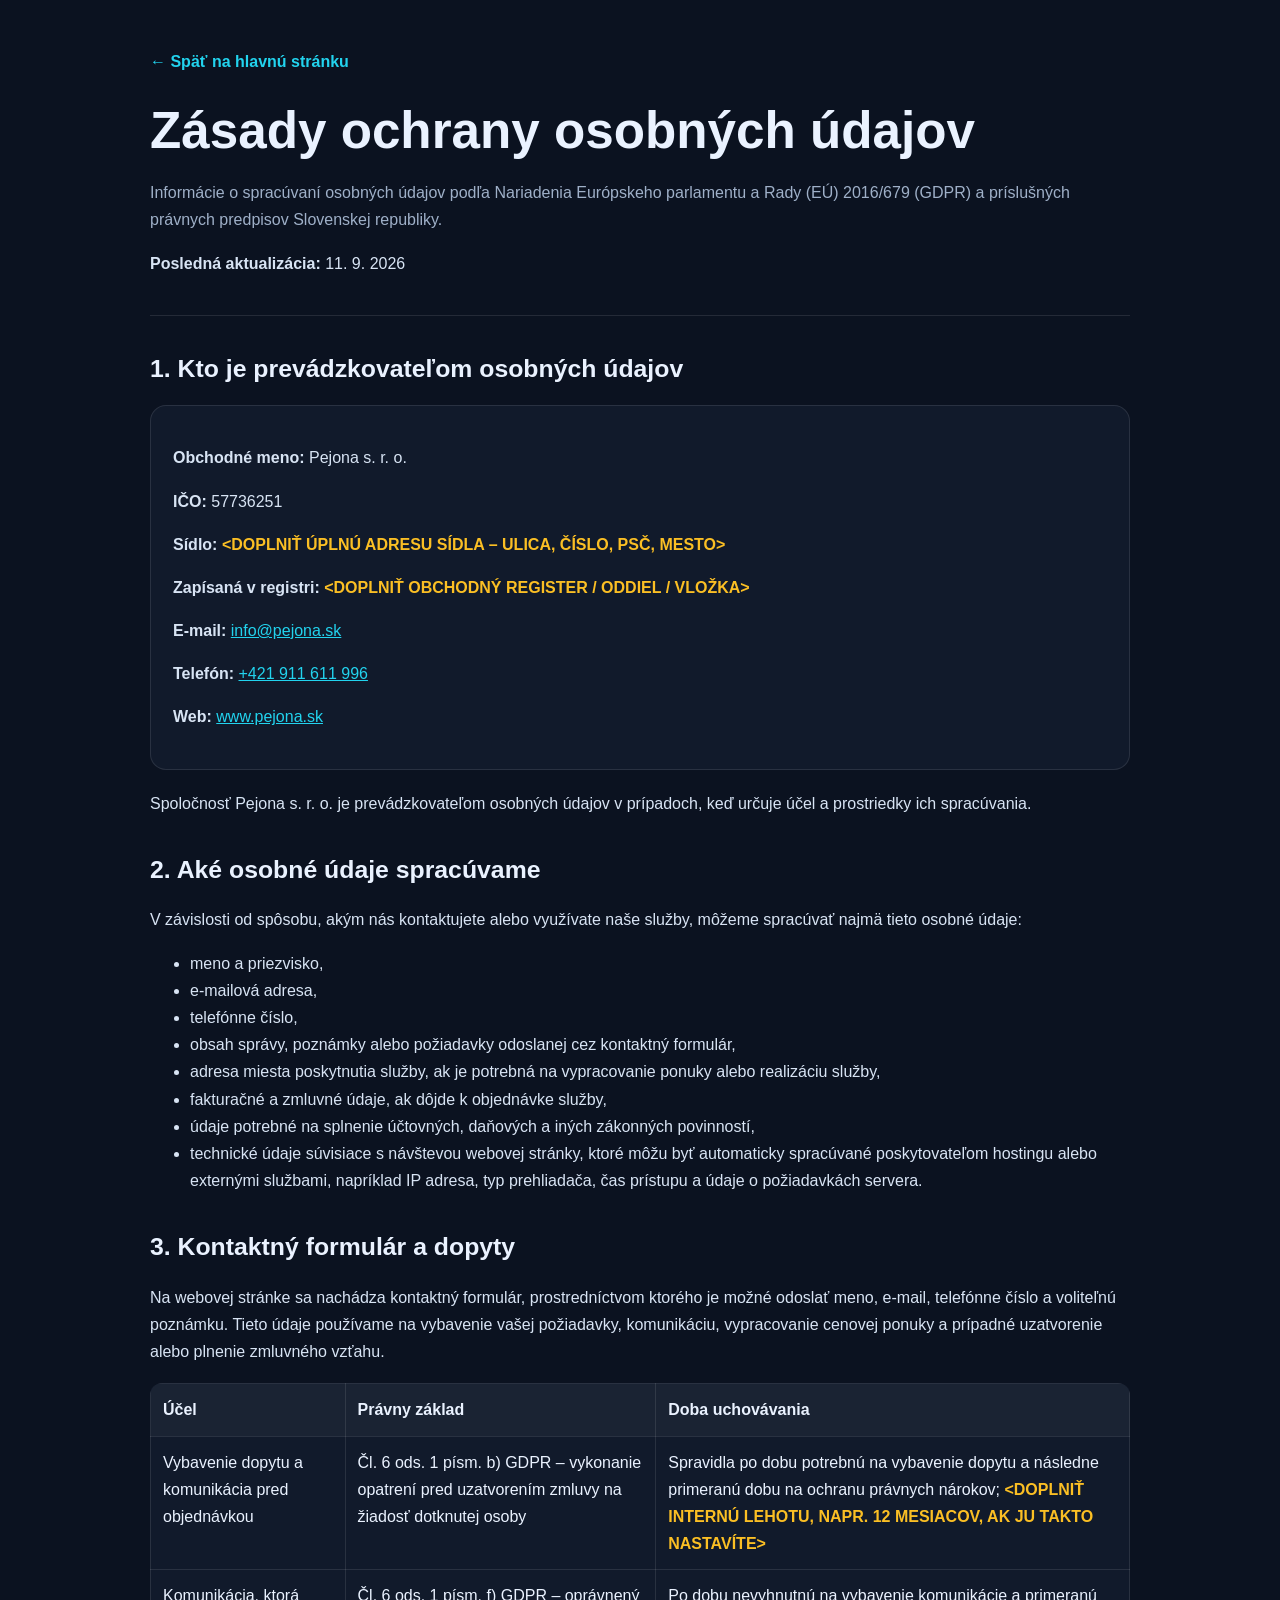
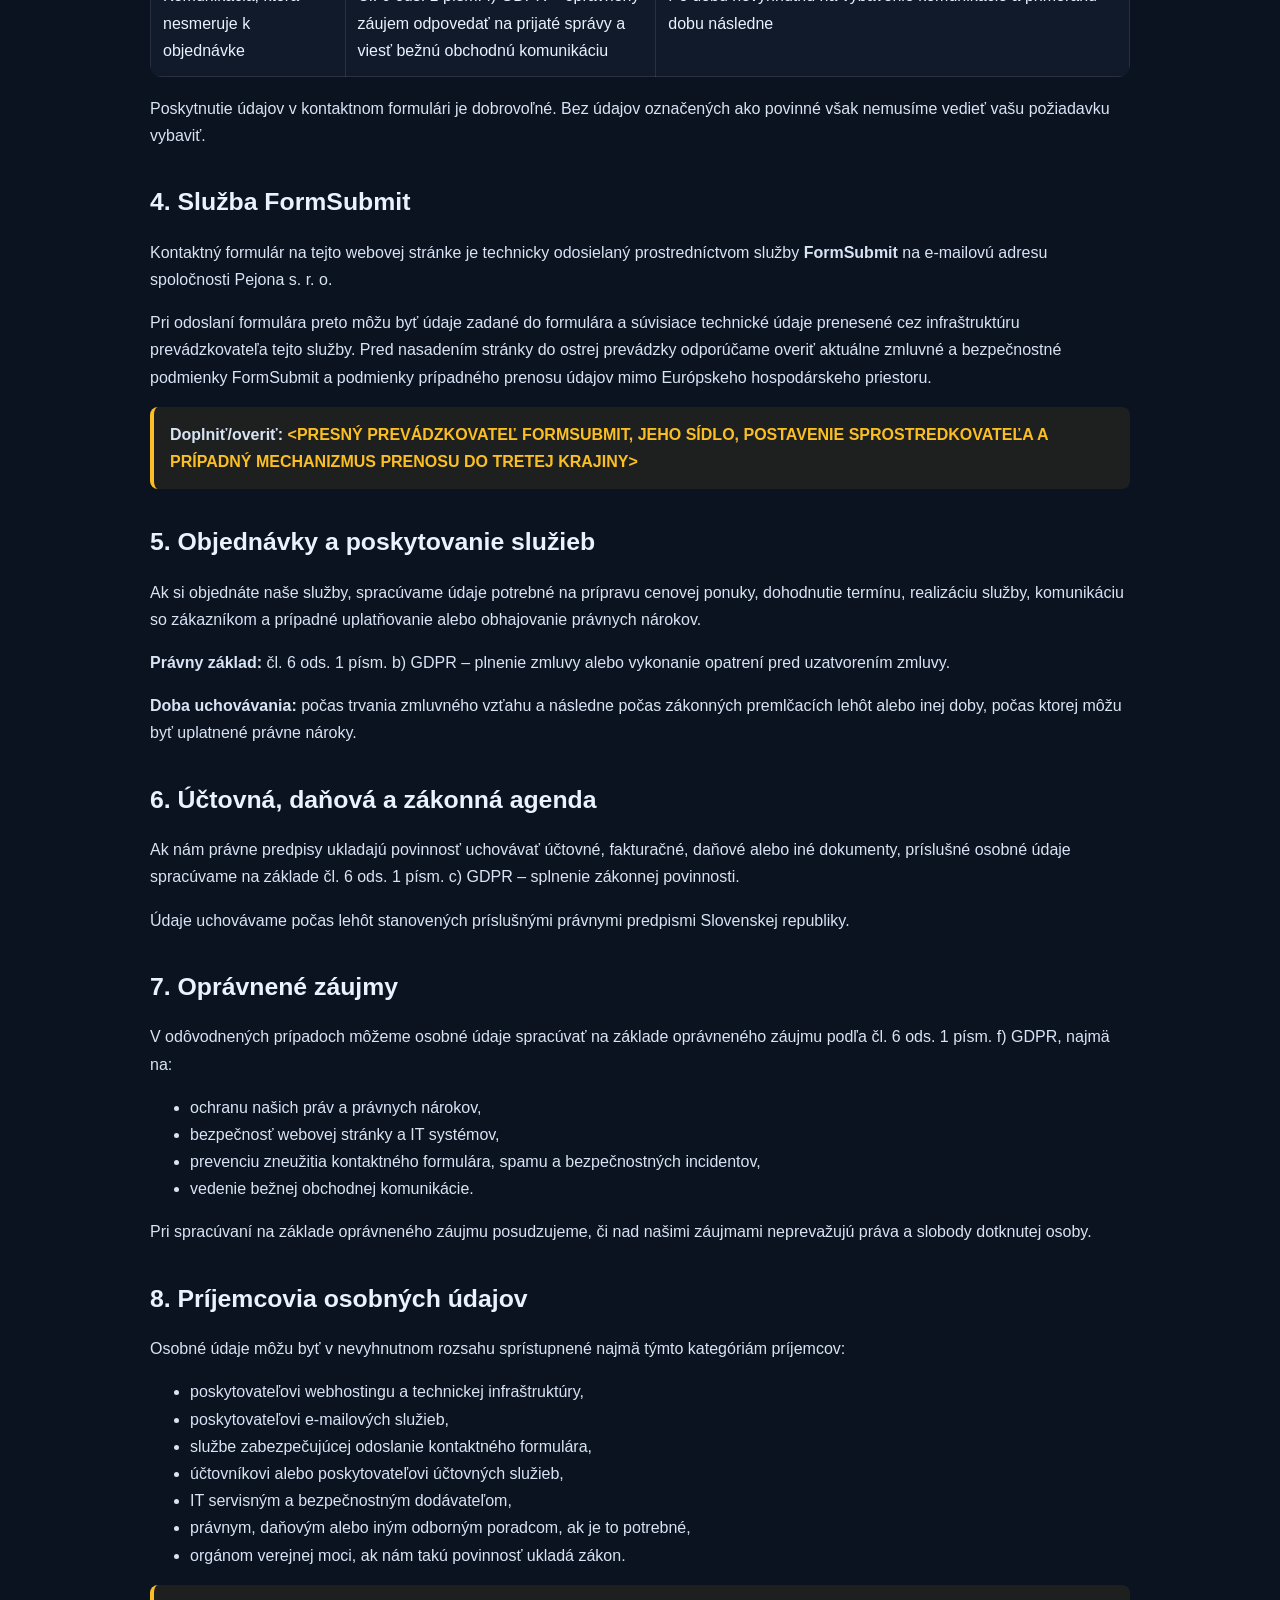
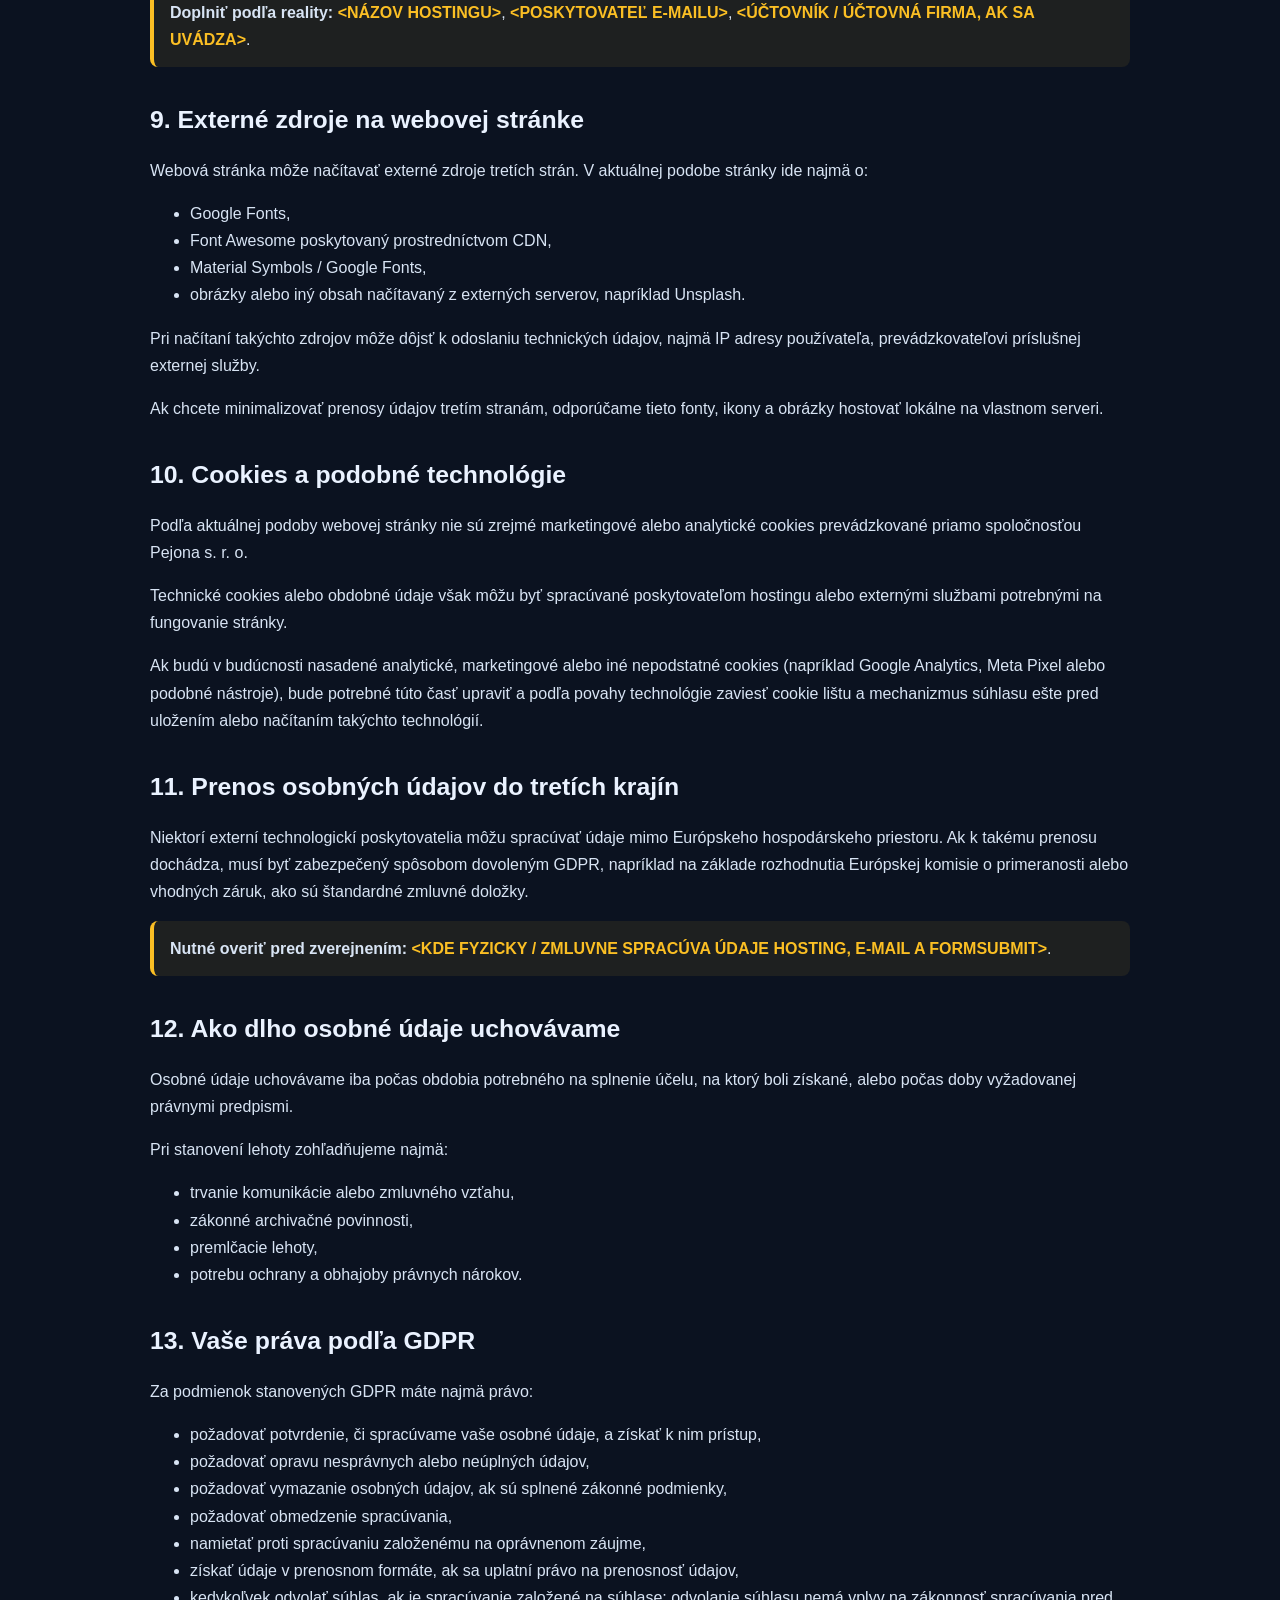
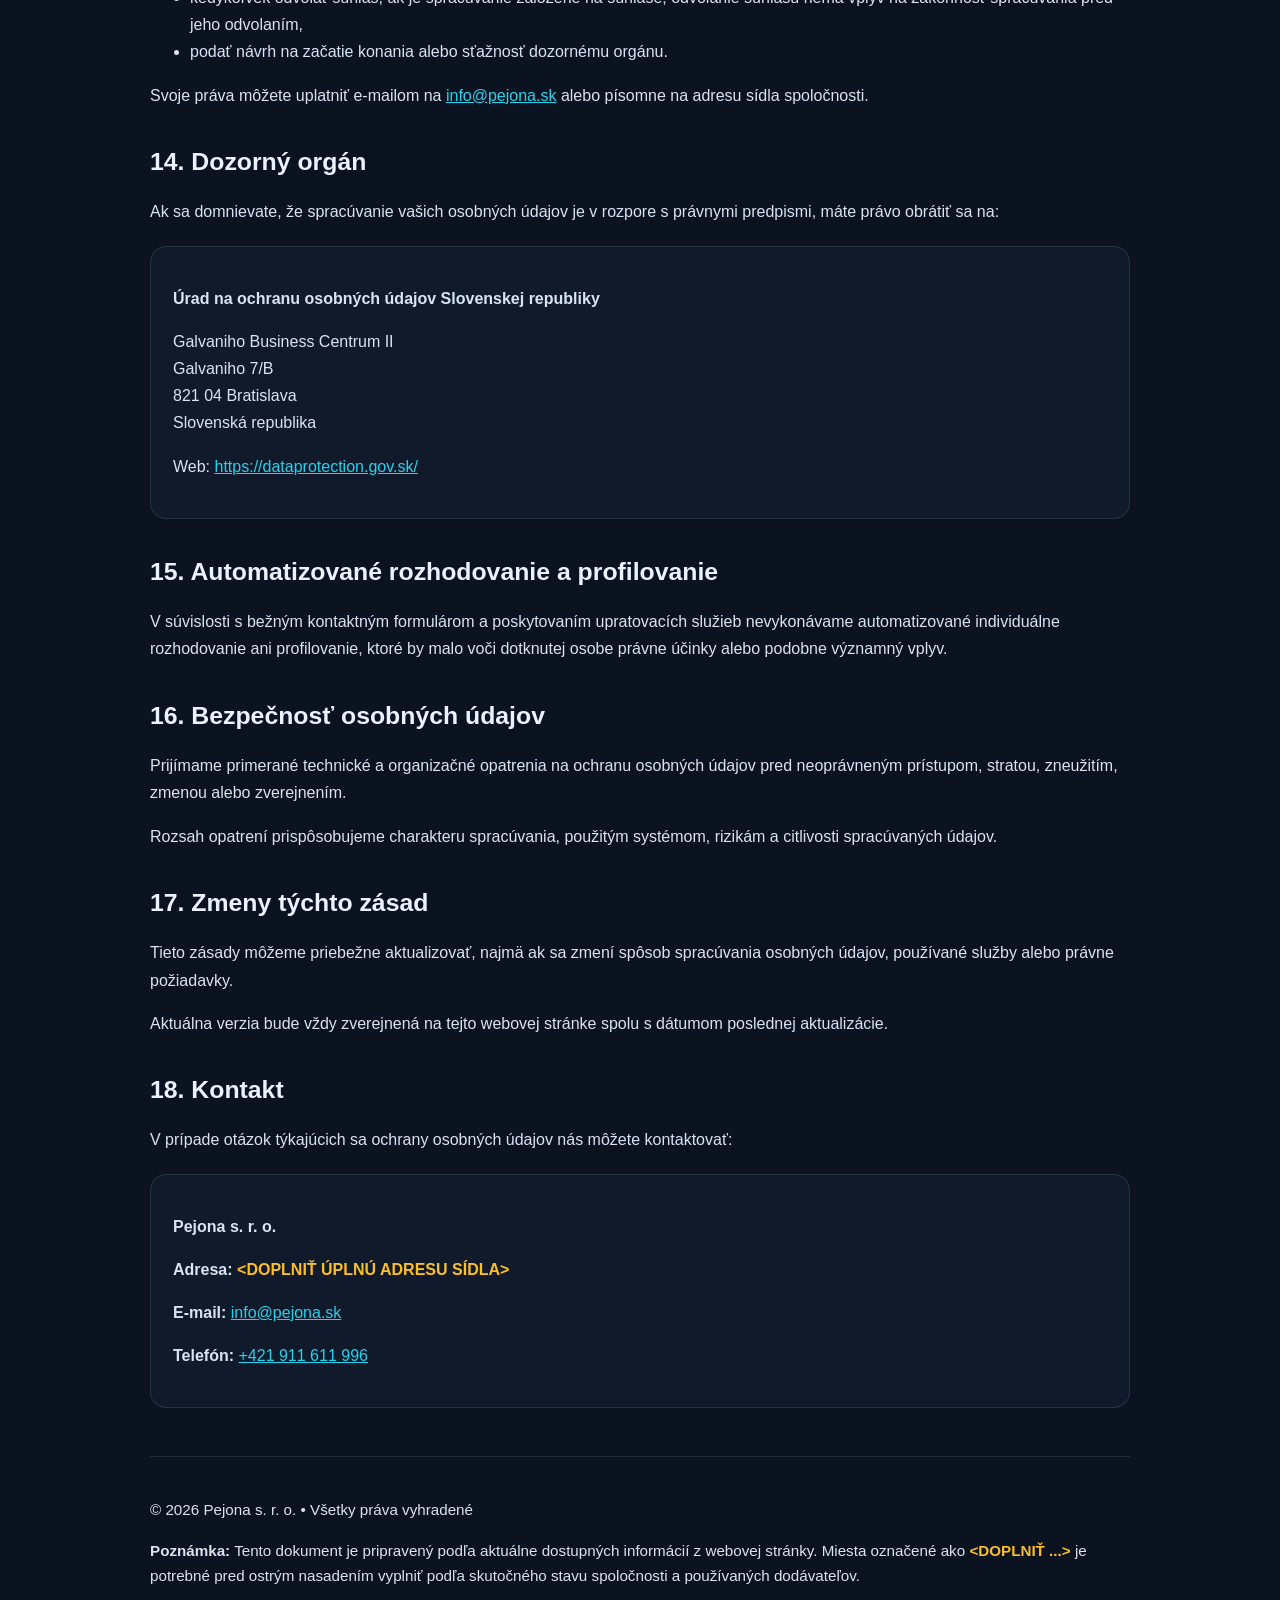
==== gdpr.html @ 70c8b014 "Fix some stuff add gdpr" ====
<!DOCTYPE html>
<html lang="sk">
<head>
  <meta charset="UTF-8" />
  <meta name="viewport" content="width=device-width, initial-scale=1.0" />
  <meta name="robots" content="index,follow" />
  <title>Ochrana osobných údajov | Pejona s. r. o.</title>
  <meta name="description" content="Zásady ochrany osobných údajov spoločnosti Pejona s. r. o. podľa GDPR." />
  <style>
    :root{
      --bg:#0b1220;
      --card:#111a2b;
      --text:#eaf2ff;
      --muted:#9fb0c8;
      --line:rgba(255,255,255,.10);
      --accent:#22d3ee;
      --accent2:#14b8a6;
      --warn:#fbbf24;
    }
    *{box-sizing:border-box}
    body{
      margin:0;
      font-family:Arial,Helvetica,sans-serif;
      line-height:1.7;
      background:var(--bg);
      color:var(--text);
    }
    .wrap{
      width:min(100% - 32px, 980px);
      margin:0 auto;
      padding:48px 0 70px;
    }
    .top{
      margin-bottom:28px;
      padding-bottom:22px;
      border-bottom:1px solid var(--line);
    }
    h1,h2,h3{line-height:1.25}
    h1{font-size:clamp(2rem,5vw,3.2rem);margin:0 0 12px}
    h2{margin-top:38px;font-size:1.55rem}
    h3{margin-top:26px;font-size:1.15rem}
    p,li{color:#d8e4f4}
    a{color:var(--accent)}
    .muted{color:var(--muted)}
    .card{
      background:var(--card);
      border:1px solid var(--line);
      border-radius:16px;
      padding:22px;
      margin:20px 0;
    }
    .placeholder{
      color:var(--warn);
      font-weight:700;
    }
    table{
      width:100%;
      border-collapse:collapse;
      margin:18px 0;
      background:var(--card);
      border-radius:12px;
      overflow:hidden;
    }
    th,td{
      border:1px solid var(--line);
      text-align:left;
      vertical-align:top;
      padding:12px;
    }
    th{background:rgba(255,255,255,.04)}
    .back{
      display:inline-block;
      margin-bottom:24px;
      text-decoration:none;
      font-weight:700;
    }
    .notice{
      border-left:4px solid var(--warn);
      padding:14px 16px;
      background:rgba(251,191,36,.08);
      border-radius:8px;
    }
    footer{
      margin-top:48px;
      padding-top:24px;
      border-top:1px solid var(--line);
      color:var(--muted);
      font-size:.95rem;
    }
  </style>
</head>
<body>
  <main class="wrap">
    <a class="back" href="index.html">← Späť na hlavnú stránku</a>

    <header class="top">
      <h1>Zásady ochrany osobných údajov</h1>
      <p class="muted">Informácie o spracúvaní osobných údajov podľa Nariadenia Európskeho parlamentu a Rady (EÚ) 2016/679 (GDPR) a príslušných právnych predpisov Slovenskej republiky.</p>
      <p><strong>Posledná aktualizácia:</strong> 11. 9. 2026</p>
    </header>

    <section>
      <h2>1. Kto je prevádzkovateľom osobných údajov</h2>

      <div class="card">
        <p><strong>Obchodné meno:</strong> Pejona s. r. o.</p>
        <p><strong>IČO:</strong> 57736251</p>
        <p><strong>Sídlo:</strong> <span class="placeholder">&lt;DOPLNIŤ ÚPLNÚ ADRESU SÍDLA – ULICA, ČÍSLO, PSČ, MESTO&gt;</span></p>
        <p><strong>Zapísaná v registri:</strong> <span class="placeholder">&lt;DOPLNIŤ OBCHODNÝ REGISTER / ODDIEL / VLOŽKA&gt;</span></p>
        <p><strong>E-mail:</strong> <a href="mailto:info@pejona.sk">info@pejona.sk</a></p>
        <p><strong>Telefón:</strong> <a href="tel:+421911611996">+421 911 611 996</a></p>
        <p><strong>Web:</strong> <a href="https://www.pejona.sk">www.pejona.sk</a></p>
      </div>

      <p>Spoločnosť Pejona s. r. o. je prevádzkovateľom osobných údajov v prípadoch, keď určuje účel a prostriedky ich spracúvania.</p>
    </section>

    <section>
      <h2>2. Aké osobné údaje spracúvame</h2>
      <p>V závislosti od spôsobu, akým nás kontaktujete alebo využívate naše služby, môžeme spracúvať najmä tieto osobné údaje:</p>
      <ul>
        <li>meno a priezvisko,</li>
        <li>e-mailová adresa,</li>
        <li>telefónne číslo,</li>
        <li>obsah správy, poznámky alebo požiadavky odoslanej cez kontaktný formulár,</li>
        <li>adresa miesta poskytnutia služby, ak je potrebná na vypracovanie ponuky alebo realizáciu služby,</li>
        <li>fakturačné a zmluvné údaje, ak dôjde k objednávke služby,</li>
        <li>údaje potrebné na splnenie účtovných, daňových a iných zákonných povinností,</li>
        <li>technické údaje súvisiace s návštevou webovej stránky, ktoré môžu byť automaticky spracúvané poskytovateľom hostingu alebo externými službami, napríklad IP adresa, typ prehliadača, čas prístupu a údaje o požiadavkách servera.</li>
      </ul>
    </section>

    <section>
      <h2>3. Kontaktný formulár a dopyty</h2>
      <p>Na webovej stránke sa nachádza kontaktný formulár, prostredníctvom ktorého je možné odoslať meno, e-mail, telefónne číslo a voliteľnú poznámku. Tieto údaje používame na vybavenie vašej požiadavky, komunikáciu, vypracovanie cenovej ponuky a prípadné uzatvorenie alebo plnenie zmluvného vzťahu.</p>

      <table>
        <thead>
          <tr>
            <th>Účel</th>
            <th>Právny základ</th>
            <th>Doba uchovávania</th>
          </tr>
        </thead>
        <tbody>
          <tr>
            <td>Vybavenie dopytu a komunikácia pred objednávkou</td>
            <td>Čl. 6 ods. 1 písm. b) GDPR – vykonanie opatrení pred uzatvorením zmluvy na žiadosť dotknutej osoby</td>
            <td>Spravidla po dobu potrebnú na vybavenie dopytu a následne primeranú dobu na ochranu právnych nárokov; <span class="placeholder">&lt;DOPLNIŤ INTERNÚ LEHOTU, NAPR. 12 MESIACOV, AK JU TAKTO NASTAVÍTE&gt;</span></td>
          </tr>
          <tr>
            <td>Komunikácia, ktorá nesmeruje k objednávke</td>
            <td>Čl. 6 ods. 1 písm. f) GDPR – oprávnený záujem odpovedať na prijaté správy a viesť bežnú obchodnú komunikáciu</td>
            <td>Po dobu nevyhnutnú na vybavenie komunikácie a primeranú dobu následne</td>
          </tr>
        </tbody>
      </table>

      <p>Poskytnutie údajov v kontaktnom formulári je dobrovoľné. Bez údajov označených ako povinné však nemusíme vedieť vašu požiadavku vybaviť.</p>
    </section>

    <section>
      <h2>4. Služba FormSubmit</h2>
      <p>Kontaktný formulár na tejto webovej stránke je technicky odosielaný prostredníctvom služby <strong>FormSubmit</strong> na e-mailovú adresu spoločnosti Pejona s. r. o.</p>

      <p>Pri odoslaní formulára preto môžu byť údaje zadané do formulára a súvisiace technické údaje prenesené cez infraštruktúru prevádzkovateľa tejto služby. Pred nasadením stránky do ostrej prevádzky odporúčame overiť aktuálne zmluvné a bezpečnostné podmienky FormSubmit a podmienky prípadného prenosu údajov mimo Európskeho hospodárskeho priestoru.</p>

      <p class="notice"><strong>Doplniť/overiť:</strong> <span class="placeholder">&lt;PRESNÝ PREVÁDZKOVATEĽ FORMSUBMIT, JEHO SÍDLO, POSTAVENIE SPROSTREDKOVATEĽA A PRÍPADNÝ MECHANIZMUS PRENOSU DO TRETEJ KRAJINY&gt;</span></p>
    </section>

    <section>
      <h2>5. Objednávky a poskytovanie služieb</h2>
      <p>Ak si objednáte naše služby, spracúvame údaje potrebné na prípravu cenovej ponuky, dohodnutie termínu, realizáciu služby, komunikáciu so zákazníkom a prípadné uplatňovanie alebo obhajovanie právnych nárokov.</p>

      <p><strong>Právny základ:</strong> čl. 6 ods. 1 písm. b) GDPR – plnenie zmluvy alebo vykonanie opatrení pred uzatvorením zmluvy.</p>

      <p><strong>Doba uchovávania:</strong> počas trvania zmluvného vzťahu a následne počas zákonných premlčacích lehôt alebo inej doby, počas ktorej môžu byť uplatnené právne nároky.</p>
    </section>

    <section>
      <h2>6. Účtovná, daňová a zákonná agenda</h2>
      <p>Ak nám právne predpisy ukladajú povinnosť uchovávať účtovné, fakturačné, daňové alebo iné dokumenty, príslušné osobné údaje spracúvame na základe čl. 6 ods. 1 písm. c) GDPR – splnenie zákonnej povinnosti.</p>

      <p>Údaje uchovávame počas lehôt stanovených príslušnými právnymi predpismi Slovenskej republiky.</p>
    </section>

    <section>
      <h2>7. Oprávnené záujmy</h2>
      <p>V odôvodnených prípadoch môžeme osobné údaje spracúvať na základe oprávneného záujmu podľa čl. 6 ods. 1 písm. f) GDPR, najmä na:</p>
      <ul>
        <li>ochranu našich práv a právnych nárokov,</li>
        <li>bezpečnosť webovej stránky a IT systémov,</li>
        <li>prevenciu zneužitia kontaktného formulára, spamu a bezpečnostných incidentov,</li>
        <li>vedenie bežnej obchodnej komunikácie.</li>
      </ul>
      <p>Pri spracúvaní na základe oprávneného záujmu posudzujeme, či nad našimi záujmami neprevažujú práva a slobody dotknutej osoby.</p>
    </section>

    <section>
      <h2>8. Príjemcovia osobných údajov</h2>
      <p>Osobné údaje môžu byť v nevyhnutnom rozsahu sprístupnené najmä týmto kategóriám príjemcov:</p>
      <ul>
        <li>poskytovateľovi webhostingu a technickej infraštruktúry,</li>
        <li>poskytovateľovi e-mailových služieb,</li>
        <li>službe zabezpečujúcej odoslanie kontaktného formulára,</li>
        <li>účtovníkovi alebo poskytovateľovi účtovných služieb,</li>
        <li>IT servisným a bezpečnostným dodávateľom,</li>
        <li>právnym, daňovým alebo iným odborným poradcom, ak je to potrebné,</li>
        <li>orgánom verejnej moci, ak nám takú povinnosť ukladá zákon.</li>
      </ul>

      <p class="notice"><strong>Doplniť podľa reality:</strong> <span class="placeholder">&lt;NÁZOV HOSTINGU&gt;</span>, <span class="placeholder">&lt;POSKYTOVATEĽ E-MAILU&gt;</span>, <span class="placeholder">&lt;ÚČTOVNÍK / ÚČTOVNÁ FIRMA, AK SA UVÁDZA&gt;</span>.</p>
    </section>

    <section>
      <h2>9. Externé zdroje na webovej stránke</h2>
      <p>Webová stránka môže načítavať externé zdroje tretích strán. V aktuálnej podobe stránky ide najmä o:</p>
      <ul>
        <li>Google Fonts,</li>
        <li>Font Awesome poskytovaný prostredníctvom CDN,</li>
        <li>Material Symbols / Google Fonts,</li>
        <li>obrázky alebo iný obsah načítavaný z externých serverov, napríklad Unsplash.</li>
      </ul>
      <p>Pri načítaní takýchto zdrojov môže dôjsť k odoslaniu technických údajov, najmä IP adresy používateľa, prevádzkovateľovi príslušnej externej služby.</p>
      <p>Ak chcete minimalizovať prenosy údajov tretím stranám, odporúčame tieto fonty, ikony a obrázky hostovať lokálne na vlastnom serveri.</p>
    </section>

    <section>
      <h2>10. Cookies a podobné technológie</h2>
      <p>Podľa aktuálnej podoby webovej stránky nie sú zrejmé marketingové alebo analytické cookies prevádzkované priamo spoločnosťou Pejona s. r. o.</p>
      <p>Technické cookies alebo obdobné údaje však môžu byť spracúvané poskytovateľom hostingu alebo externými službami potrebnými na fungovanie stránky.</p>
      <p>Ak budú v budúcnosti nasadené analytické, marketingové alebo iné nepodstatné cookies (napríklad Google Analytics, Meta Pixel alebo podobné nástroje), bude potrebné túto časť upraviť a podľa povahy technológie zaviesť cookie lištu a mechanizmus súhlasu ešte pred uložením alebo načítaním takýchto technológií.</p>
    </section>

    <section>
      <h2>11. Prenos osobných údajov do tretích krajín</h2>
      <p>Niektorí externí technologickí poskytovatelia môžu spracúvať údaje mimo Európskeho hospodárskeho priestoru. Ak k takému prenosu dochádza, musí byť zabezpečený spôsobom dovoleným GDPR, napríklad na základe rozhodnutia Európskej komisie o primeranosti alebo vhodných záruk, ako sú štandardné zmluvné doložky.</p>

      <p class="notice"><strong>Nutné overiť pred zverejnením:</strong> <span class="placeholder">&lt;KDE FYZICKY / ZMLUVNE SPRACÚVA ÚDAJE HOSTING, E-MAIL A FORMSUBMIT&gt;</span>.</p>
    </section>

    <section>
      <h2>12. Ako dlho osobné údaje uchovávame</h2>
      <p>Osobné údaje uchovávame iba počas obdobia potrebného na splnenie účelu, na ktorý boli získané, alebo počas doby vyžadovanej právnymi predpismi.</p>
      <p>Pri stanovení lehoty zohľadňujeme najmä:</p>
      <ul>
        <li>trvanie komunikácie alebo zmluvného vzťahu,</li>
        <li>zákonné archivačné povinnosti,</li>
        <li>premlčacie lehoty,</li>
        <li>potrebu ochrany a obhajoby právnych nárokov.</li>
      </ul>
    </section>

    <section>
      <h2>13. Vaše práva podľa GDPR</h2>
      <p>Za podmienok stanovených GDPR máte najmä právo:</p>
      <ul>
        <li>požadovať potvrdenie, či spracúvame vaše osobné údaje, a získať k nim prístup,</li>
        <li>požadovať opravu nesprávnych alebo neúplných údajov,</li>
        <li>požadovať vymazanie osobných údajov, ak sú splnené zákonné podmienky,</li>
        <li>požadovať obmedzenie spracúvania,</li>
        <li>namietať proti spracúvaniu založenému na oprávnenom záujme,</li>
        <li>získať údaje v prenosnom formáte, ak sa uplatní právo na prenosnosť údajov,</li>
        <li>kedykoľvek odvolať súhlas, ak je spracúvanie založené na súhlase; odvolanie súhlasu nemá vplyv na zákonnosť spracúvania pred jeho odvolaním,</li>
        <li>podať návrh na začatie konania alebo sťažnosť dozornému orgánu.</li>
      </ul>

      <p>Svoje práva môžete uplatniť e-mailom na <a href="mailto:info@pejona.sk">info@pejona.sk</a> alebo písomne na adresu sídla spoločnosti.</p>
    </section>

    <section>
      <h2>14. Dozorný orgán</h2>
      <p>Ak sa domnievate, že spracúvanie vašich osobných údajov je v rozpore s právnymi predpismi, máte právo obrátiť sa na:</p>

      <div class="card">
        <p><strong>Úrad na ochranu osobných údajov Slovenskej republiky</strong></p>
        <p>Galvaniho Business Centrum II<br>
        Galvaniho 7/B<br>
        821 04 Bratislava<br>
        Slovenská republika</p>
        <p>Web: <a href="https://dataprotection.gov.sk/" target="_blank" rel="noopener noreferrer">https://dataprotection.gov.sk/</a></p>
      </div>
    </section>

    <section>
      <h2>15. Automatizované rozhodovanie a profilovanie</h2>
      <p>V súvislosti s bežným kontaktným formulárom a poskytovaním upratovacích služieb nevykonávame automatizované individuálne rozhodovanie ani profilovanie, ktoré by malo voči dotknutej osobe právne účinky alebo podobne významný vplyv.</p>
    </section>

    <section>
      <h2>16. Bezpečnosť osobných údajov</h2>
      <p>Prijímame primerané technické a organizačné opatrenia na ochranu osobných údajov pred neoprávneným prístupom, stratou, zneužitím, zmenou alebo zverejnením.</p>
      <p>Rozsah opatrení prispôsobujeme charakteru spracúvania, použitým systémom, rizikám a citlivosti spracúvaných údajov.</p>
    </section>

    <section>
      <h2>17. Zmeny týchto zásad</h2>
      <p>Tieto zásady môžeme priebežne aktualizovať, najmä ak sa zmení spôsob spracúvania osobných údajov, používané služby alebo právne požiadavky.</p>
      <p>Aktuálna verzia bude vždy zverejnená na tejto webovej stránke spolu s dátumom poslednej aktualizácie.</p>
    </section>

    <section>
      <h2>18. Kontakt</h2>
      <p>V prípade otázok týkajúcich sa ochrany osobných údajov nás môžete kontaktovať:</p>
      <div class="card">
        <p><strong>Pejona s. r. o.</strong></p>
        <p><strong>Adresa:</strong> <span class="placeholder">&lt;DOPLNIŤ ÚPLNÚ ADRESU SÍDLA&gt;</span></p>
        <p><strong>E-mail:</strong> <a href="mailto:info@pejona.sk">info@pejona.sk</a></p>
        <p><strong>Telefón:</strong> <a href="tel:+421911611996">+421 911 611 996</a></p>
      </div>
    </section>

    <footer>
      <p>© 2026 Pejona s. r. o. • Všetky práva vyhradené</p>
      <p><strong>Poznámka:</strong> Tento dokument je pripravený podľa aktuálne dostupných informácií z webovej stránky. Miesta označené ako <span class="placeholder">&lt;DOPLNIŤ ...&gt;</span> je potrebné pred ostrým nasadením vyplniť podľa skutočného stavu spoločnosti a používaných dodávateľov.</p>
    </footer>
  </main>
</body>
</html>
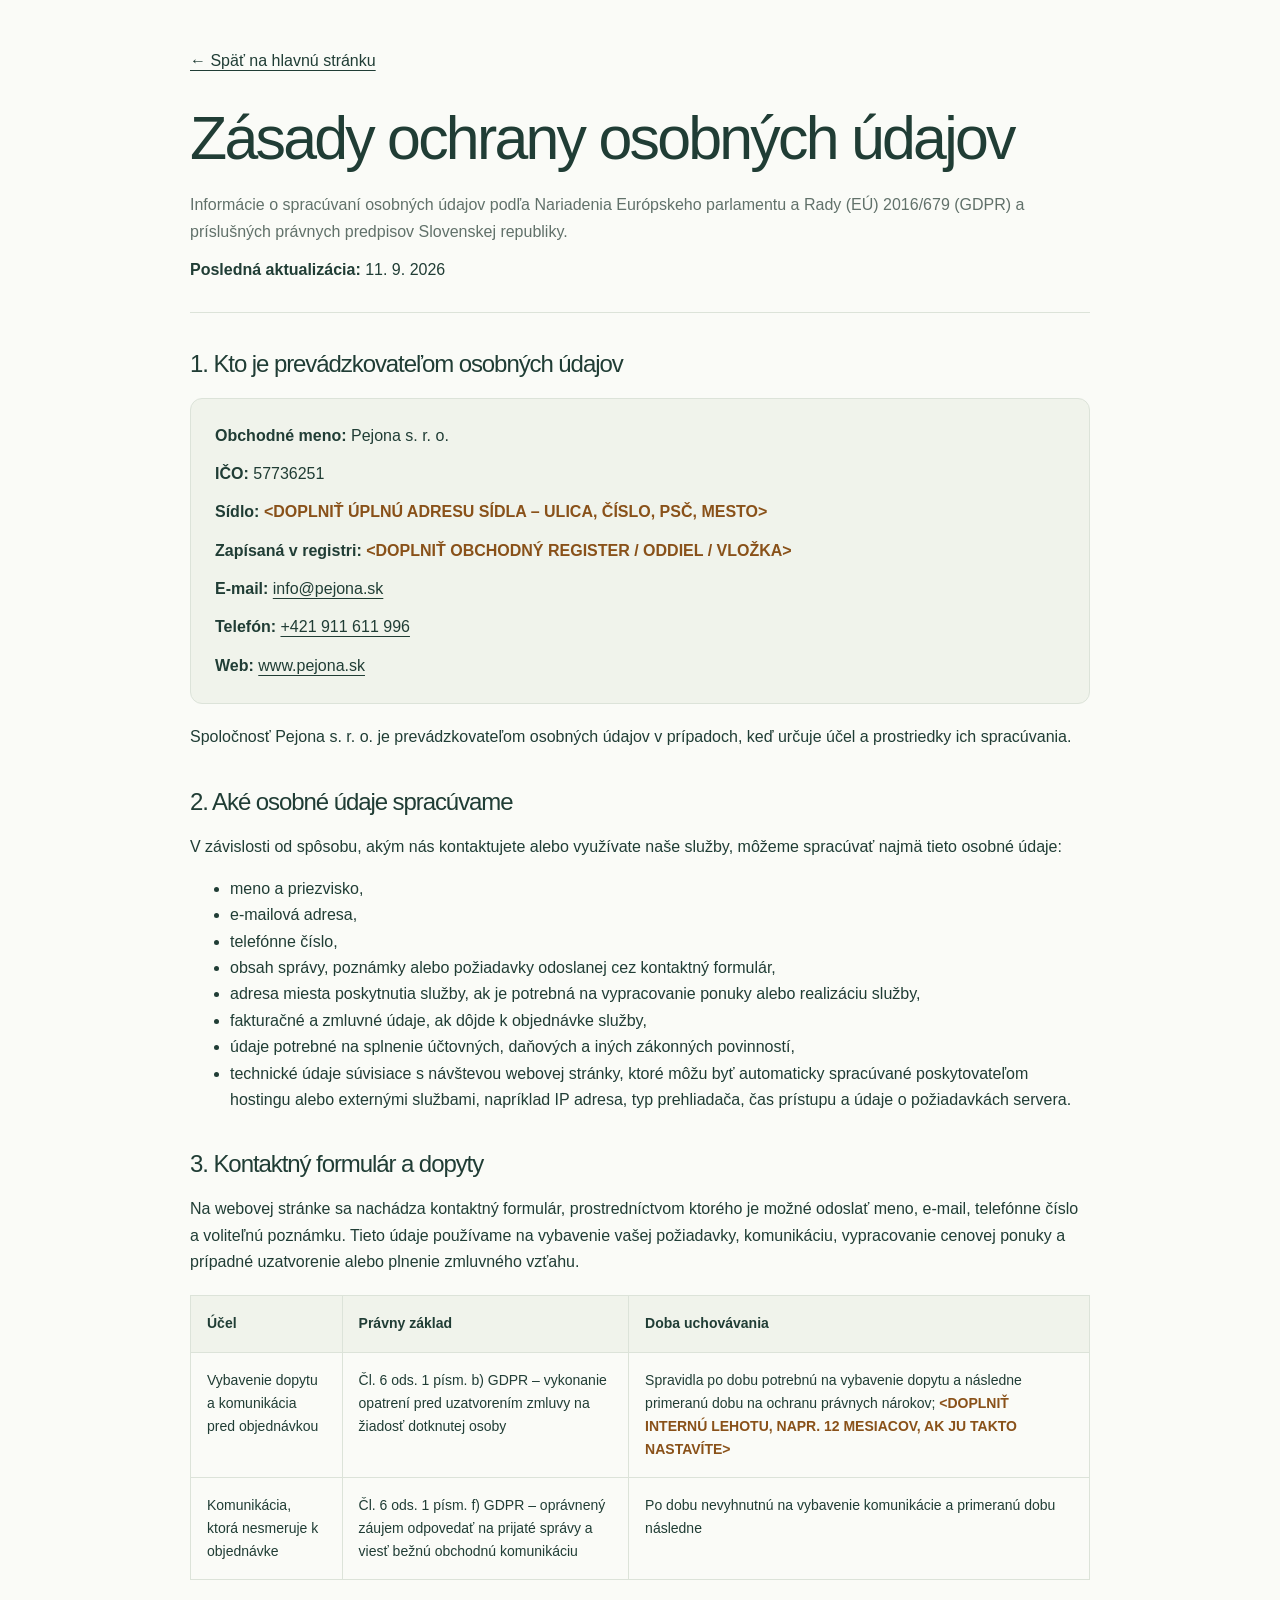
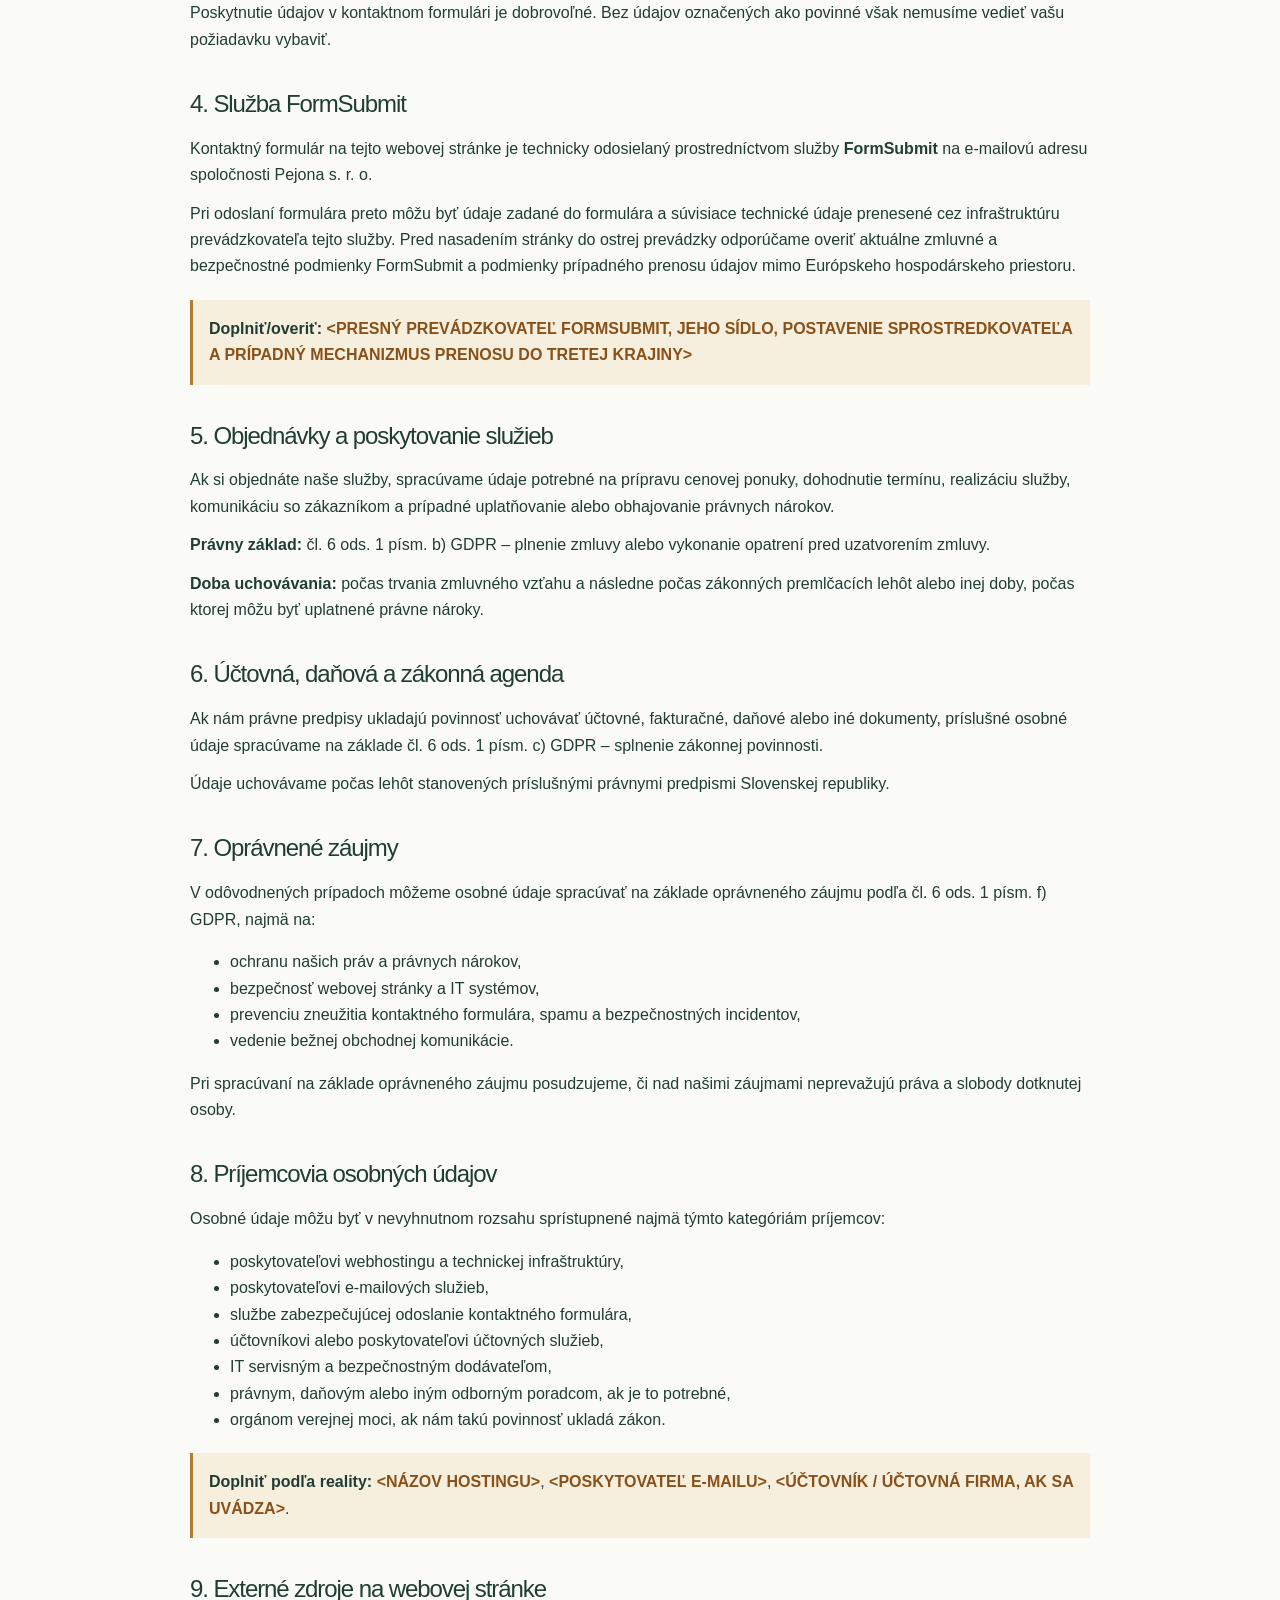
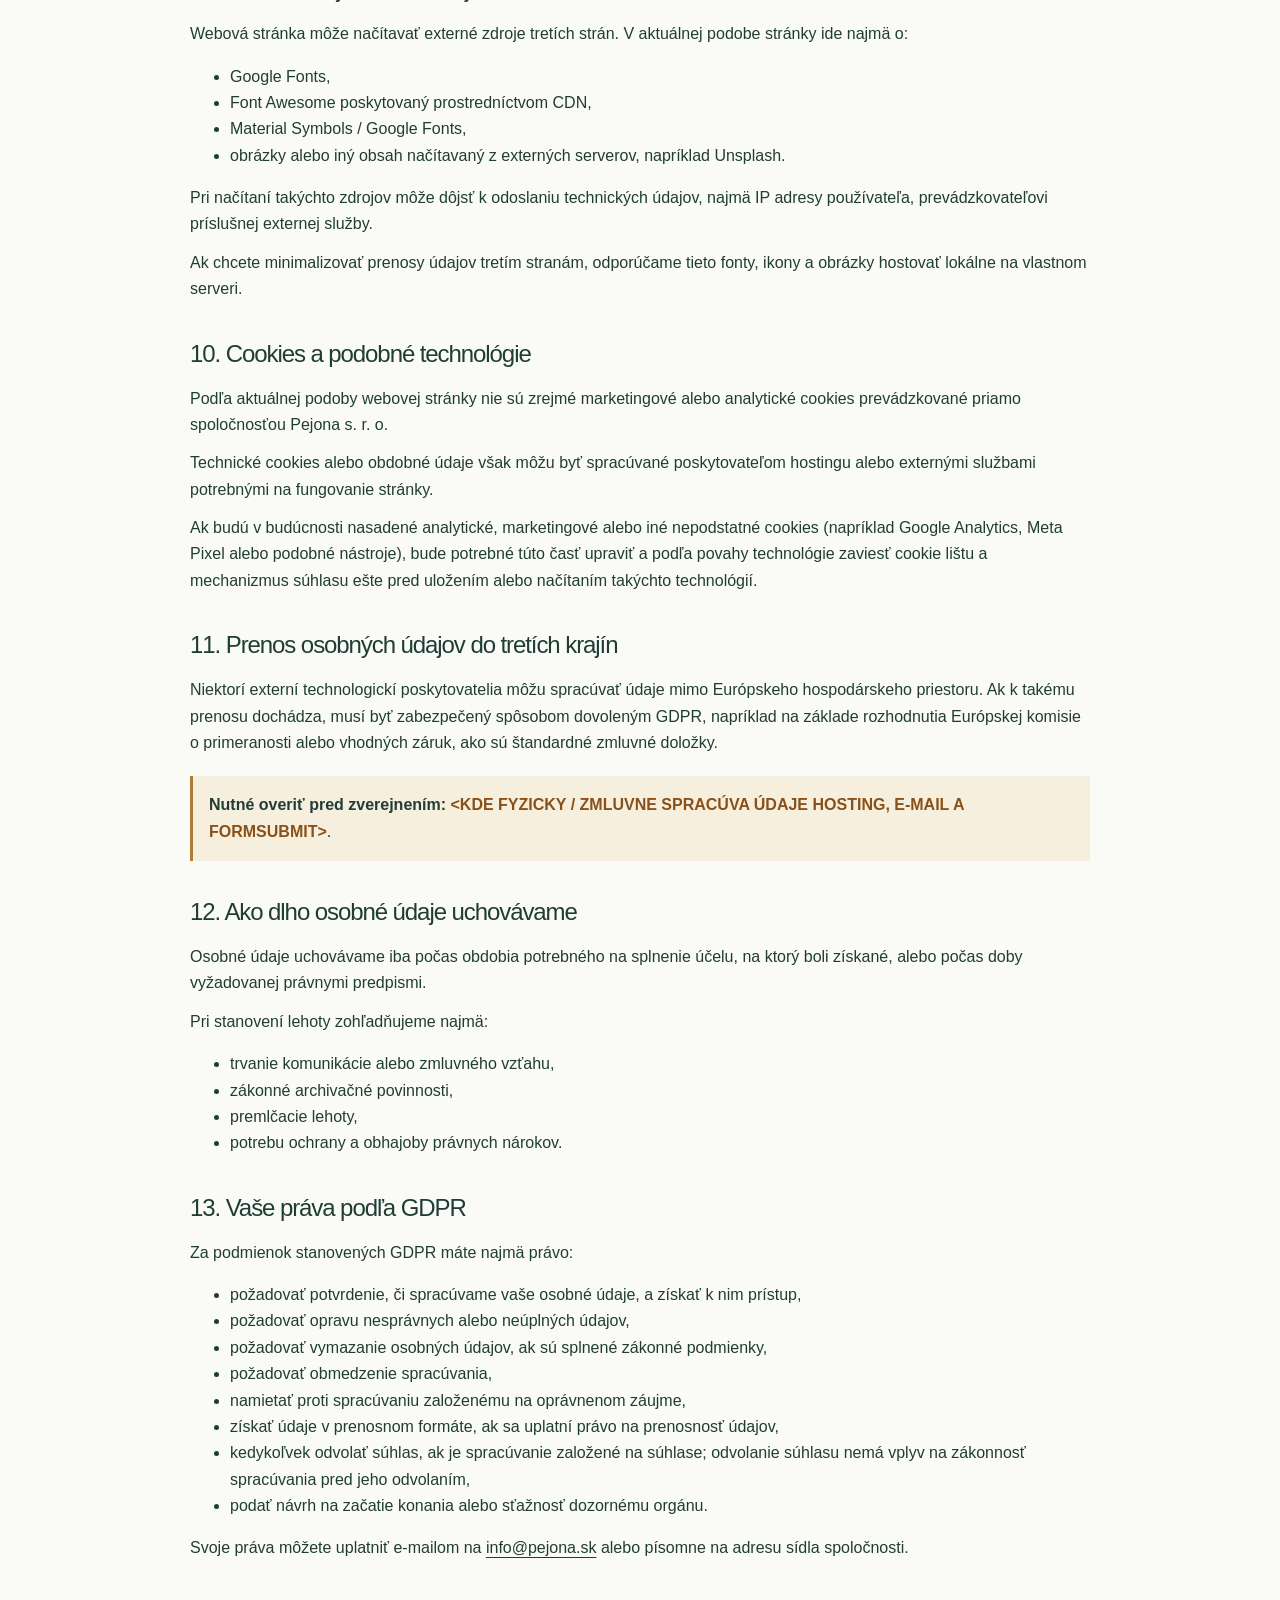
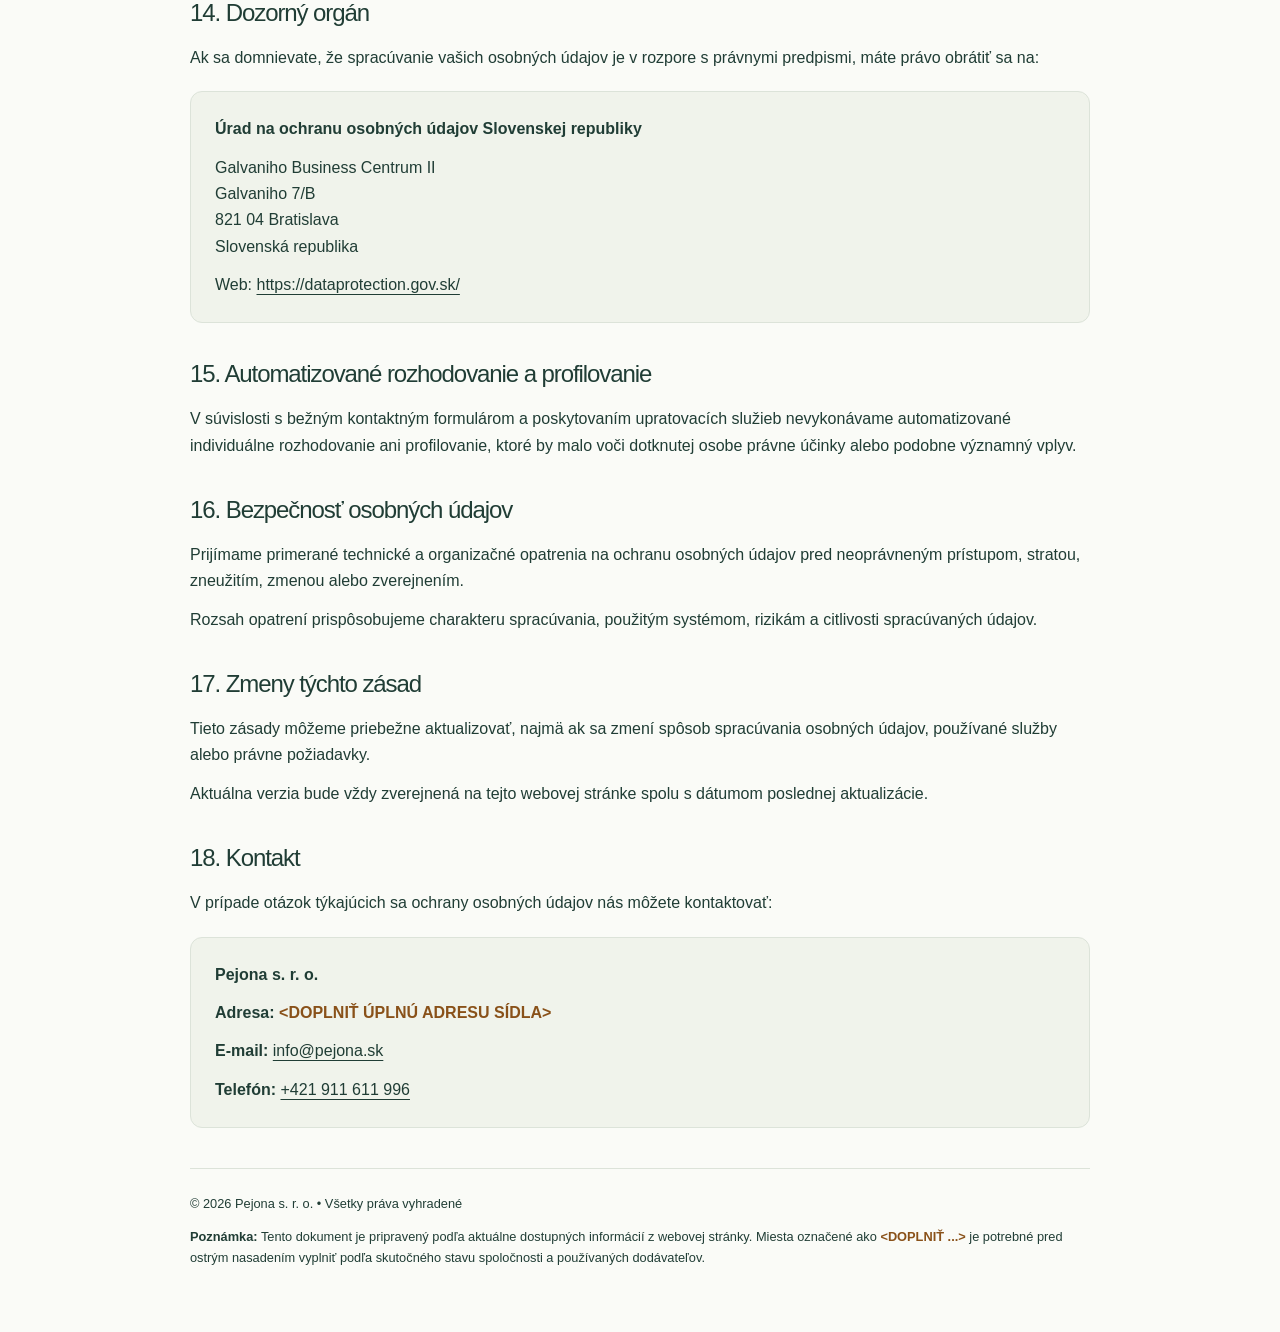
==== commit 1c1ad5bf: "fix stuff  clean shit" ====
--- a/gdpr.html
+++ b/gdpr.html
@@ -6,90 +6,9 @@
   <meta name="robots" content="index,follow" />
   <title>Ochrana osobných údajov | Pejona s. r. o.</title>
   <meta name="description" content="Zásady ochrany osobných údajov spoločnosti Pejona s. r. o. podľa GDPR." />
-  <style>
-    :root{
-      --bg:#0b1220;
-      --card:#111a2b;
-      --text:#eaf2ff;
-      --muted:#9fb0c8;
-      --line:rgba(255,255,255,.10);
-      --accent:#22d3ee;
-      --accent2:#14b8a6;
-      --warn:#fbbf24;
-    }
-    *{box-sizing:border-box}
-    body{
-      margin:0;
-      font-family:Arial,Helvetica,sans-serif;
-      line-height:1.7;
-      background:var(--bg);
-      color:var(--text);
-    }
-    .wrap{
-      width:min(100% - 32px, 980px);
-      margin:0 auto;
-      padding:48px 0 70px;
-    }
-    .top{
-      margin-bottom:28px;
-      padding-bottom:22px;
-      border-bottom:1px solid var(--line);
-    }
-    h1,h2,h3{line-height:1.25}
-    h1{font-size:clamp(2rem,5vw,3.2rem);margin:0 0 12px}
-    h2{margin-top:38px;font-size:1.55rem}
-    h3{margin-top:26px;font-size:1.15rem}
-    p,li{color:#d8e4f4}
-    a{color:var(--accent)}
-    .muted{color:var(--muted)}
-    .card{
-      background:var(--card);
-      border:1px solid var(--line);
-      border-radius:16px;
-      padding:22px;
-      margin:20px 0;
-    }
-    .placeholder{
-      color:var(--warn);
-      font-weight:700;
-    }
-    table{
-      width:100%;
-      border-collapse:collapse;
-      margin:18px 0;
-      background:var(--card);
-      border-radius:12px;
-      overflow:hidden;
-    }
-    th,td{
-      border:1px solid var(--line);
-      text-align:left;
-      vertical-align:top;
-      padding:12px;
-    }
-    th{background:rgba(255,255,255,.04)}
-    .back{
-      display:inline-block;
-      margin-bottom:24px;
-      text-decoration:none;
-      font-weight:700;
-    }
-    .notice{
-      border-left:4px solid var(--warn);
-      padding:14px 16px;
-      background:rgba(251,191,36,.08);
-      border-radius:8px;
-    }
-    footer{
-      margin-top:48px;
-      padding-top:24px;
-      border-top:1px solid var(--line);
-      color:var(--muted);
-      font-size:.95rem;
-    }
-  </style>
+  <link rel="stylesheet" href="styles.css">
 </head>
-<body>
+<body class="legal-page">
   <main class="wrap">
     <a class="back" href="index.html">← Späť na hlavnú stránku</a>
 
@@ -134,7 +53,7 @@
       <h2>3. Kontaktný formulár a dopyty</h2>
       <p>Na webovej stránke sa nachádza kontaktný formulár, prostredníctvom ktorého je možné odoslať meno, e-mail, telefónne číslo a voliteľnú poznámku. Tieto údaje používame na vybavenie vašej požiadavky, komunikáciu, vypracovanie cenovej ponuky a prípadné uzatvorenie alebo plnenie zmluvného vzťahu.</p>
 
-      <table>
+      <div class="table-scroll" role="region" aria-label="Účely spracúvania údajov" tabindex="0"><table>
         <thead>
           <tr>
             <th>Účel</th>
@@ -154,7 +73,7 @@
             <td>Po dobu nevyhnutnú na vybavenie komunikácie a primeranú dobu následne</td>
           </tr>
         </tbody>
-      </table>
+      </table></div>
 
       <p>Poskytnutie údajov v kontaktnom formulári je dobrovoľné. Bez údajov označených ako povinné však nemusíme vedieť vašu požiadavku vybaviť.</p>
     </section>
--- a/styles.css
+++ b/styles.css
@@ -0,0 +1,196 @@
+/* Shared design tokens */
+:root {
+  --ink: #203d35;
+  --muted: #61716a;
+  --green: #174c40;
+  --green-hover: #103c32;
+  --paper: #fafbf7;
+  --surface: #f0f3eb;
+  --line: #dce3d9;
+  --accent: #d9edaa;
+  --radius: 20px;
+  --container: 1180px;
+}
+/* Base and accessibility */
+*, *::before, *::after { box-sizing: border-box; }
+html { scroll-behavior: smooth; scroll-padding-top: 100px; }
+body { margin: 0; background: var(--paper); color: var(--ink); font-family: Arial, Helvetica, sans-serif; font-size: 16px; line-height: 1.65; -webkit-font-smoothing: antialiased; }
+h1, h2, h3, p { margin: 0; }
+h1, h2, h3 { line-height: 1.12; letter-spacing: -.045em; }
+a { color: inherit; text-underline-offset: 4px; }
+button, input, textarea { font: inherit; }
+button, a, input, textarea, summary { -webkit-tap-highlight-color: transparent; }
+button, summary { cursor: pointer; }
+img { display: block; max-width: 100%; }
+[hidden], .honeypot { display: none !important; }
+:focus-visible { outline: 3px solid #658b32; outline-offset: 5px; }
+::selection { background: var(--accent); color: var(--green); }
+.container { width: min(calc(100% - 80px), var(--container)); margin-inline: auto; }
+.skip-link { position: fixed; top: 12px; left: 12px; z-index: 100; padding: 12px 20px; background: white; transform: translateY(-160%); }
+.skip-link:focus { transform: translateY(0); }
+.section { padding-block: 100px; }
+.eyebrow { font-size: .7rem; font-weight: 700; letter-spacing: .15em; line-height: 1.6; margin-bottom: 24px; }
+h2 { font-size: clamp(2.2rem, 3.7vw, 3.25rem); font-weight: 500; }
+.btn { display: inline-flex; justify-content: center; align-items: center; gap: 26px; min-height: 54px; padding: 14px 24px; border: 1px solid transparent; border-radius: 8px; background: var(--green); color: white; font-size: .875rem; font-weight: 600; text-decoration: none; transition: background .2s, transform .2s; }
+.btn:hover { background: var(--green-hover); transform: translateY(-2px); }
+.btn span { font-size: 1.2rem; }
+.btn-small { min-height: 44px; padding: 9px 17px; font-size: .8rem; }
+.text-link { display: inline-flex; align-items: center; gap: 18px; min-height: 44px; font-size: .875rem; font-weight: 600; text-decoration: none; }
+.text-link:hover { text-decoration: underline; }
+/* Header */
+.site-header { position: sticky; top: 0; z-index: 20; background: rgba(250,251,247,.97); border-bottom: 1px solid var(--line); }
+.header-inner { display: flex; align-items: center; justify-content: space-between; min-height: 88px; gap: 24px; }
+.logo { display: inline-flex; align-items: center; gap: 4px; font-size: 2.2rem; font-weight: 800; letter-spacing: -.09em; line-height: 1; text-decoration: none; }
+.logo span { color: #71944d; font-size: 2rem; margin-left: 5px; }
+.nav { display: flex; align-items: center; gap: 32px; }
+.nav > a:not(.btn) { font-size: .82rem; font-weight: 600; text-decoration: none; padding-block: 12px; }
+.nav > a:hover { text-decoration: underline; }
+.menu-toggle { display: none; border: 1px solid var(--line); border-radius: 8px; background: transparent; color: var(--ink); padding: 10px 14px; }
+/* Hero */
+.hero { padding: 64px 0 70px; }
+.hero-grid { display: grid; grid-template-columns: 1.1fr 1fr; align-items: center; gap: 60px; }
+.status-dot { display: inline-block; width: 7px; height: 7px; background: #71944d; border-radius: 50%; margin-right: 6px; }
+h1 { font-size: clamp(2.9rem, 5vw, 4.5rem); font-weight: 500; }
+h1 em { font-family: Georgia, serif; font-weight: 400; color: #668150; letter-spacing: -.055em; }
+.hero-description { max-width: 450px; margin-top: 26px; color: var(--muted); font-size: 1rem; }
+.hero-cta { display: flex; flex-wrap: wrap; gap: 16px 24px; align-items: center; margin-top: 30px; }
+.hero-note { display: flex; align-items: center; flex-wrap: wrap; gap: 9px; margin-top: 34px; font-size: .7rem; color: var(--muted); }
+.hero-note > span:first-child { color: var(--green); }
+.note-divider { margin-inline: 5px; color: #bac5b5; }
+.hero-visual { position: relative; padding-bottom: 22px; }
+.hero-visual > img { width: 100%; height: 470px; object-fit: cover; object-position: 48% center; border-radius: 100px 20px 20px 20px; }
+.photo-caption { position: absolute; bottom: 0; left: 24px; right: 24px; display: flex; align-items: center; gap: 15px; padding: 20px 24px; background: var(--accent); border-radius: 12px; }
+.caption-symbol { font-size: 2.5rem; line-height: 1; }
+.photo-caption strong { display: block; font-size: .95rem; }
+.photo-caption div > span { display: block; font-size: .78rem; }
+.benefits { border-block: 1px solid var(--line); }
+.benefits-grid { display: grid; grid-template-columns: repeat(3, 1fr); gap: 28px; padding-block: 24px; }
+.benefits p { font-size: .85rem; font-weight: 600; }
+.benefits p span { color: #7d8e6f; margin-right: 12px; font-size: .72rem; }
+/* Services */
+.section-heading { display: flex; justify-content: space-between; align-items: end; gap: 48px; margin-bottom: 42px; }
+.section-heading > p { max-width: 325px; color: var(--muted); font-size: .9rem; }
+.service-grid { display: grid; grid-template-columns: repeat(3, minmax(0, 1fr)); gap: 18px; align-items: start; }
+.service-card { display: flex; flex-direction: column; min-height: 330px; border: 1px solid var(--line); border-radius: var(--radius); padding: 28px; background: #fff; }
+.service-number { color: #75905d; font-size: .8rem; font-weight: 600; margin-bottom: 30px; }
+.service-card h3 { font-size: 1.4rem; font-weight: 500; letter-spacing: -.025em; margin-bottom: 16px; }
+.service-card > p, .service-card details p { color: var(--muted); font-size: .85rem; }
+.service-card details { margin-top: auto; padding-top: 24px; }
+.service-card summary { display: flex; justify-content: space-between; align-items: center; list-style: none; font-size: .8rem; font-weight: 600; min-height: 32px; }
+.service-card summary::-webkit-details-marker { display: none; }
+.service-card summary span { font-size: 1.2rem; }
+.service-card details[open] summary span { transform: rotate(45deg); }
+.service-card details p { margin-top: 14px; }
+.service-cta { background: var(--surface); border-color: var(--surface); }
+.service-cta .text-link { margin-top: auto; padding-top: 20px; }
+/* Locations */
+.locations { background: var(--green); color: white; }
+.locations-grid { display: grid; grid-template-columns: 1fr 1fr; gap: 100px; align-items: center; }
+.locations .eyebrow { color: var(--accent); }
+.locations h2 { font-size: clamp(2.8rem, 4.5vw, 4rem); }
+.locations h2 + p { color: #c5d5cb; max-width: 390px; margin-top: 24px; font-size: .9rem; }
+.locations .text-link { margin-top: 22px; color: var(--accent); }
+.locations-panel { border: 1px solid #497064; border-radius: var(--radius); padding: 34px; }
+.location-list { display: flex; flex-wrap: wrap; gap: 12px; list-style: none; margin: 0; padding: 0; }
+.location-list li { border: 1px solid #638174; border-radius: 7px; padding: 9px 15px; font-size: .875rem; }
+.location-list li:first-child { color: var(--green); background: var(--accent); border-color: var(--accent); }
+.location-footnote { margin-top: 26px; padding-top: 22px; border-top: 1px solid #497064; font-size: .75rem; color: #c5d5cb; }
+/* Contact */
+.contact-grid { display: grid; grid-template-columns: 1fr 1.1fr; gap: 80px; }
+.contact-intro > p:not(.eyebrow) { margin-top: 24px; max-width: 370px; color: var(--muted); font-size: .9rem; }
+.contact-links { display: grid; gap: 22px; margin-top: 34px; }
+.contact-links a { font-size: 1.2rem; text-decoration: none; }
+.contact-links a:hover { text-decoration: underline; }
+.contact-links span { display: block; font-size: .75rem; color: var(--muted); margin-bottom: 2px; }
+.contact-form { padding: 32px; border: 1px solid var(--line); border-radius: var(--radius); background: white; }
+.form-grid { display: grid; grid-template-columns: repeat(2, minmax(0, 1fr)); gap: 20px; }
+.field-full { grid-column: 1 / -1; }
+.field label { display: block; font-size: .8rem; font-weight: 600; margin-bottom: 8px; }
+.field label span { font-size: .7rem; font-weight: 400; color: var(--muted); }
+.field input, .field textarea { width: 100%; min-width: 0; padding: 12px 14px; border: 1px solid var(--line); border-radius: 7px; background: var(--paper); color: var(--ink); font-size: 1rem; }
+.field textarea { resize: vertical; min-height: 125px; }
+.field input::placeholder, .field textarea::placeholder { color: #707b73; opacity: 1; font-size: .85rem; }
+.form-privacy { margin: 20px 0; font-size: .72rem; color: var(--muted); }
+.contact-form .btn { width: 100%; justify-content: space-between; }
+.form-success { padding: 16px; margin-top: 16px; background: var(--accent); border-radius: 8px; }
+/* Footer */
+.footer { background: var(--surface); padding: 40px 0 26px; }
+.footer-top, .footer-bottom { display: flex; align-items: center; justify-content: space-between; gap: 24px; }
+.footer-top > p { color: var(--muted); font-size: .85rem; }
+.footer-bottom { margin-top: 30px; padding-top: 22px; border-top: 1px solid var(--line); font-size: .72rem; color: var(--muted); }
+/* Legal document shares the same typography and palette */
+.legal-page .wrap { width: min(100% - 48px, 900px); margin: auto; padding: 48px 0 64px; overflow-wrap: anywhere; }
+.legal-page h1 { font-size: clamp(2.4rem, 5vw, 3.8rem); margin-bottom: 20px; }
+.legal-page h2 { margin: 38px 0 18px; font-size: 1.5rem; }
+.legal-page h3 { margin: 26px 0 14px; }
+.legal-page p + p { margin-top: 12px; }
+.legal-page .top { padding-bottom: 28px; border-bottom: 1px solid var(--line); }
+.legal-page .back { display: inline-block; margin-bottom: 30px; }
+.legal-page .muted { color: var(--muted); }
+.legal-page .card { background: var(--surface); border: 1px solid var(--line); border-radius: 12px; padding: 24px; margin-block: 20px; }
+.legal-page .placeholder { color: #895119; font-weight: 600; }
+.legal-page .notice { border-left: 3px solid #ac7d33; padding: 16px; background: #f7efdd; margin-block: 20px; }
+.table-scroll { overflow-x: auto; margin-block: 20px; }
+.legal-page table { border-collapse: collapse; width: 100%; min-width: 600px; font-size: .875rem; }
+.legal-page th, .legal-page td { border: 1px solid var(--line); padding: 16px; text-align: left; vertical-align: top; }
+.legal-page th { background: var(--surface); }
+.legal-page footer { margin-top: 40px; border-top: 1px solid var(--line); padding-top: 24px; font-size: .8rem; }
+/* Responsive layouts */
+@media (max-width: 1050px) {
+  .container { width: min(calc(100% - 48px), var(--container)); }
+  .hero-grid { gap: 32px; }
+  .hero-visual > img { height: 450px; }
+  .hero-note { max-width: 270px; }
+  .note-divider { display: none; }
+  .service-grid { grid-template-columns: repeat(2, minmax(0, 1fr)); }
+  .locations-grid, .contact-grid { gap: 40px; }
+  .nav { gap: 20px; }
+}
+@media (max-width: 760px) {
+  html { scroll-padding-top: 90px; }
+  .section { padding-block: 64px; }
+  .header-inner { min-height: 74px; flex-wrap: wrap; gap: 0; }
+  .logo { font-size: 2rem; }
+  .menu-toggle:not([hidden]) { display: inline-flex; gap: 14px; align-items: center; }
+  .nav { width: 100%; flex-direction: column; align-items: stretch; gap: 8px; padding-bottom: 20px; }
+  .nav[data-collapsible="true"] { display: none; }
+  .nav[data-collapsible="true"].open { display: flex; }
+  .nav > a:not(.btn) { padding: 10px 0; }
+  .hero { padding-block: 40px 48px; }
+  .hero-grid { grid-template-columns: 1fr; gap: 36px; }
+  h1 { font-size: clamp(2.8rem, 8vw, 4.4rem); }
+  .hero-description { max-width: 540px; }
+  .hero-note { max-width: none; margin-top: 24px; }
+  .note-divider { display: inline; }
+  .hero-visual > img { height: 400px; border-top-left-radius: 70px; }
+  .benefits-grid { gap: 14px; }
+  .benefits p { font-size: .75rem; }
+  .benefits p span { display: block; margin-bottom: 4px; }
+  .section-heading { display: block; }
+  .section-heading > p { max-width: 480px; margin-top: 22px; }
+  .locations-grid, .contact-grid { grid-template-columns: 1fr; }
+  .locations h2 + p, .contact-intro > p:not(.eyebrow) { max-width: 520px; }
+  .contact-links { grid-template-columns: 1fr 1fr; }
+  .footer-top { flex-wrap: wrap; }
+  .footer-top > p { display: none; }
+}
+@media (max-width: 480px) {
+  .container { width: calc(100% - 36px); }
+  .eyebrow { font-size: .62rem; margin-bottom: 20px; }
+  .hero-cta { align-items: stretch; flex-direction: column; gap: 8px; }
+  .hero-cta .text-link { justify-content: center; }
+  .hero-note { font-size: .65rem; gap: 6px; }
+  .hero-visual > img { height: 340px; }
+  .photo-caption { left: 14px; right: 14px; padding: 16px; }
+  .benefits-grid { gap: 10px; }
+  .service-grid { grid-template-columns: 1fr; }
+  .service-card { min-height: 280px; padding: 24px; }
+  .service-number { margin-bottom: 22px; }
+  .locations-panel, .contact-form { padding: 22px; }
+  .form-grid, .contact-links { grid-template-columns: 1fr; }
+  .footer-bottom { align-items: start; flex-direction: column; gap: 16px; }
+}
+@media (prefers-reduced-motion: reduce) {
+  html { scroll-behavior: auto; }
+  *, *::before, *::after { transition: none !important; }
+}
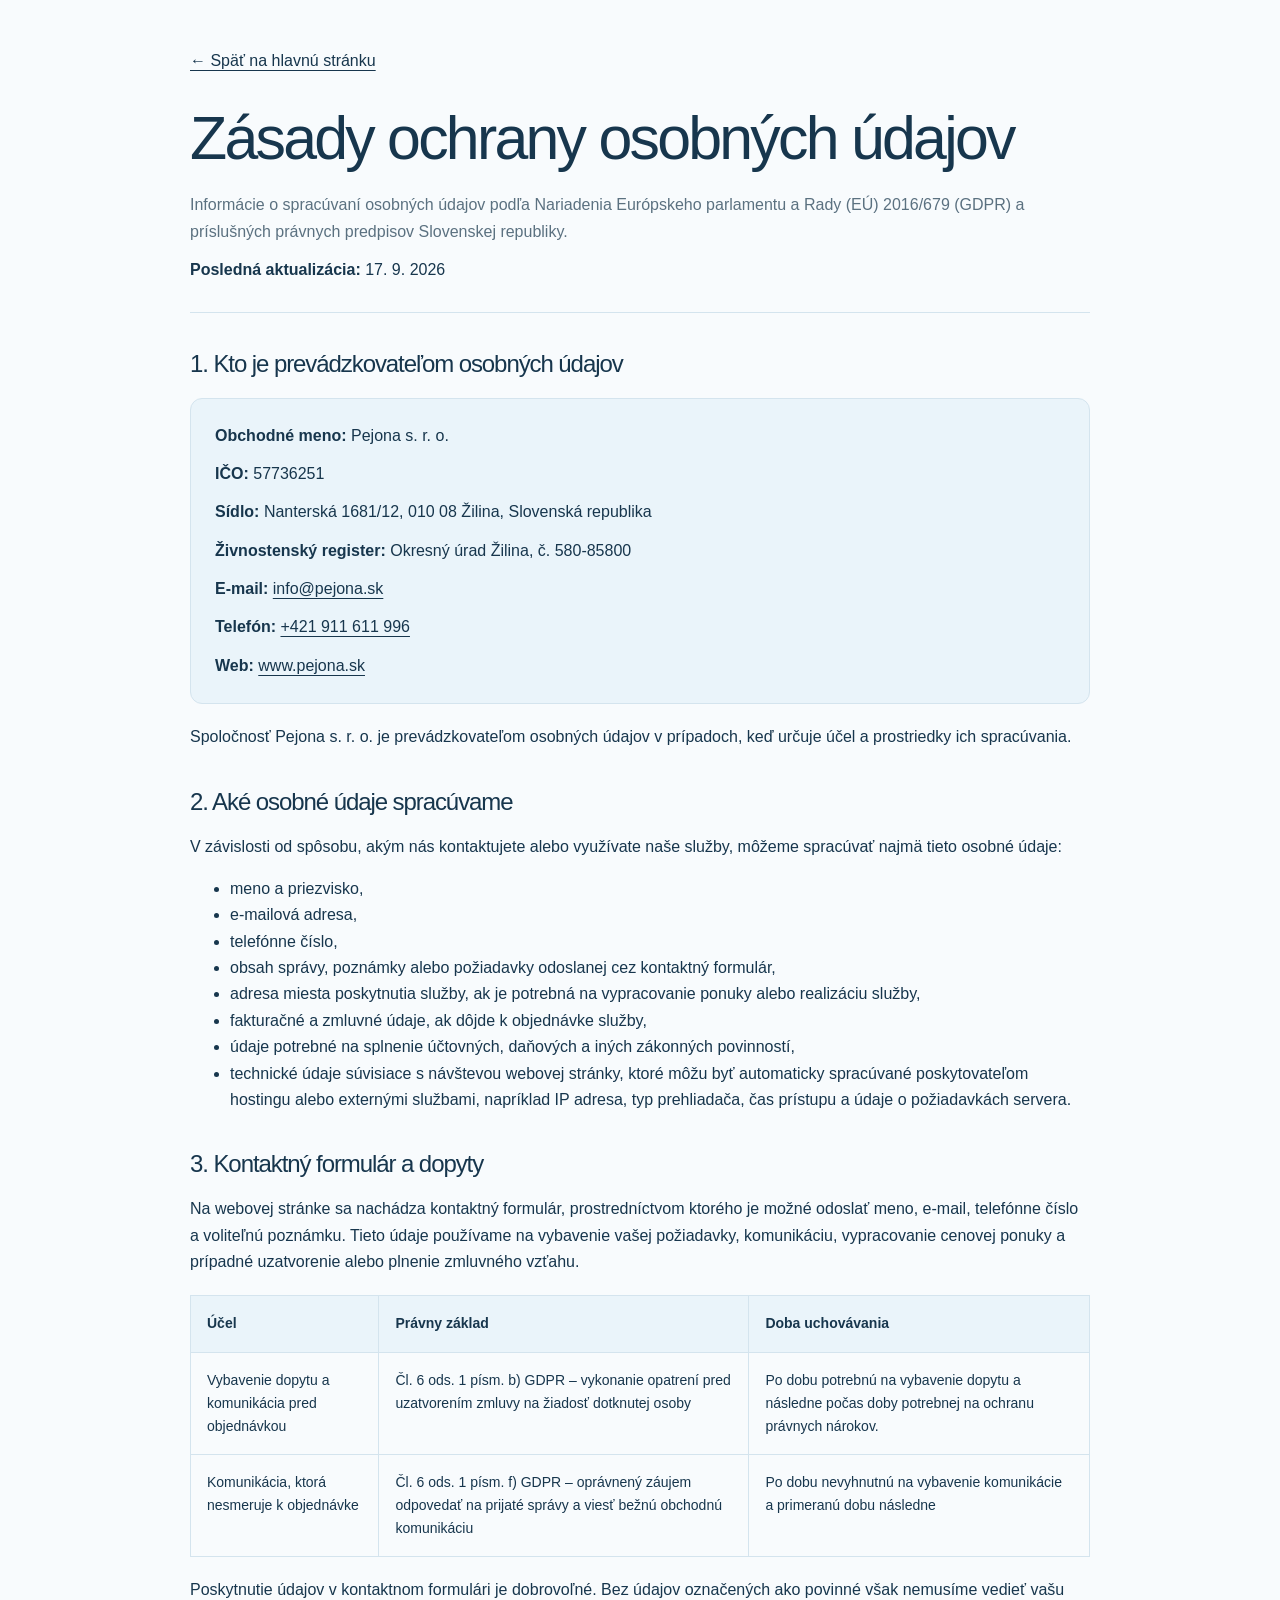
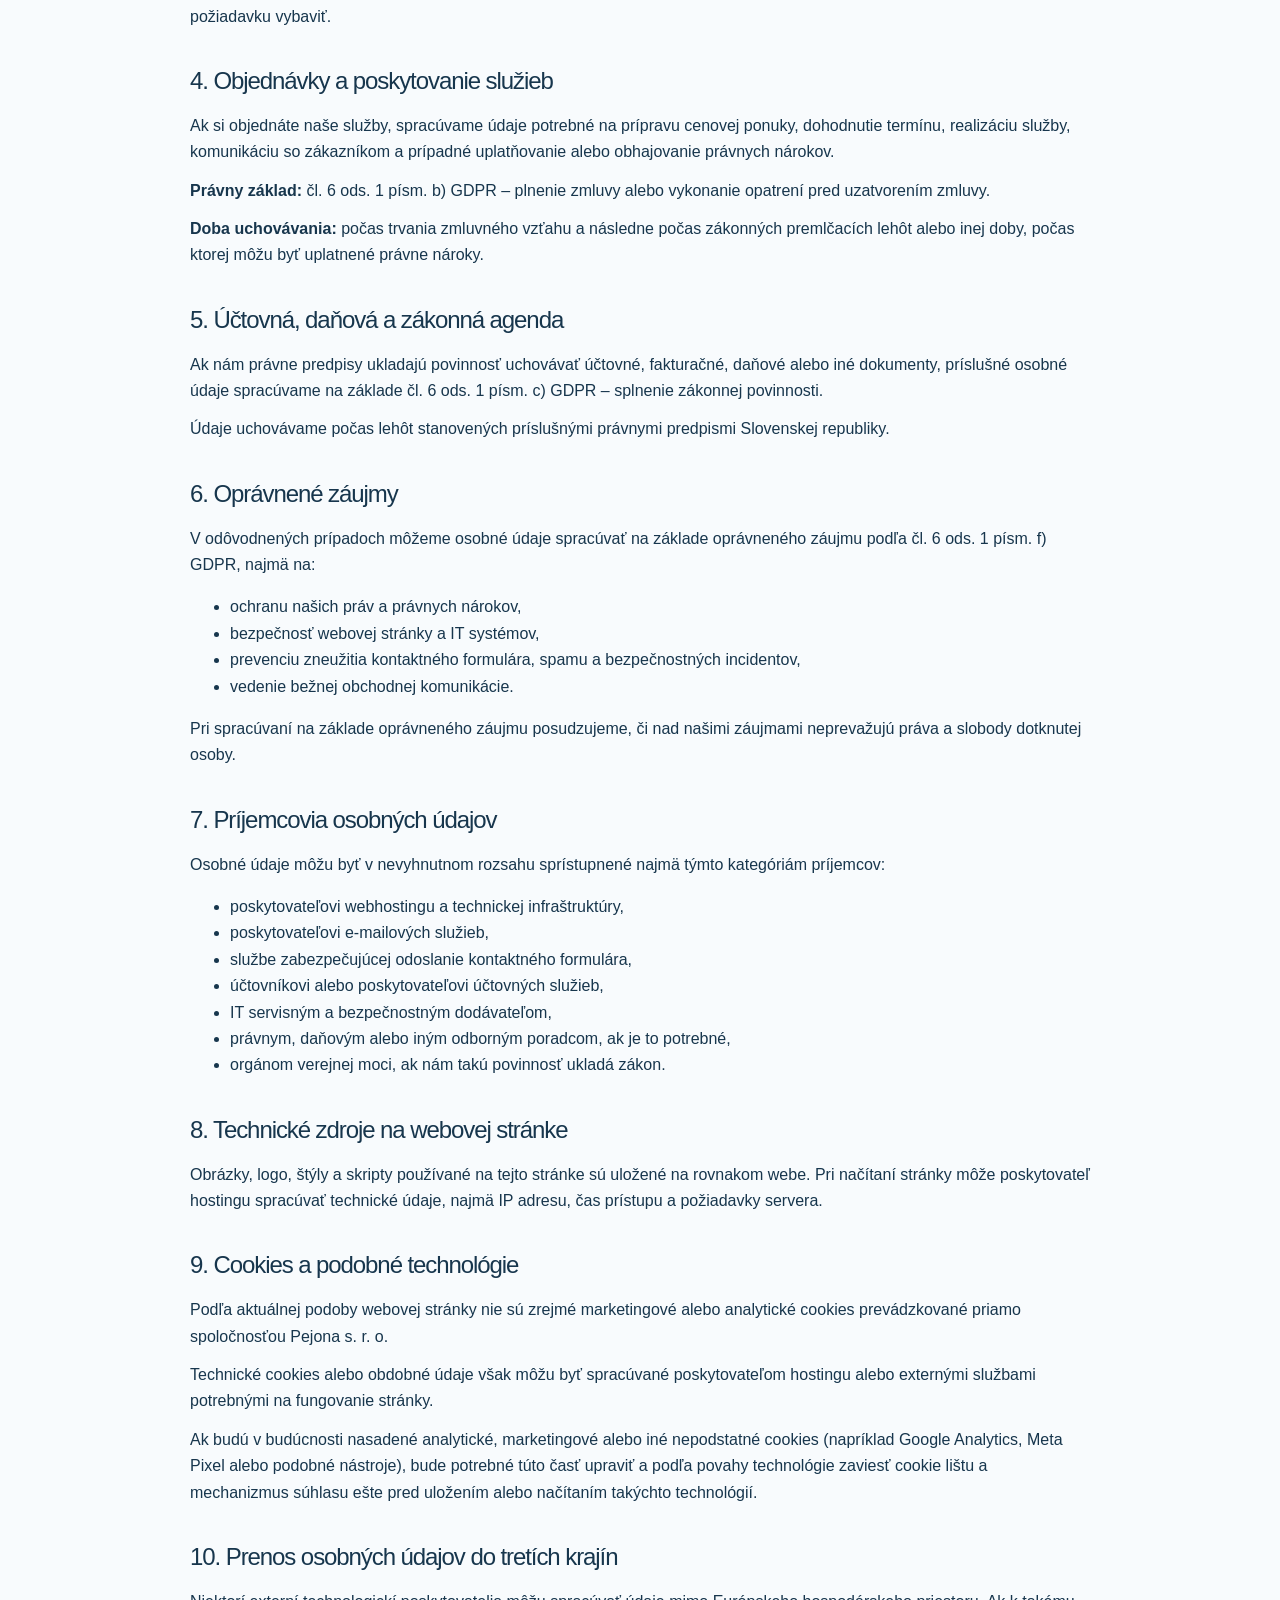
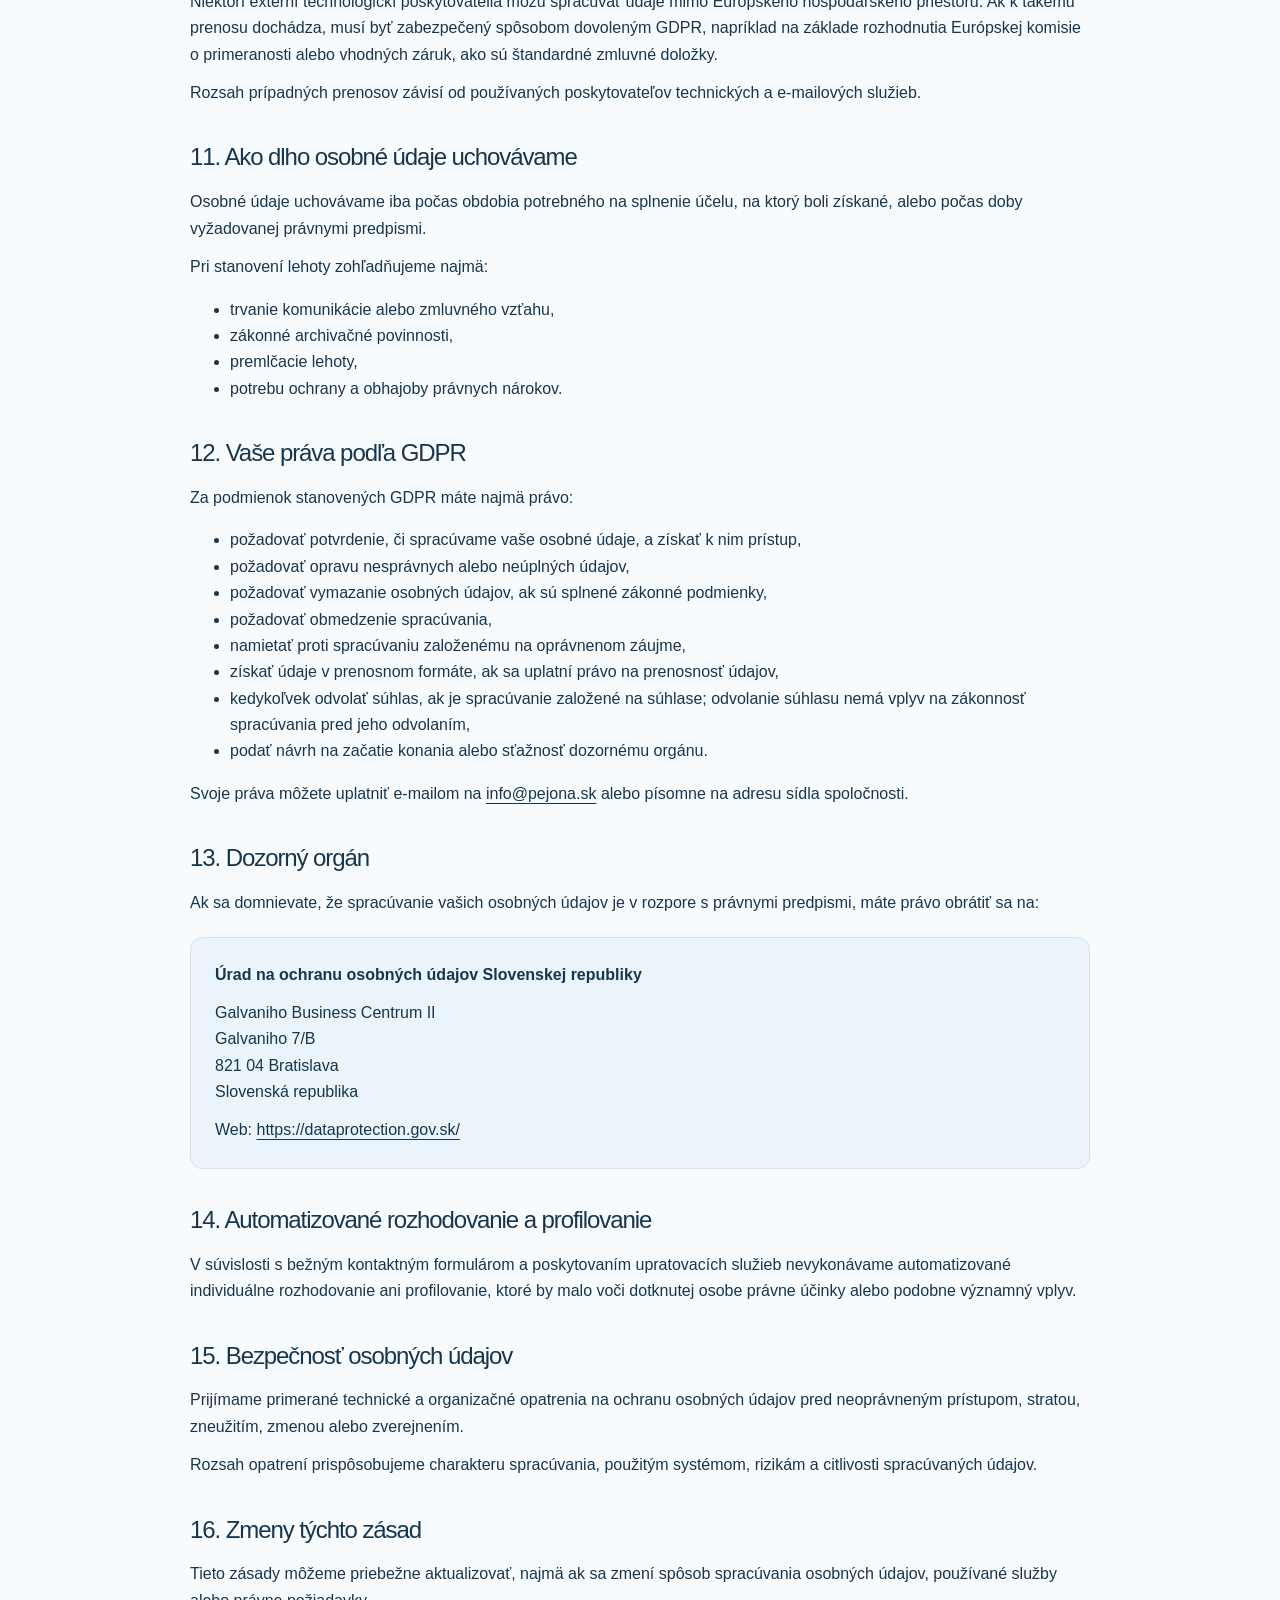
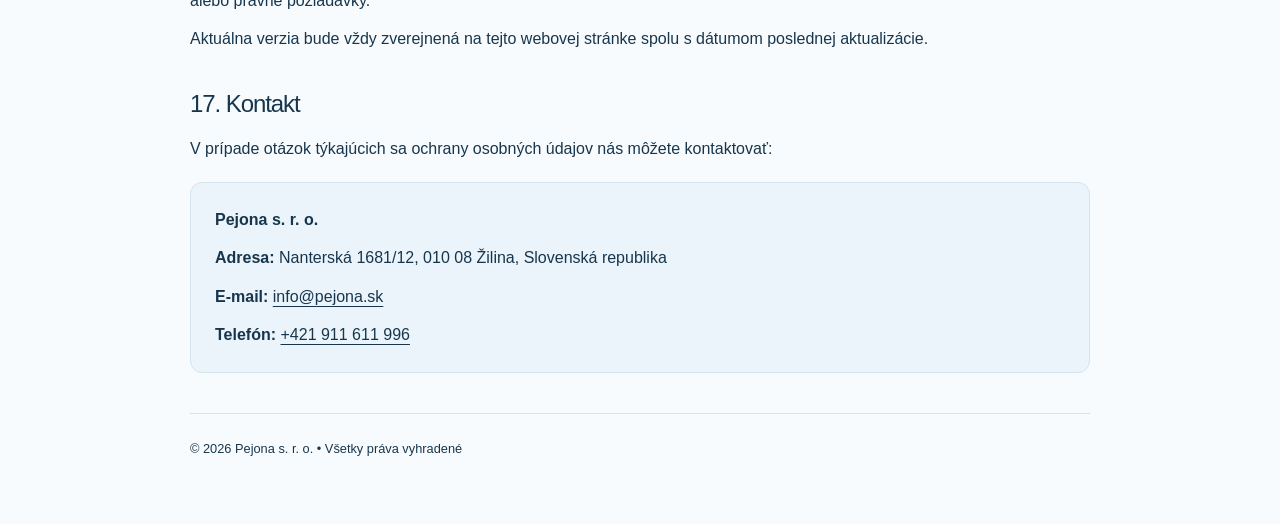
==== commit 22438b64: "update gdpr" ====
--- a/gdpr.html
+++ b/gdpr.html
@@ -6,6 +6,7 @@
   <meta name="robots" content="index,follow" />
   <title>Ochrana osobných údajov | Pejona s. r. o.</title>
   <meta name="description" content="Zásady ochrany osobných údajov spoločnosti Pejona s. r. o. podľa GDPR." />
+  <link rel="icon" type="image/png" href="assets/logos/pejona.png">
   <link rel="stylesheet" href="styles.css">
 </head>
 <body class="legal-page">
@@ -15,7 +16,7 @@
     <header class="top">
       <h1>Zásady ochrany osobných údajov</h1>
       <p class="muted">Informácie o spracúvaní osobných údajov podľa Nariadenia Európskeho parlamentu a Rady (EÚ) 2016/679 (GDPR) a príslušných právnych predpisov Slovenskej republiky.</p>
-      <p><strong>Posledná aktualizácia:</strong> 11. 9. 2026</p>
+      <p><strong>Posledná aktualizácia:</strong> 17. 9. 2026</p>
     </header>
 
     <section>
@@ -24,8 +25,8 @@
       <div class="card">
         <p><strong>Obchodné meno:</strong> Pejona s. r. o.</p>
         <p><strong>IČO:</strong> 57736251</p>
-        <p><strong>Sídlo:</strong> <span class="placeholder">&lt;DOPLNIŤ ÚPLNÚ ADRESU SÍDLA – ULICA, ČÍSLO, PSČ, MESTO&gt;</span></p>
-        <p><strong>Zapísaná v registri:</strong> <span class="placeholder">&lt;DOPLNIŤ OBCHODNÝ REGISTER / ODDIEL / VLOŽKA&gt;</span></p>
+        <p><strong>Sídlo:</strong> Nanterská 1681/12, 010 08 Žilina, Slovenská republika</p>
+        <p><strong>Živnostenský register:</strong> Okresný úrad Žilina, č. 580-85800</p>
         <p><strong>E-mail:</strong> <a href="mailto:info@pejona.sk">info@pejona.sk</a></p>
         <p><strong>Telefón:</strong> <a href="tel:+421911611996">+421 911 611 996</a></p>
         <p><strong>Web:</strong> <a href="https://www.pejona.sk">www.pejona.sk</a></p>
@@ -65,7 +66,7 @@
           <tr>
             <td>Vybavenie dopytu a komunikácia pred objednávkou</td>
             <td>Čl. 6 ods. 1 písm. b) GDPR – vykonanie opatrení pred uzatvorením zmluvy na žiadosť dotknutej osoby</td>
-            <td>Spravidla po dobu potrebnú na vybavenie dopytu a následne primeranú dobu na ochranu právnych nárokov; <span class="placeholder">&lt;DOPLNIŤ INTERNÚ LEHOTU, NAPR. 12 MESIACOV, AK JU TAKTO NASTAVÍTE&gt;</span></td>
+            <td>Po dobu potrebnú na vybavenie dopytu a následne počas doby potrebnej na ochranu právnych nárokov.</td>
           </tr>
           <tr>
             <td>Komunikácia, ktorá nesmeruje k objednávke</td>
@@ -79,16 +80,7 @@
     </section>
 
     <section>
-      <h2>4. Služba FormSubmit</h2>
-      <p>Kontaktný formulár na tejto webovej stránke je technicky odosielaný prostredníctvom služby <strong>FormSubmit</strong> na e-mailovú adresu spoločnosti Pejona s. r. o.</p>
-
-      <p>Pri odoslaní formulára preto môžu byť údaje zadané do formulára a súvisiace technické údaje prenesené cez infraštruktúru prevádzkovateľa tejto služby. Pred nasadením stránky do ostrej prevádzky odporúčame overiť aktuálne zmluvné a bezpečnostné podmienky FormSubmit a podmienky prípadného prenosu údajov mimo Európskeho hospodárskeho priestoru.</p>
-
-      <p class="notice"><strong>Doplniť/overiť:</strong> <span class="placeholder">&lt;PRESNÝ PREVÁDZKOVATEĽ FORMSUBMIT, JEHO SÍDLO, POSTAVENIE SPROSTREDKOVATEĽA A PRÍPADNÝ MECHANIZMUS PRENOSU DO TRETEJ KRAJINY&gt;</span></p>
-    </section>
-
-    <section>
-      <h2>5. Objednávky a poskytovanie služieb</h2>
+      <h2>4. Objednávky a poskytovanie služieb</h2>
       <p>Ak si objednáte naše služby, spracúvame údaje potrebné na prípravu cenovej ponuky, dohodnutie termínu, realizáciu služby, komunikáciu so zákazníkom a prípadné uplatňovanie alebo obhajovanie právnych nárokov.</p>
 
       <p><strong>Právny základ:</strong> čl. 6 ods. 1 písm. b) GDPR – plnenie zmluvy alebo vykonanie opatrení pred uzatvorením zmluvy.</p>
@@ -97,14 +89,14 @@
     </section>
 
     <section>
-      <h2>6. Účtovná, daňová a zákonná agenda</h2>
+      <h2>5. Účtovná, daňová a zákonná agenda</h2>
       <p>Ak nám právne predpisy ukladajú povinnosť uchovávať účtovné, fakturačné, daňové alebo iné dokumenty, príslušné osobné údaje spracúvame na základe čl. 6 ods. 1 písm. c) GDPR – splnenie zákonnej povinnosti.</p>
 
       <p>Údaje uchovávame počas lehôt stanovených príslušnými právnymi predpismi Slovenskej republiky.</p>
     </section>
 
     <section>
-      <h2>7. Oprávnené záujmy</h2>
+      <h2>6. Oprávnené záujmy</h2>
       <p>V odôvodnených prípadoch môžeme osobné údaje spracúvať na základe oprávneného záujmu podľa čl. 6 ods. 1 písm. f) GDPR, najmä na:</p>
       <ul>
         <li>ochranu našich práv a právnych nárokov,</li>
@@ -116,7 +108,7 @@
     </section>
 
     <section>
-      <h2>8. Príjemcovia osobných údajov</h2>
+      <h2>7. Príjemcovia osobných údajov</h2>
       <p>Osobné údaje môžu byť v nevyhnutnom rozsahu sprístupnené najmä týmto kategóriám príjemcov:</p>
       <ul>
         <li>poskytovateľovi webhostingu a technickej infraštruktúry,</li>
@@ -128,38 +120,29 @@
         <li>orgánom verejnej moci, ak nám takú povinnosť ukladá zákon.</li>
       </ul>
 
-      <p class="notice"><strong>Doplniť podľa reality:</strong> <span class="placeholder">&lt;NÁZOV HOSTINGU&gt;</span>, <span class="placeholder">&lt;POSKYTOVATEĽ E-MAILU&gt;</span>, <span class="placeholder">&lt;ÚČTOVNÍK / ÚČTOVNÁ FIRMA, AK SA UVÁDZA&gt;</span>.</p>
-    </section>
-
-    <section>
-      <h2>9. Externé zdroje na webovej stránke</h2>
-      <p>Webová stránka môže načítavať externé zdroje tretích strán. V aktuálnej podobe stránky ide najmä o:</p>
-      <ul>
-        <li>Google Fonts,</li>
-        <li>Font Awesome poskytovaný prostredníctvom CDN,</li>
-        <li>Material Symbols / Google Fonts,</li>
-        <li>obrázky alebo iný obsah načítavaný z externých serverov, napríklad Unsplash.</li>
-      </ul>
-      <p>Pri načítaní takýchto zdrojov môže dôjsť k odoslaniu technických údajov, najmä IP adresy používateľa, prevádzkovateľovi príslušnej externej služby.</p>
-      <p>Ak chcete minimalizovať prenosy údajov tretím stranám, odporúčame tieto fonty, ikony a obrázky hostovať lokálne na vlastnom serveri.</p>
-    </section>
-
-    <section>
-      <h2>10. Cookies a podobné technológie</h2>
+    </section>
+
+    <section>
+      <h2>8. Technické zdroje na webovej stránke</h2>
+      <p>Obrázky, logo, štýly a skripty používané na tejto stránke sú uložené na rovnakom webe. Pri načítaní stránky môže poskytovateľ hostingu spracúvať technické údaje, najmä IP adresu, čas prístupu a požiadavky servera.</p>
+    </section>
+
+    <section>
+      <h2>9. Cookies a podobné technológie</h2>
       <p>Podľa aktuálnej podoby webovej stránky nie sú zrejmé marketingové alebo analytické cookies prevádzkované priamo spoločnosťou Pejona s. r. o.</p>
       <p>Technické cookies alebo obdobné údaje však môžu byť spracúvané poskytovateľom hostingu alebo externými službami potrebnými na fungovanie stránky.</p>
       <p>Ak budú v budúcnosti nasadené analytické, marketingové alebo iné nepodstatné cookies (napríklad Google Analytics, Meta Pixel alebo podobné nástroje), bude potrebné túto časť upraviť a podľa povahy technológie zaviesť cookie lištu a mechanizmus súhlasu ešte pred uložením alebo načítaním takýchto technológií.</p>
     </section>
 
     <section>
-      <h2>11. Prenos osobných údajov do tretích krajín</h2>
+      <h2>10. Prenos osobných údajov do tretích krajín</h2>
       <p>Niektorí externí technologickí poskytovatelia môžu spracúvať údaje mimo Európskeho hospodárskeho priestoru. Ak k takému prenosu dochádza, musí byť zabezpečený spôsobom dovoleným GDPR, napríklad na základe rozhodnutia Európskej komisie o primeranosti alebo vhodných záruk, ako sú štandardné zmluvné doložky.</p>
 
-      <p class="notice"><strong>Nutné overiť pred zverejnením:</strong> <span class="placeholder">&lt;KDE FYZICKY / ZMLUVNE SPRACÚVA ÚDAJE HOSTING, E-MAIL A FORMSUBMIT&gt;</span>.</p>
-    </section>
-
-    <section>
-      <h2>12. Ako dlho osobné údaje uchovávame</h2>
+      <p>Rozsah prípadných prenosov závisí od používaných poskytovateľov technických a e-mailových služieb.</p>
+    </section>
+
+    <section>
+      <h2>11. Ako dlho osobné údaje uchovávame</h2>
       <p>Osobné údaje uchovávame iba počas obdobia potrebného na splnenie účelu, na ktorý boli získané, alebo počas doby vyžadovanej právnymi predpismi.</p>
       <p>Pri stanovení lehoty zohľadňujeme najmä:</p>
       <ul>
@@ -171,7 +154,7 @@
     </section>
 
     <section>
-      <h2>13. Vaše práva podľa GDPR</h2>
+      <h2>12. Vaše práva podľa GDPR</h2>
       <p>Za podmienok stanovených GDPR máte najmä právo:</p>
       <ul>
         <li>požadovať potvrdenie, či spracúvame vaše osobné údaje, a získať k nim prístup,</li>
@@ -188,7 +171,7 @@
     </section>
 
     <section>
-      <h2>14. Dozorný orgán</h2>
+      <h2>13. Dozorný orgán</h2>
       <p>Ak sa domnievate, že spracúvanie vašich osobných údajov je v rozpore s právnymi predpismi, máte právo obrátiť sa na:</p>
 
       <div class="card">
@@ -202,28 +185,28 @@
     </section>
 
     <section>
-      <h2>15. Automatizované rozhodovanie a profilovanie</h2>
+      <h2>14. Automatizované rozhodovanie a profilovanie</h2>
       <p>V súvislosti s bežným kontaktným formulárom a poskytovaním upratovacích služieb nevykonávame automatizované individuálne rozhodovanie ani profilovanie, ktoré by malo voči dotknutej osobe právne účinky alebo podobne významný vplyv.</p>
     </section>
 
     <section>
-      <h2>16. Bezpečnosť osobných údajov</h2>
+      <h2>15. Bezpečnosť osobných údajov</h2>
       <p>Prijímame primerané technické a organizačné opatrenia na ochranu osobných údajov pred neoprávneným prístupom, stratou, zneužitím, zmenou alebo zverejnením.</p>
       <p>Rozsah opatrení prispôsobujeme charakteru spracúvania, použitým systémom, rizikám a citlivosti spracúvaných údajov.</p>
     </section>
 
     <section>
-      <h2>17. Zmeny týchto zásad</h2>
+      <h2>16. Zmeny týchto zásad</h2>
       <p>Tieto zásady môžeme priebežne aktualizovať, najmä ak sa zmení spôsob spracúvania osobných údajov, používané služby alebo právne požiadavky.</p>
       <p>Aktuálna verzia bude vždy zverejnená na tejto webovej stránke spolu s dátumom poslednej aktualizácie.</p>
     </section>
 
     <section>
-      <h2>18. Kontakt</h2>
+      <h2>17. Kontakt</h2>
       <p>V prípade otázok týkajúcich sa ochrany osobných údajov nás môžete kontaktovať:</p>
       <div class="card">
         <p><strong>Pejona s. r. o.</strong></p>
-        <p><strong>Adresa:</strong> <span class="placeholder">&lt;DOPLNIŤ ÚPLNÚ ADRESU SÍDLA&gt;</span></p>
+        <p><strong>Adresa:</strong> Nanterská 1681/12, 010 08 Žilina, Slovenská republika</p>
         <p><strong>E-mail:</strong> <a href="mailto:info@pejona.sk">info@pejona.sk</a></p>
         <p><strong>Telefón:</strong> <a href="tel:+421911611996">+421 911 611 996</a></p>
       </div>
@@ -231,7 +214,6 @@
 
     <footer>
       <p>© 2026 Pejona s. r. o. • Všetky práva vyhradené</p>
-      <p><strong>Poznámka:</strong> Tento dokument je pripravený podľa aktuálne dostupných informácií z webovej stránky. Miesta označené ako <span class="placeholder">&lt;DOPLNIŤ ...&gt;</span> je potrebné pred ostrým nasadením vyplniť podľa skutočného stavu spoločnosti a používaných dodávateľov.</p>
     </footer>
   </main>
 </body>
--- a/styles.css
+++ b/styles.css
@@ -1,13 +1,13 @@
 /* Shared design tokens */
 :root {
-  --ink: #203d35;
-  --muted: #61716a;
-  --green: #174c40;
-  --green-hover: #103c32;
-  --paper: #fafbf7;
-  --surface: #f0f3eb;
-  --line: #dce3d9;
-  --accent: #d9edaa;
+  --ink: #17364d;
+  --muted: #5b7180;
+  --blue: #155986;
+  --blue-hover: #0e466b;
+  --paper: #f8fbfd;
+  --surface: #eaf4fa;
+  --line: #d4e4ee;
+  --accent: #d8eeff;
   --radius: 20px;
   --container: 1180px;
 }
@@ -23,25 +23,25 @@
 button, summary { cursor: pointer; }
 img { display: block; max-width: 100%; }
 [hidden], .honeypot { display: none !important; }
-:focus-visible { outline: 3px solid #658b32; outline-offset: 5px; }
-::selection { background: var(--accent); color: var(--green); }
+:focus-visible { outline: 3px solid #3175a4; outline-offset: 5px; }
+::selection { background: var(--accent); color: var(--blue); }
 .container { width: min(calc(100% - 80px), var(--container)); margin-inline: auto; }
 .skip-link { position: fixed; top: 12px; left: 12px; z-index: 100; padding: 12px 20px; background: white; transform: translateY(-160%); }
 .skip-link:focus { transform: translateY(0); }
 .section { padding-block: 100px; }
 .eyebrow { font-size: .7rem; font-weight: 700; letter-spacing: .15em; line-height: 1.6; margin-bottom: 24px; }
 h2 { font-size: clamp(2.2rem, 3.7vw, 3.25rem); font-weight: 500; }
-.btn { display: inline-flex; justify-content: center; align-items: center; gap: 26px; min-height: 54px; padding: 14px 24px; border: 1px solid transparent; border-radius: 8px; background: var(--green); color: white; font-size: .875rem; font-weight: 600; text-decoration: none; transition: background .2s, transform .2s; }
-.btn:hover { background: var(--green-hover); transform: translateY(-2px); }
+.btn { display: inline-flex; justify-content: center; align-items: center; gap: 26px; min-height: 54px; padding: 14px 24px; border: 1px solid transparent; border-radius: 8px; background: var(--blue); color: white; font-size: .875rem; font-weight: 600; text-decoration: none; transition: background .2s, transform .2s; }
+.btn:hover { background: var(--blue-hover); transform: translateY(-2px); }
 .btn span { font-size: 1.2rem; }
 .btn-small { min-height: 44px; padding: 9px 17px; font-size: .8rem; }
 .text-link { display: inline-flex; align-items: center; gap: 18px; min-height: 44px; font-size: .875rem; font-weight: 600; text-decoration: none; }
 .text-link:hover { text-decoration: underline; }
 /* Header */
-.site-header { position: sticky; top: 0; z-index: 20; background: rgba(250,251,247,.97); border-bottom: 1px solid var(--line); }
+.site-header { position: sticky; top: 0; z-index: 20; background: rgba(248,251,253,.97); border-bottom: 1px solid var(--line); }
 .header-inner { display: flex; align-items: center; justify-content: space-between; min-height: 88px; gap: 24px; }
-.logo { display: inline-flex; align-items: center; gap: 4px; font-size: 2.2rem; font-weight: 800; letter-spacing: -.09em; line-height: 1; text-decoration: none; }
-.logo span { color: #71944d; font-size: 2rem; margin-left: 5px; }
+.logo { display: inline-flex; align-items: center; flex: 0 0 auto; text-decoration: none; }
+.logo img { width: 72px; height: 72px; mix-blend-mode: multiply; }
 .nav { display: flex; align-items: center; gap: 32px; }
 .nav > a:not(.btn) { font-size: .82rem; font-weight: 600; text-decoration: none; padding-block: 12px; }
 .nav > a:hover { text-decoration: underline; }
@@ -49,14 +49,14 @@
 /* Hero */
 .hero { padding: 64px 0 70px; }
 .hero-grid { display: grid; grid-template-columns: 1.1fr 1fr; align-items: center; gap: 60px; }
-.status-dot { display: inline-block; width: 7px; height: 7px; background: #71944d; border-radius: 50%; margin-right: 6px; }
+.status-dot { display: inline-block; width: 7px; height: 7px; background: #69b8ef; border-radius: 50%; margin-right: 6px; }
 h1 { font-size: clamp(2.9rem, 5vw, 4.5rem); font-weight: 500; }
-h1 em { font-family: Georgia, serif; font-weight: 400; color: #668150; letter-spacing: -.055em; }
+h1 em { font-family: Georgia, serif; font-weight: 400; color: #2e6f9d; letter-spacing: -.055em; }
 .hero-description { max-width: 450px; margin-top: 26px; color: var(--muted); font-size: 1rem; }
 .hero-cta { display: flex; flex-wrap: wrap; gap: 16px 24px; align-items: center; margin-top: 30px; }
 .hero-note { display: flex; align-items: center; flex-wrap: wrap; gap: 9px; margin-top: 34px; font-size: .7rem; color: var(--muted); }
-.hero-note > span:first-child { color: var(--green); }
-.note-divider { margin-inline: 5px; color: #bac5b5; }
+.hero-note > span:first-child { color: var(--blue); }
+.note-divider { margin-inline: 5px; color: #b7cad7; }
 .hero-visual { position: relative; padding-bottom: 22px; }
 .hero-visual > img { width: 100%; height: 470px; object-fit: cover; object-position: 48% center; border-radius: 100px 20px 20px 20px; }
 .photo-caption { position: absolute; bottom: 0; left: 24px; right: 24px; display: flex; align-items: center; gap: 15px; padding: 20px 24px; background: var(--accent); border-radius: 12px; }
@@ -66,13 +66,13 @@
 .benefits { border-block: 1px solid var(--line); }
 .benefits-grid { display: grid; grid-template-columns: repeat(3, 1fr); gap: 28px; padding-block: 24px; }
 .benefits p { font-size: .85rem; font-weight: 600; }
-.benefits p span { color: #7d8e6f; margin-right: 12px; font-size: .72rem; }
+.benefits p span { color: #597f9b; margin-right: 12px; font-size: .72rem; }
 /* Services */
 .section-heading { display: flex; justify-content: space-between; align-items: end; gap: 48px; margin-bottom: 42px; }
 .section-heading > p { max-width: 325px; color: var(--muted); font-size: .9rem; }
 .service-grid { display: grid; grid-template-columns: repeat(3, minmax(0, 1fr)); gap: 18px; align-items: start; }
 .service-card { display: flex; flex-direction: column; min-height: 330px; border: 1px solid var(--line); border-radius: var(--radius); padding: 28px; background: #fff; }
-.service-number { color: #75905d; font-size: .8rem; font-weight: 600; margin-bottom: 30px; }
+.service-number { color: #4d7da0; font-size: .8rem; font-weight: 600; margin-bottom: 30px; }
 .service-card h3 { font-size: 1.4rem; font-weight: 500; letter-spacing: -.025em; margin-bottom: 16px; }
 .service-card > p, .service-card details p { color: var(--muted); font-size: .85rem; }
 .service-card details { margin-top: auto; padding-top: 24px; }
@@ -84,17 +84,17 @@
 .service-cta { background: var(--surface); border-color: var(--surface); }
 .service-cta .text-link { margin-top: auto; padding-top: 20px; }
 /* Locations */
-.locations { background: var(--green); color: white; }
+.locations { background: var(--blue); color: white; }
 .locations-grid { display: grid; grid-template-columns: 1fr 1fr; gap: 100px; align-items: center; }
 .locations .eyebrow { color: var(--accent); }
 .locations h2 { font-size: clamp(2.8rem, 4.5vw, 4rem); }
-.locations h2 + p { color: #c5d5cb; max-width: 390px; margin-top: 24px; font-size: .9rem; }
+.locations h2 + p { color: #d3e8f5; max-width: 390px; margin-top: 24px; font-size: .9rem; }
 .locations .text-link { margin-top: 22px; color: var(--accent); }
-.locations-panel { border: 1px solid #497064; border-radius: var(--radius); padding: 34px; }
+.locations-panel { border: 1px solid #4a7898; border-radius: var(--radius); padding: 34px; }
 .location-list { display: flex; flex-wrap: wrap; gap: 12px; list-style: none; margin: 0; padding: 0; }
-.location-list li { border: 1px solid #638174; border-radius: 7px; padding: 9px 15px; font-size: .875rem; }
-.location-list li:first-child { color: var(--green); background: var(--accent); border-color: var(--accent); }
-.location-footnote { margin-top: 26px; padding-top: 22px; border-top: 1px solid #497064; font-size: .75rem; color: #c5d5cb; }
+.location-list li { border: 1px solid #7299b2; border-radius: 7px; padding: 9px 15px; font-size: .875rem; }
+.location-list li:first-child { color: var(--blue); background: var(--accent); border-color: var(--accent); }
+.location-footnote { margin-top: 26px; padding-top: 22px; border-top: 1px solid #4a7898; font-size: .75rem; color: #d3e8f5; }
 /* Contact */
 .contact-grid { display: grid; grid-template-columns: 1fr 1.1fr; gap: 80px; }
 .contact-intro > p:not(.eyebrow) { margin-top: 24px; max-width: 370px; color: var(--muted); font-size: .9rem; }
@@ -109,7 +109,7 @@
 .field label span { font-size: .7rem; font-weight: 400; color: var(--muted); }
 .field input, .field textarea { width: 100%; min-width: 0; padding: 12px 14px; border: 1px solid var(--line); border-radius: 7px; background: var(--paper); color: var(--ink); font-size: 1rem; }
 .field textarea { resize: vertical; min-height: 125px; }
-.field input::placeholder, .field textarea::placeholder { color: #707b73; opacity: 1; font-size: .85rem; }
+.field input::placeholder, .field textarea::placeholder { color: #667b89; opacity: 1; font-size: .85rem; }
 .form-privacy { margin: 20px 0; font-size: .72rem; color: var(--muted); }
 .contact-form .btn { width: 100%; justify-content: space-between; }
 .form-success { padding: 16px; margin-top: 16px; background: var(--accent); border-radius: 8px; }
@@ -150,7 +150,7 @@
   html { scroll-padding-top: 90px; }
   .section { padding-block: 64px; }
   .header-inner { min-height: 74px; flex-wrap: wrap; gap: 0; }
-  .logo { font-size: 2rem; }
+  .logo img { width: 64px; height: 64px; }
   .menu-toggle:not([hidden]) { display: inline-flex; gap: 14px; align-items: center; }
   .nav { width: 100%; flex-direction: column; align-items: stretch; gap: 8px; padding-bottom: 20px; }
   .nav[data-collapsible="true"] { display: none; }
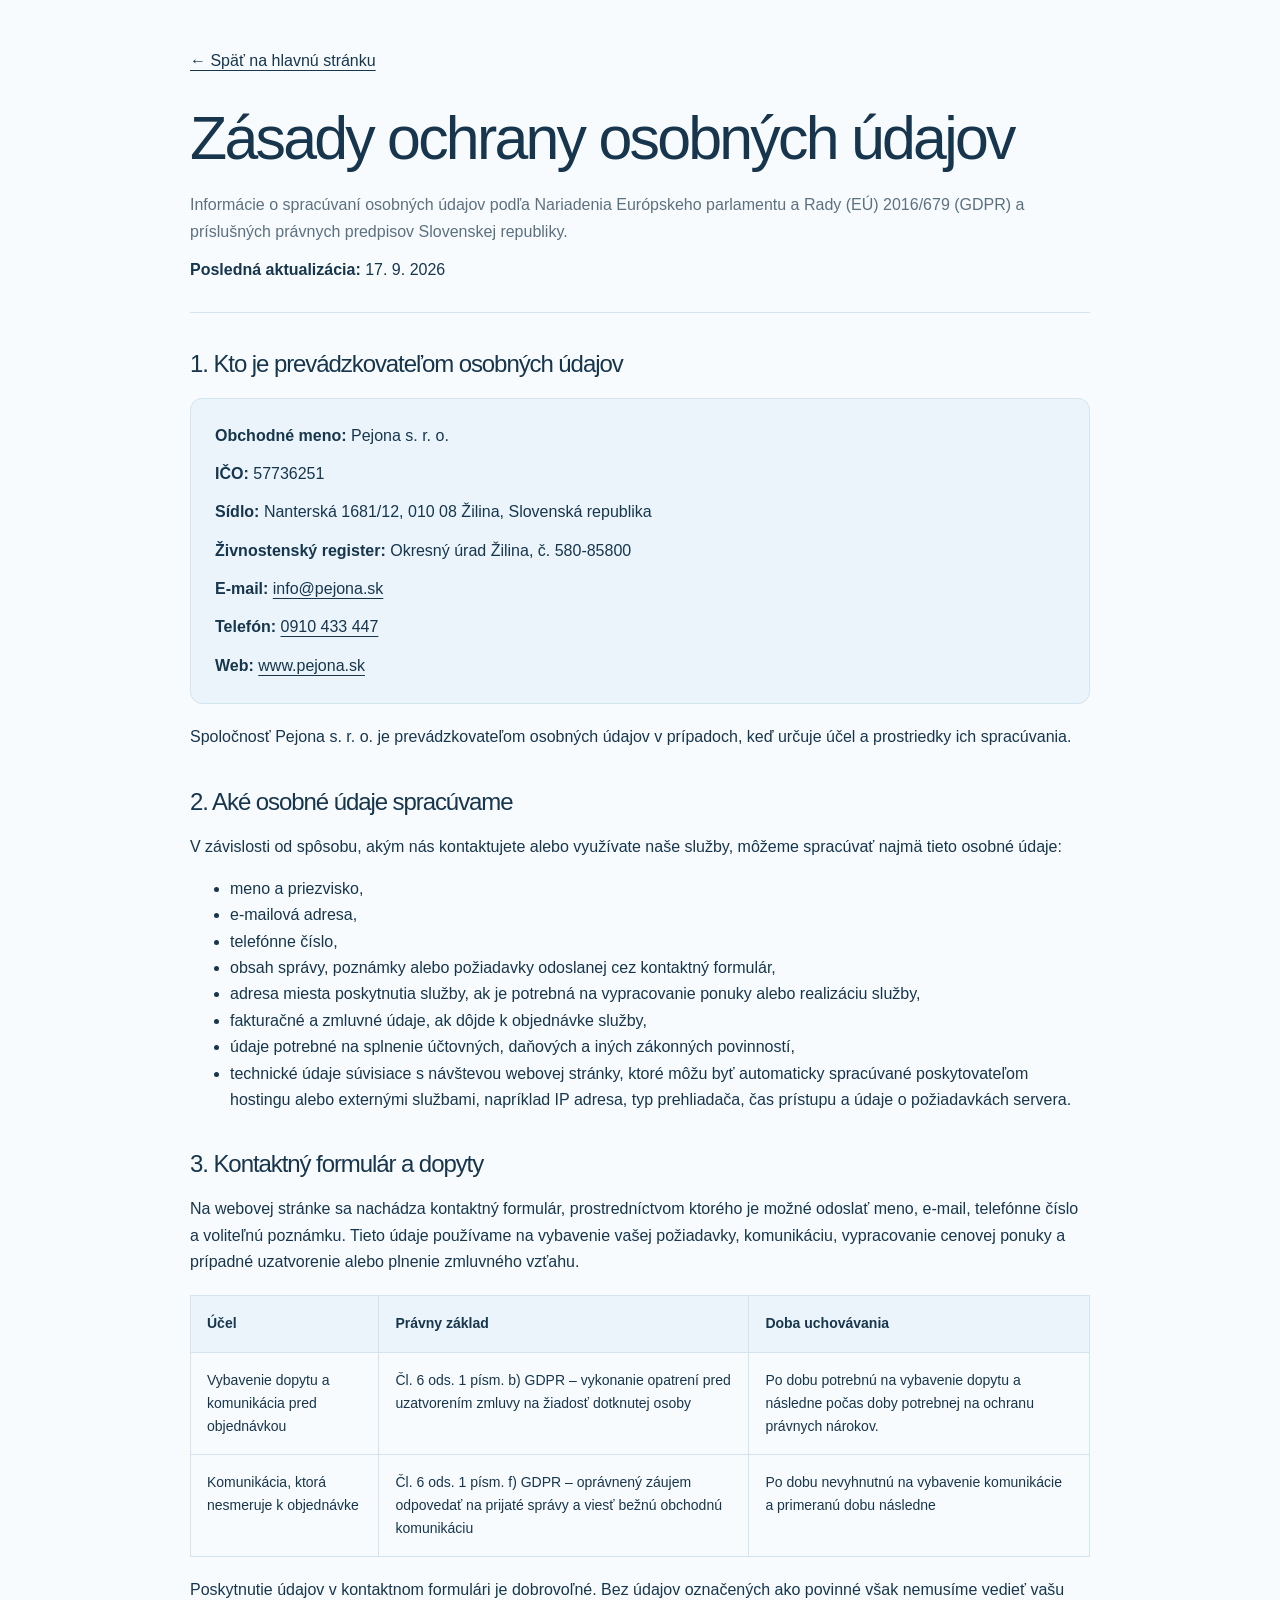
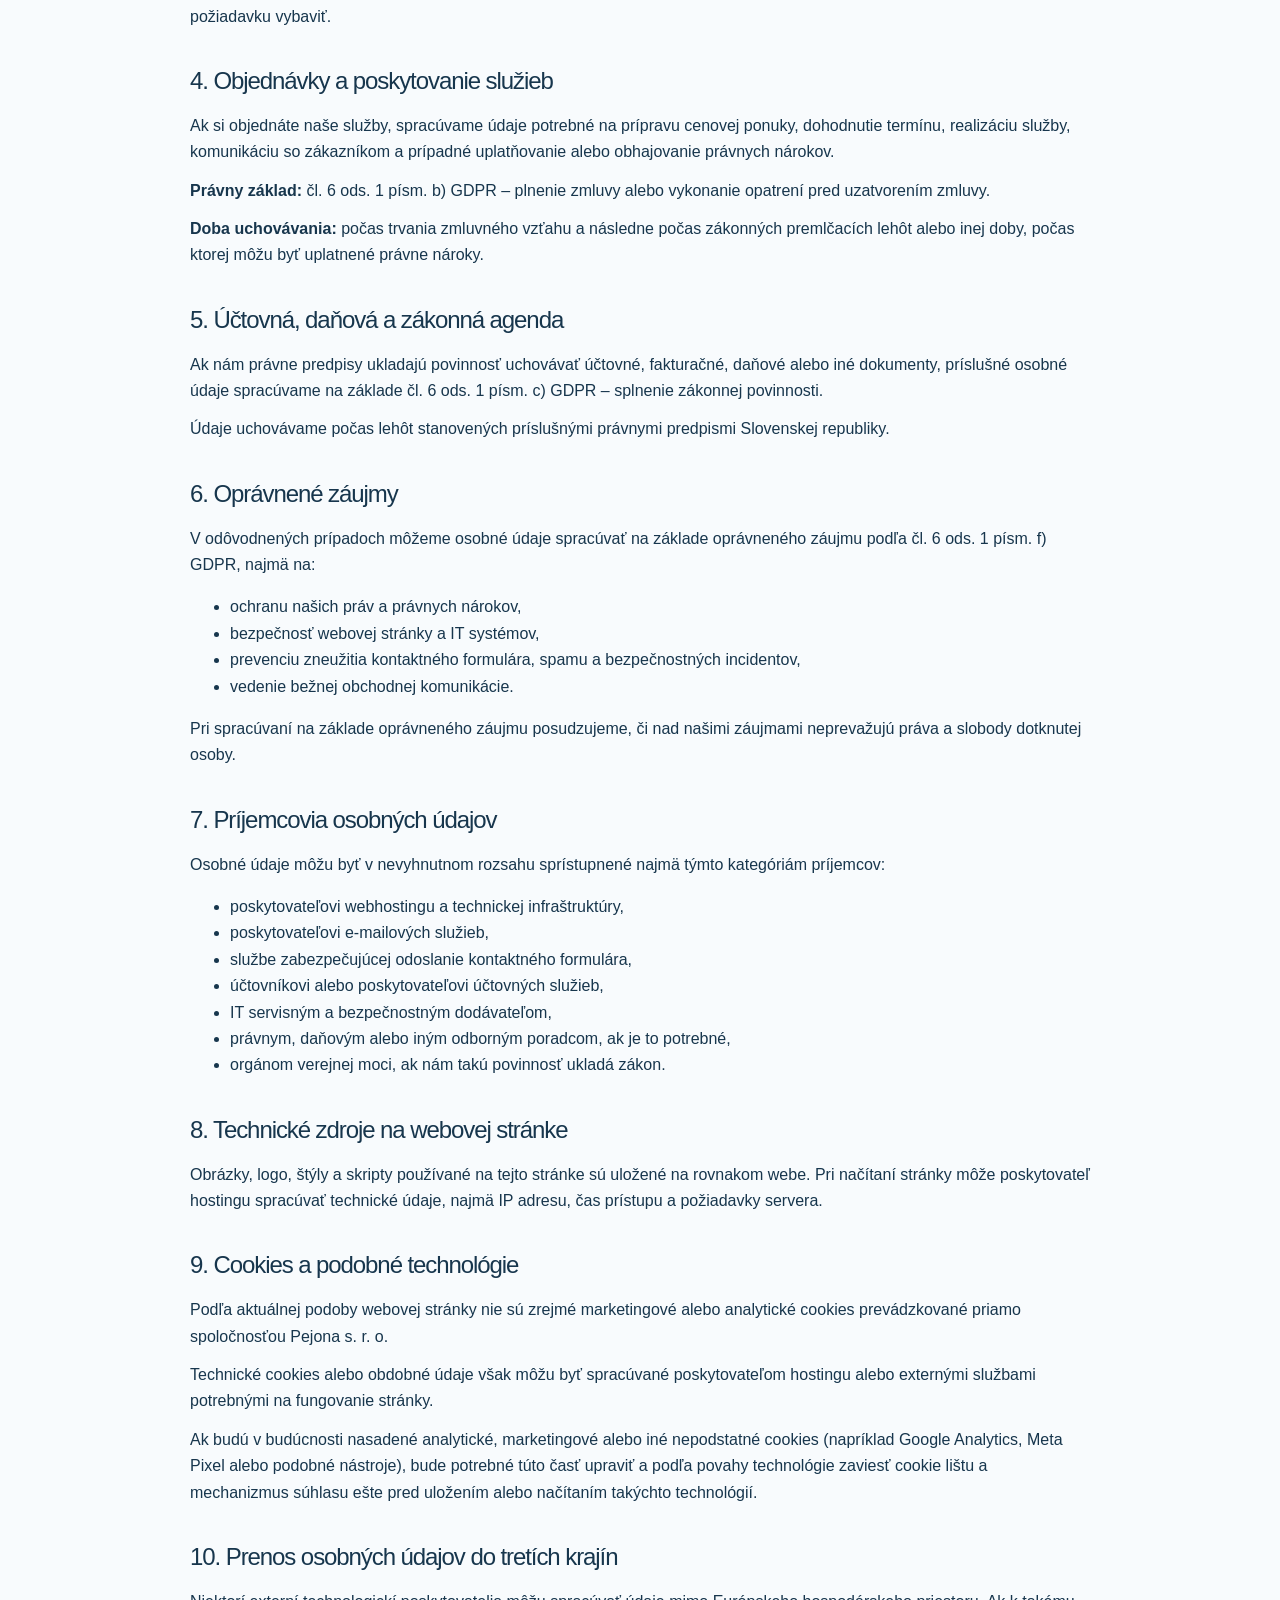
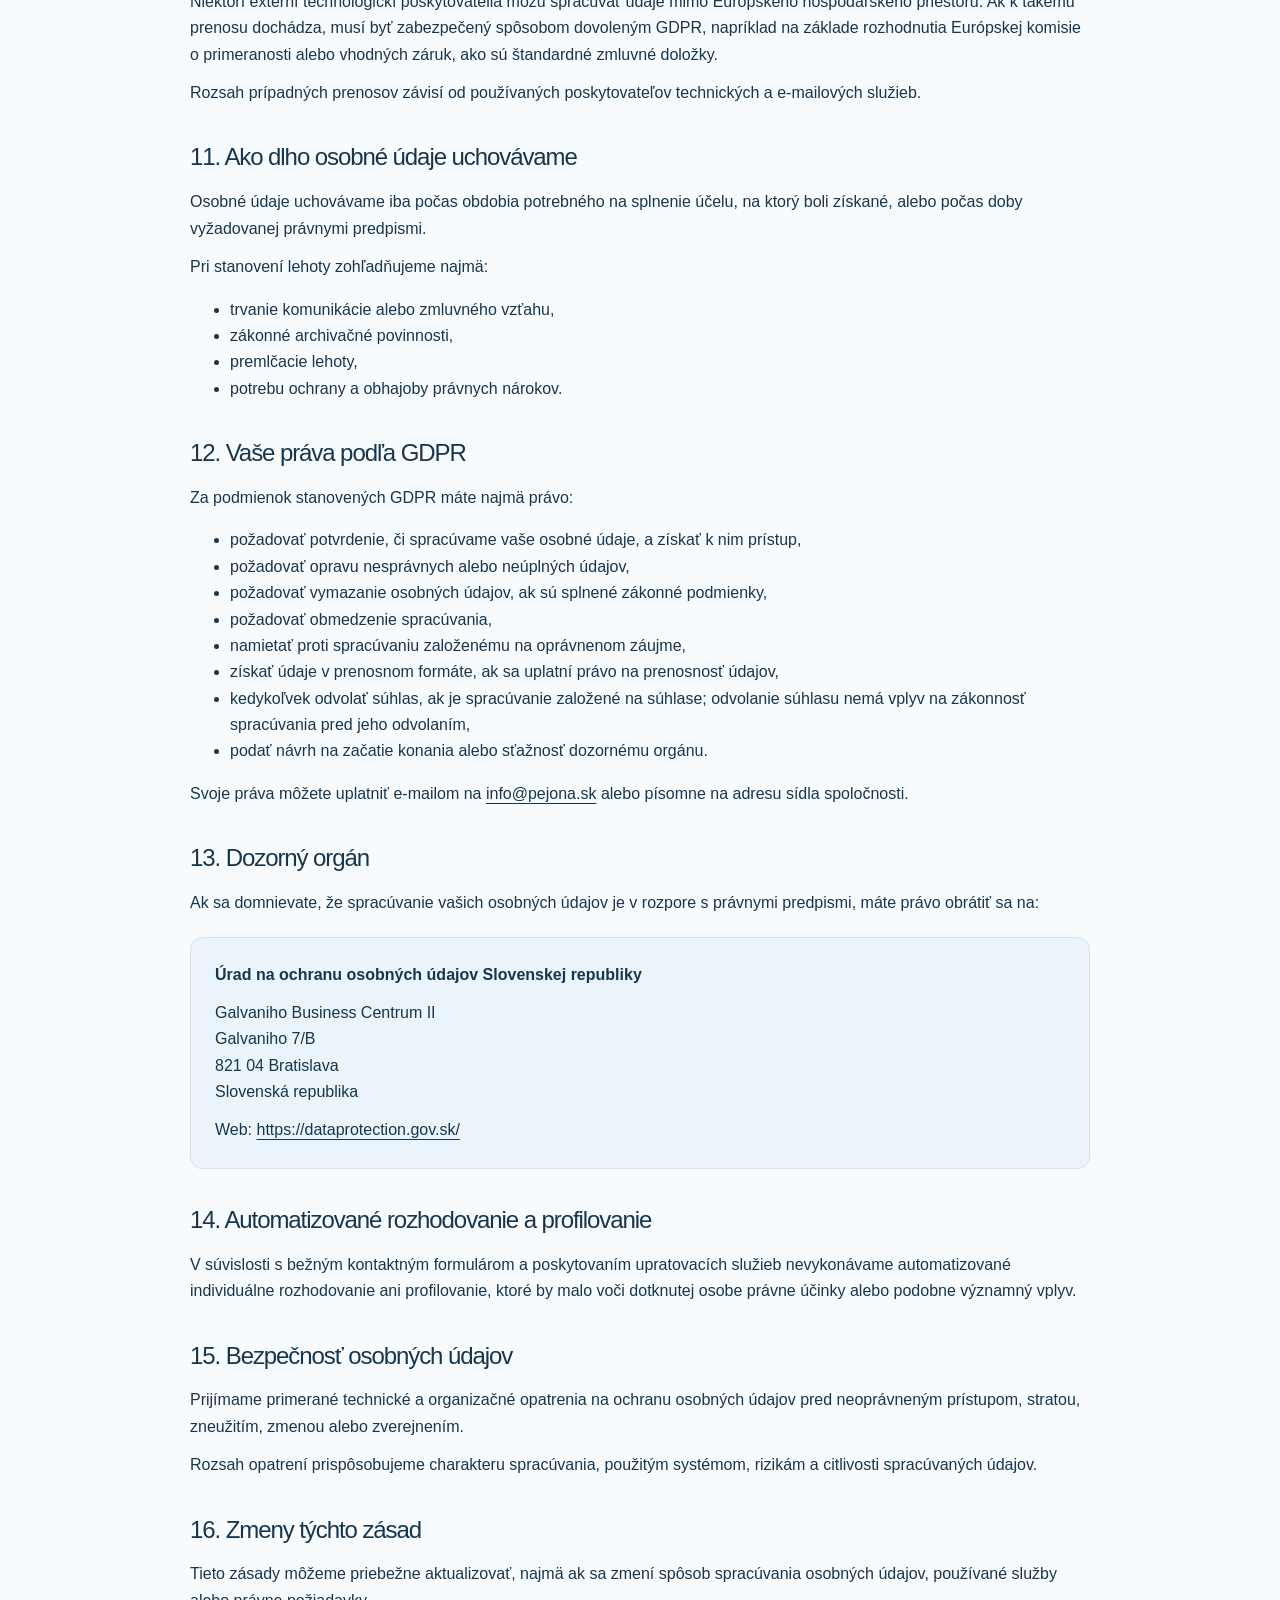
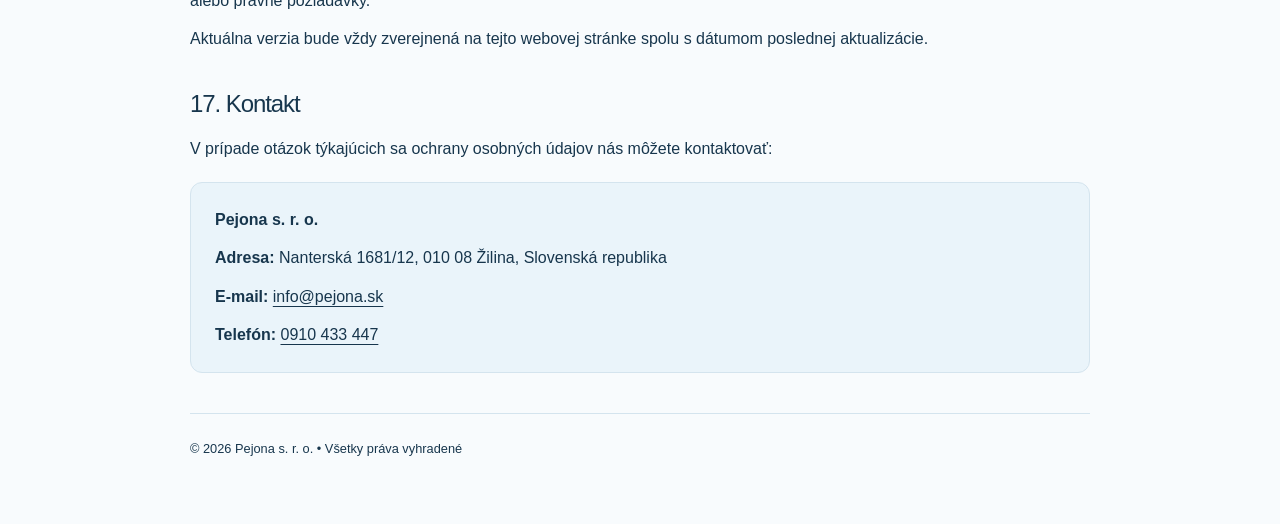
==== commit 390b8313: "update phone number" ====
--- a/gdpr.html
+++ b/gdpr.html
@@ -28,7 +28,7 @@
         <p><strong>Sídlo:</strong> Nanterská 1681/12, 010 08 Žilina, Slovenská republika</p>
         <p><strong>Živnostenský register:</strong> Okresný úrad Žilina, č. 580-85800</p>
         <p><strong>E-mail:</strong> <a href="mailto:info@pejona.sk">info@pejona.sk</a></p>
-        <p><strong>Telefón:</strong> <a href="tel:+421911611996">+421 911 611 996</a></p>
+        <p><strong>Telefón:</strong> <a href="tel:+421910433447">0910 433 447</a></p>
         <p><strong>Web:</strong> <a href="https://www.pejona.sk">www.pejona.sk</a></p>
       </div>
 
@@ -208,7 +208,7 @@
         <p><strong>Pejona s. r. o.</strong></p>
         <p><strong>Adresa:</strong> Nanterská 1681/12, 010 08 Žilina, Slovenská republika</p>
         <p><strong>E-mail:</strong> <a href="mailto:info@pejona.sk">info@pejona.sk</a></p>
-        <p><strong>Telefón:</strong> <a href="tel:+421911611996">+421 911 611 996</a></p>
+        <p><strong>Telefón:</strong> <a href="tel:+421910433447">0910 433 447</a></p>
       </div>
     </section>
 
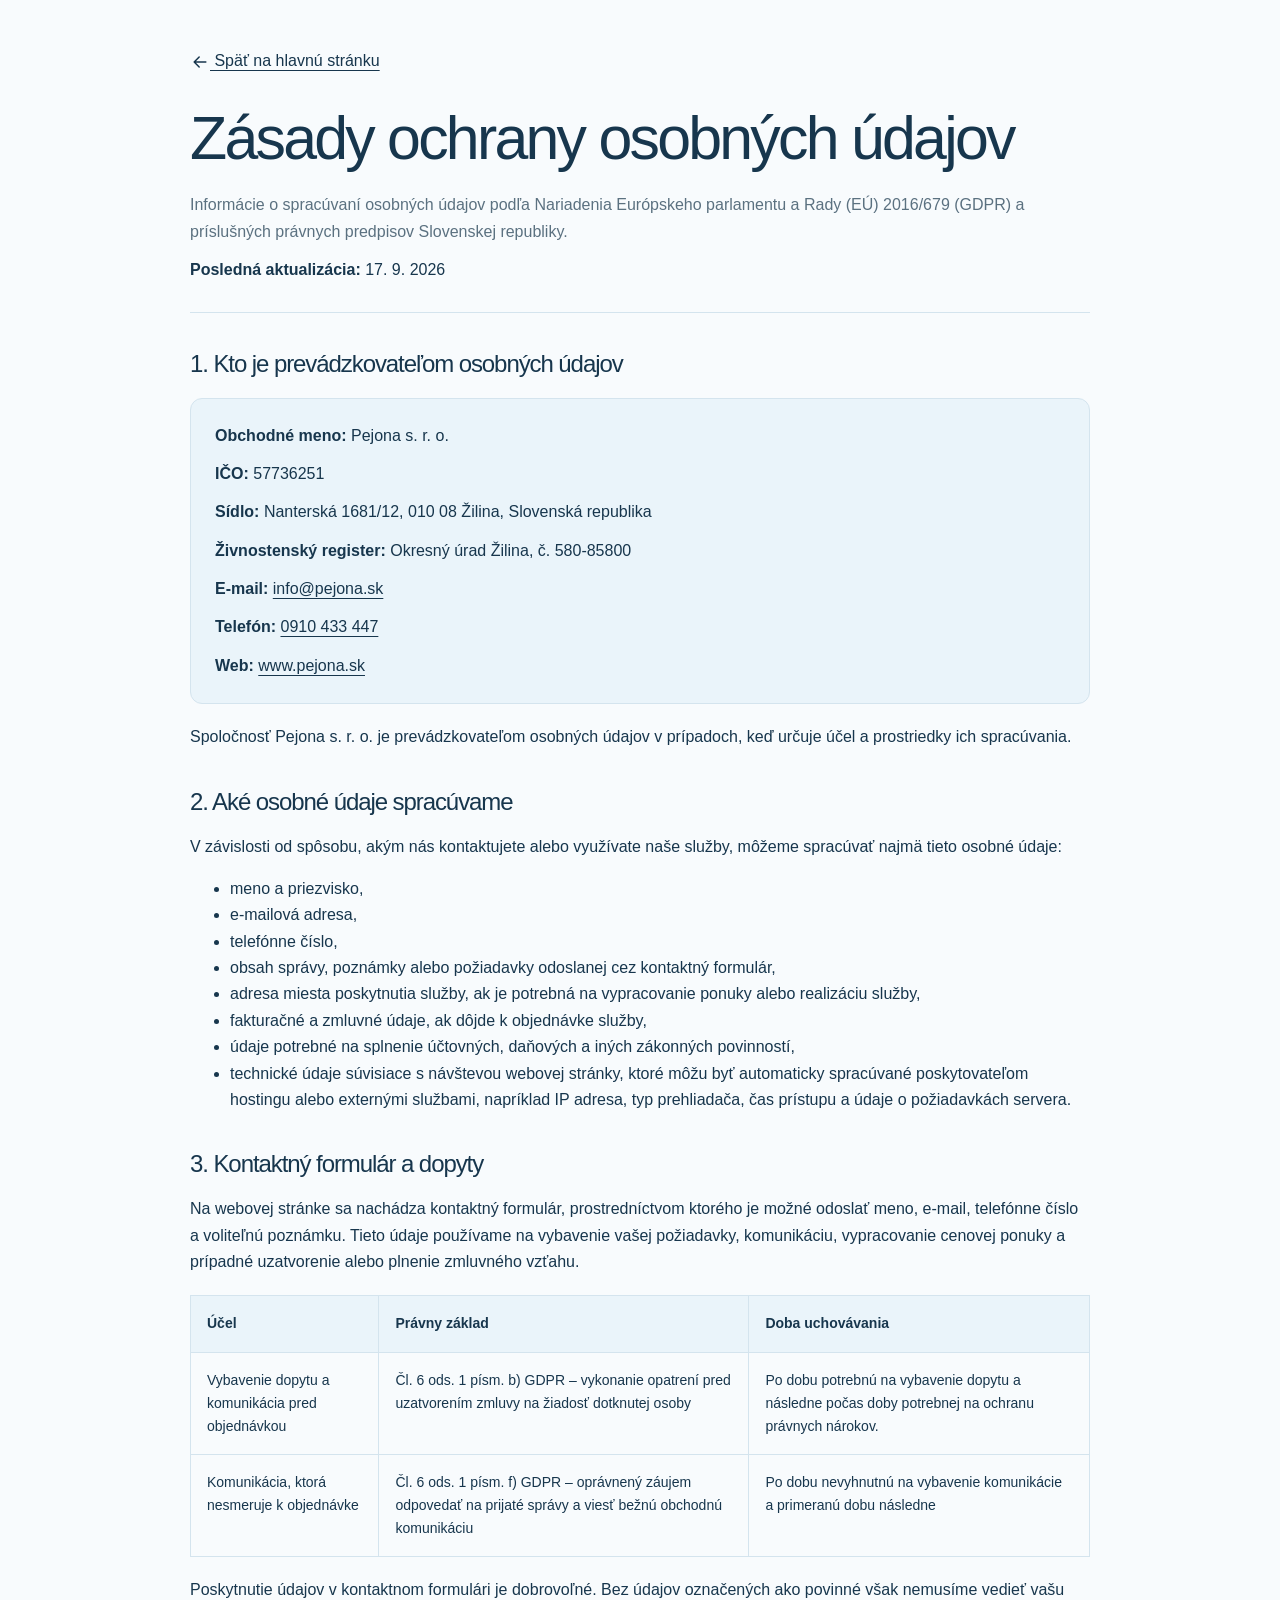
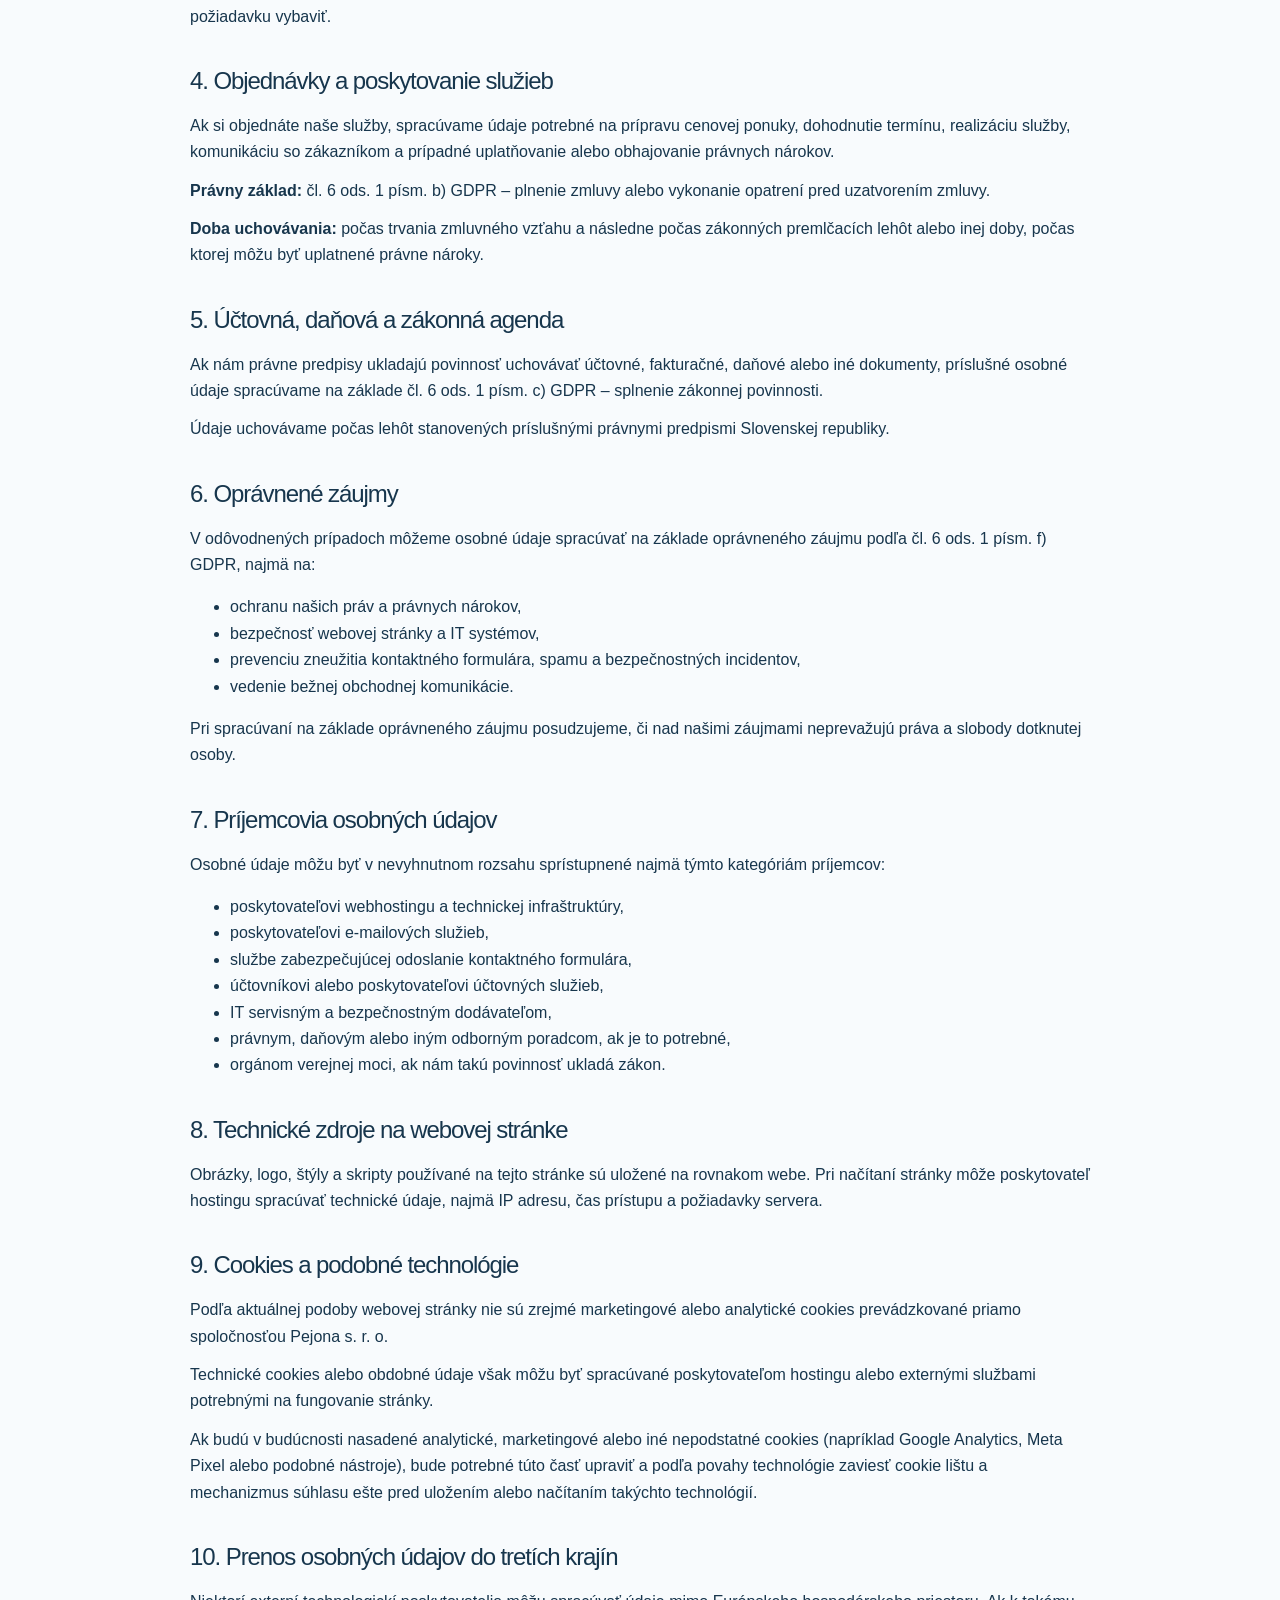
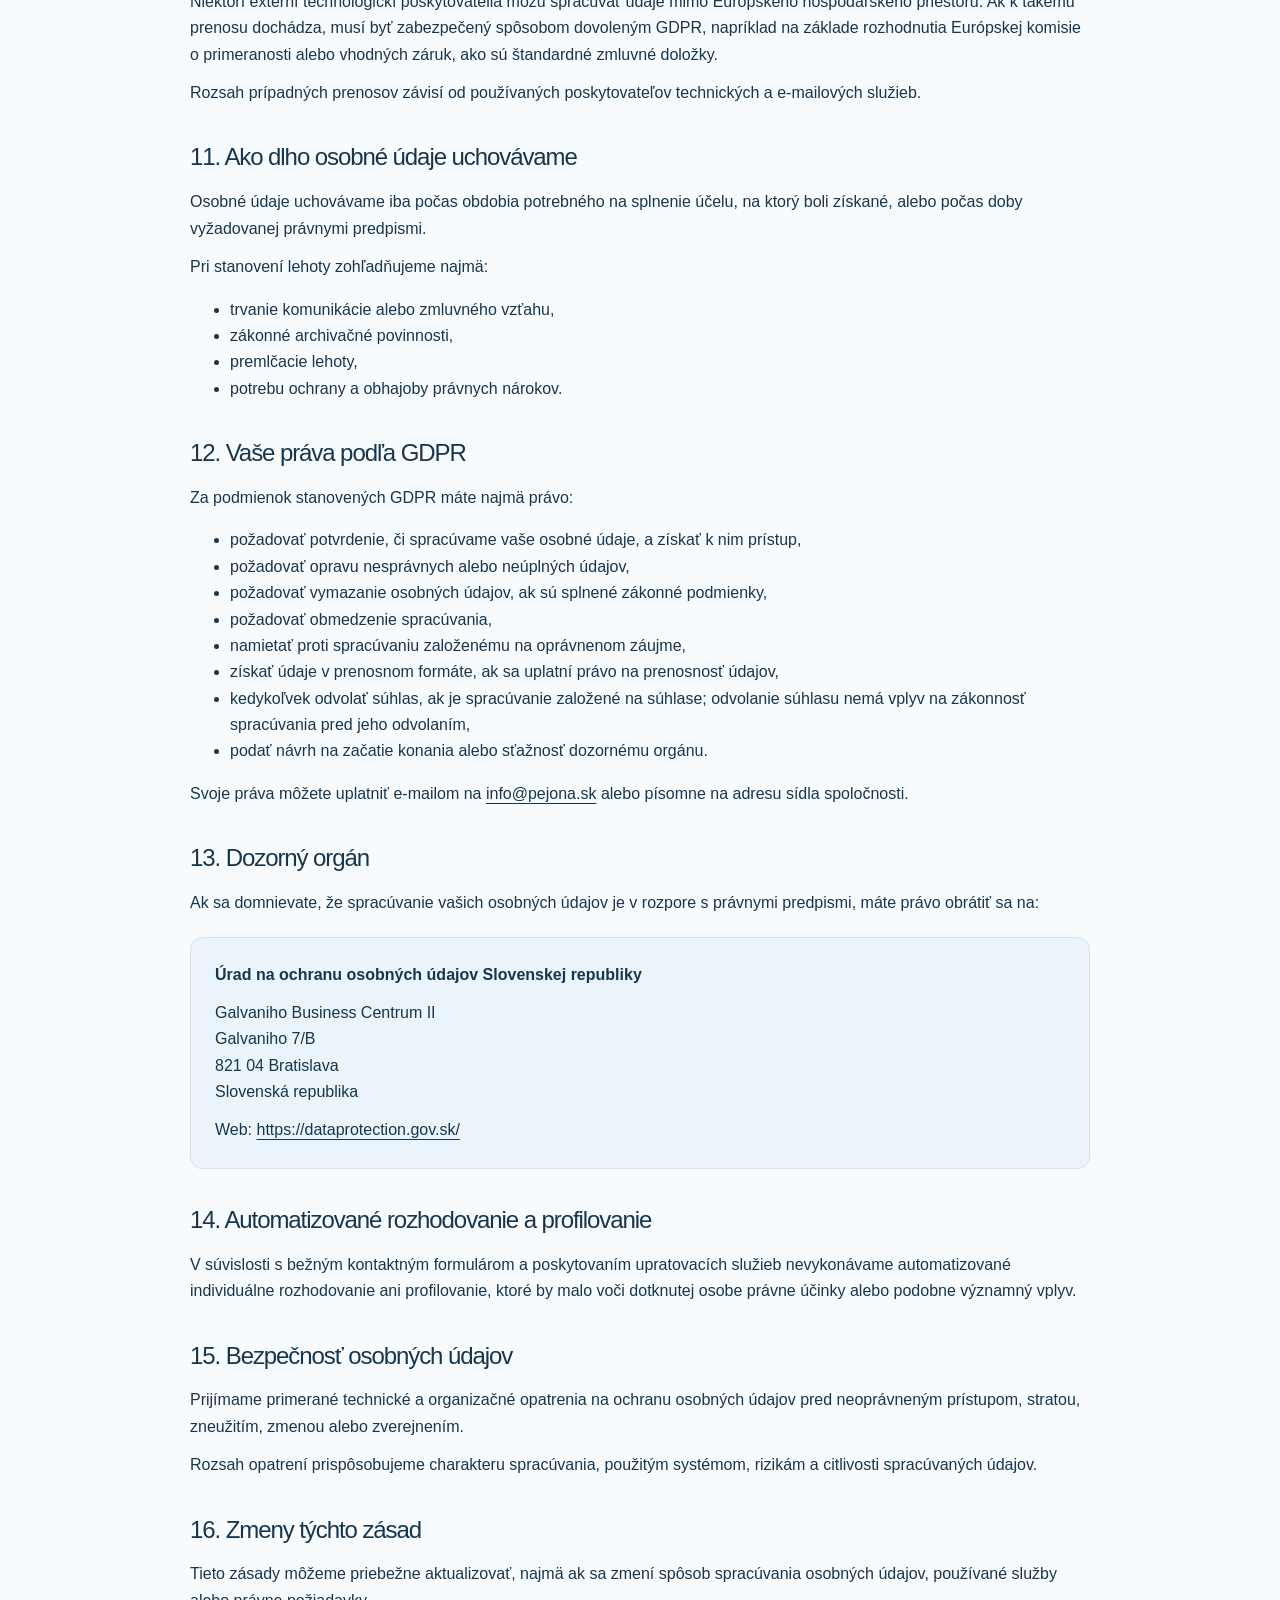
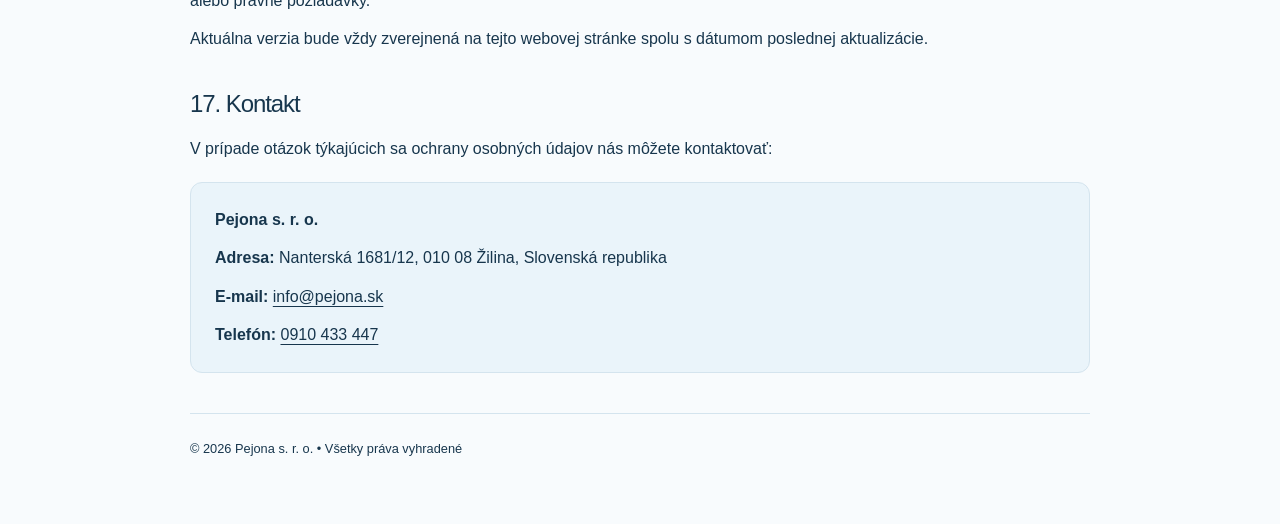
==== commit d3230c67: "fix and add ne icons" ====
--- a/gdpr.html
+++ b/gdpr.html
@@ -11,7 +11,7 @@
 </head>
 <body class="legal-page">
   <main class="wrap">
-    <a class="back" href="index.html">← Späť na hlavnú stránku</a>
+    <a class="back" href="index.html"><svg class="icon" viewBox="0 0 24 24" aria-hidden="true" focusable="false"><path d="M19 12H5m6-6-6 6 6 6"/></svg> Späť na hlavnú stránku</a>
 
     <header class="top">
       <h1>Zásady ochrany osobných údajov</h1>
--- a/styles.css
+++ b/styles.css
@@ -58,7 +58,17 @@
 .hero-note > span:first-child { color: var(--blue); }
 .note-divider { margin-inline: 5px; color: #b7cad7; }
 .hero-visual { position: relative; padding-bottom: 22px; }
-.hero-visual > img { width: 100%; height: 470px; object-fit: cover; object-position: 48% center; border-radius: 100px 20px 20px 20px; }
+.hero-slides { width: 100%; height: 470px; overflow: hidden; border-radius: 100px 20px 20px 20px; }
+.hero-slides { position: relative; background: var(--surface); }
+.hero-slide { position: absolute; inset: 0; width: 100%; height: 100%; object-fit: cover; opacity: 0; transition: opacity .7s ease; }
+.hero-slide.is-active { opacity: 1; }
+.hero-slide-controls { position: absolute; top: 18px; right: 16px; display: flex; align-items: center; padding: 2px 5px; border-radius: 30px; background: rgba(248,251,253,.95); box-shadow: 0 2px 12px #17364d14; }
+.hero-slide-controls button { display: grid; place-items: center; border: 0; background: transparent; color: var(--ink); width: 36px; height: 40px; padding: 0; border-radius: 50%; }
+.hero-slide-controls button:hover { background: var(--accent); }
+.slide-dots { display: flex; }
+.hero-slide-controls .slide-dot { width: 26px; }
+.slide-dot span { width: 6px; height: 6px; border-radius: 50%; background: #8296a4; }
+.slide-dot[aria-pressed="true"] span { background: var(--blue); width: 16px; border-radius: 4px; }
 .photo-caption { position: absolute; bottom: 0; left: 24px; right: 24px; display: flex; align-items: center; gap: 15px; padding: 20px 24px; background: var(--accent); border-radius: 12px; }
 .caption-symbol { font-size: 2.5rem; line-height: 1; }
 .photo-caption strong { display: block; font-size: .95rem; }
@@ -78,8 +88,8 @@
 .service-card details { margin-top: auto; padding-top: 24px; }
 .service-card summary { display: flex; justify-content: space-between; align-items: center; list-style: none; font-size: .8rem; font-weight: 600; min-height: 32px; }
 .service-card summary::-webkit-details-marker { display: none; }
-.service-card summary span { font-size: 1.2rem; }
-.service-card details[open] summary span { transform: rotate(45deg); }
+.service-card summary .icon { width: 20px; height: 20px; }
+.service-card details[open] .icon-expand { transform: rotate(45deg); }
 .service-card details p { margin-top: 14px; }
 .service-cta { background: var(--surface); border-color: var(--surface); }
 .service-cta .text-link { margin-top: auto; padding-top: 20px; }
@@ -139,7 +149,7 @@
 @media (max-width: 1050px) {
   .container { width: min(calc(100% - 48px), var(--container)); }
   .hero-grid { gap: 32px; }
-  .hero-visual > img { height: 450px; }
+ .hero-slides { height: 450px; }
   .hero-note { max-width: 270px; }
   .note-divider { display: none; }
   .service-grid { grid-template-columns: repeat(2, minmax(0, 1fr)); }
@@ -162,7 +172,7 @@
   .hero-description { max-width: 540px; }
   .hero-note { max-width: none; margin-top: 24px; }
   .note-divider { display: inline; }
-  .hero-visual > img { height: 400px; border-top-left-radius: 70px; }
+ .hero-slides { height: 400px; border-top-left-radius: 70px; }
   .benefits-grid { gap: 14px; }
   .benefits p { font-size: .75rem; }
   .benefits p span { display: block; margin-bottom: 4px; }
@@ -180,7 +190,7 @@
   .hero-cta { align-items: stretch; flex-direction: column; gap: 8px; }
   .hero-cta .text-link { justify-content: center; }
   .hero-note { font-size: .65rem; gap: 6px; }
-  .hero-visual > img { height: 340px; }
+ .hero-slides { height: 340px; }
   .photo-caption { left: 14px; right: 14px; padding: 16px; }
   .benefits-grid { gap: 10px; }
   .service-grid { grid-template-columns: 1fr; }
@@ -194,3 +204,11 @@
   html { scroll-behavior: auto; }
   *, *::before, *::after { transition: none !important; }
 }
+
+/* Shared vector icons: fixed geometry independent of system fonts. */
+.icon { display: inline-block; width: 20px; height: 20px; flex: 0 0 auto; vertical-align: middle; fill: none; stroke: currentColor; stroke-width: 1.8; stroke-linecap: round; stroke-linejoin: round; }
+.icon-expand { transition: transform .2s ease; }
+.hero-note .icon { width: 16px; height: 16px; }
+.caption-symbol .icon { width: 40px; height: 40px; }
+.menu-toggle .icon-close, .menu-toggle[aria-expanded="true"] .icon-menu, .slide-play .icon-play, .slide-play.is-paused .icon-pause { display: none; }
+.menu-toggle[aria-expanded="true"] .icon-close, .slide-play.is-paused .icon-play { display: inline-block; }
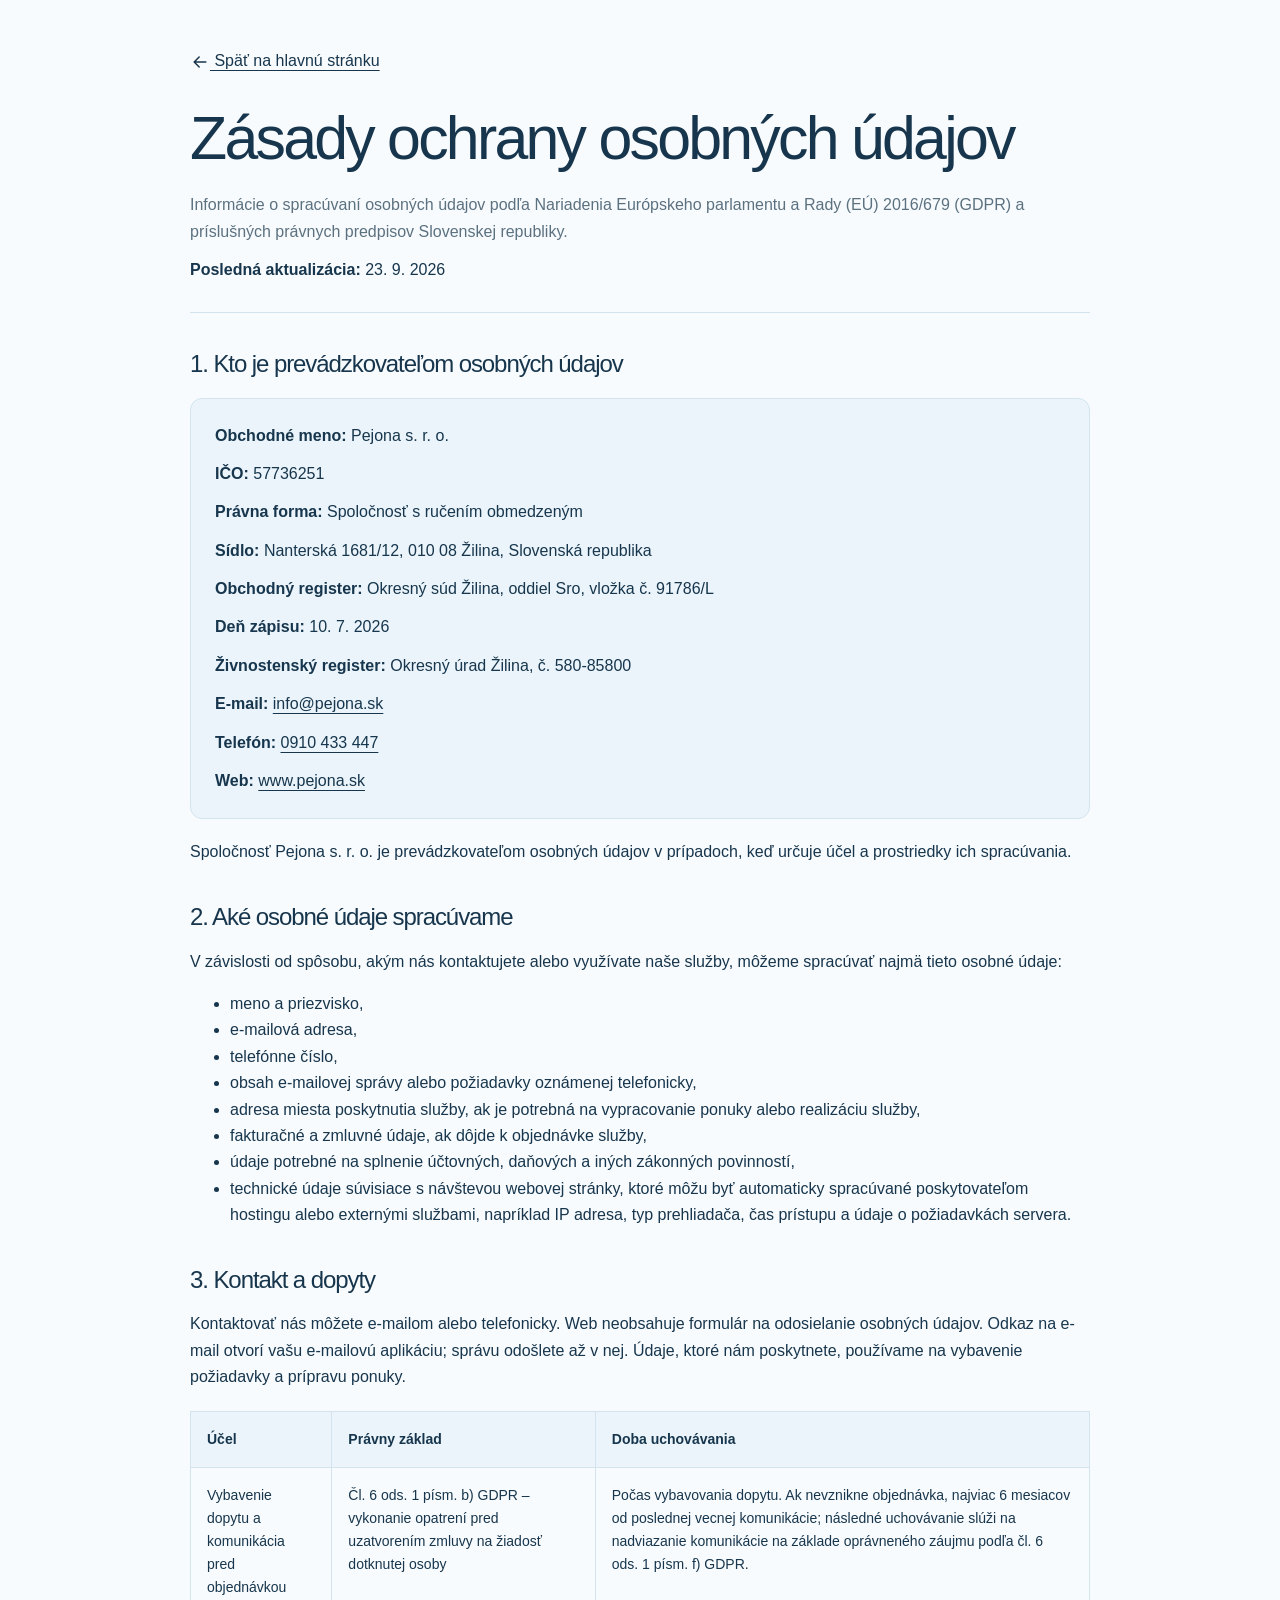
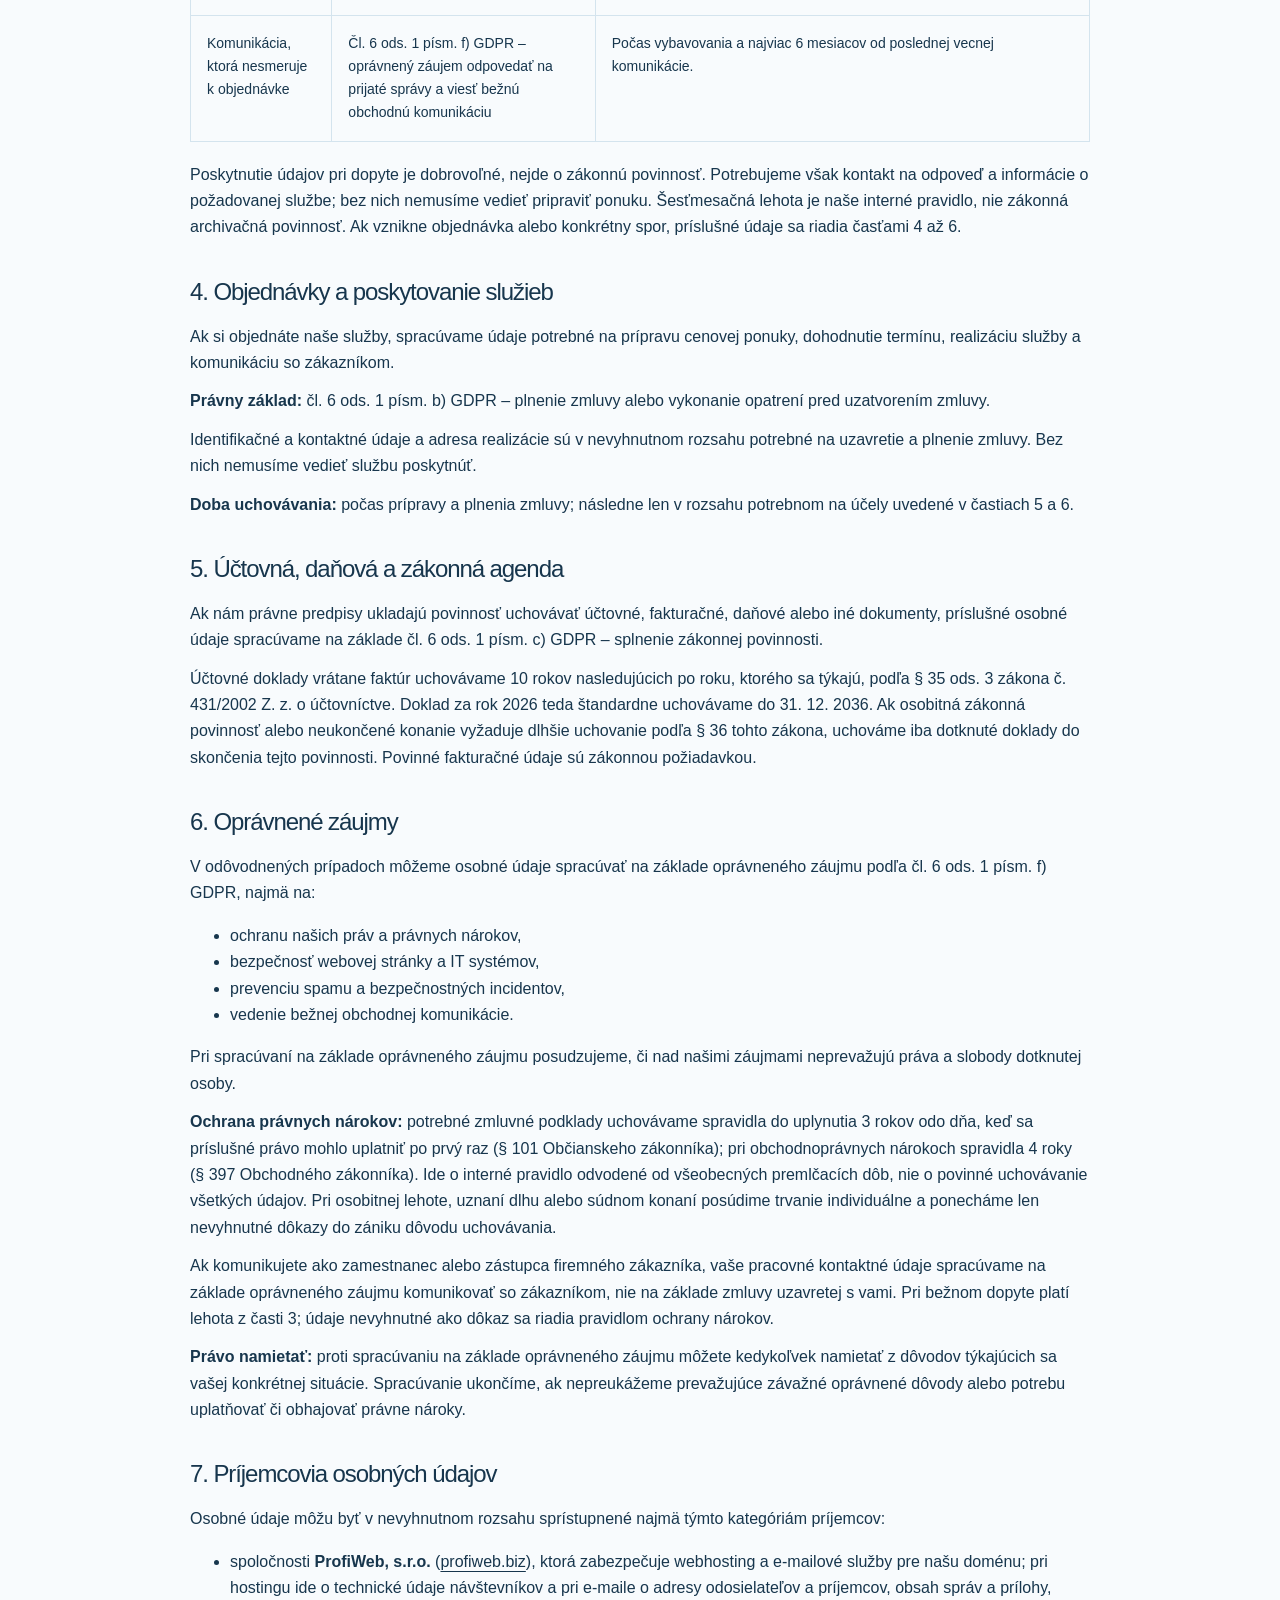
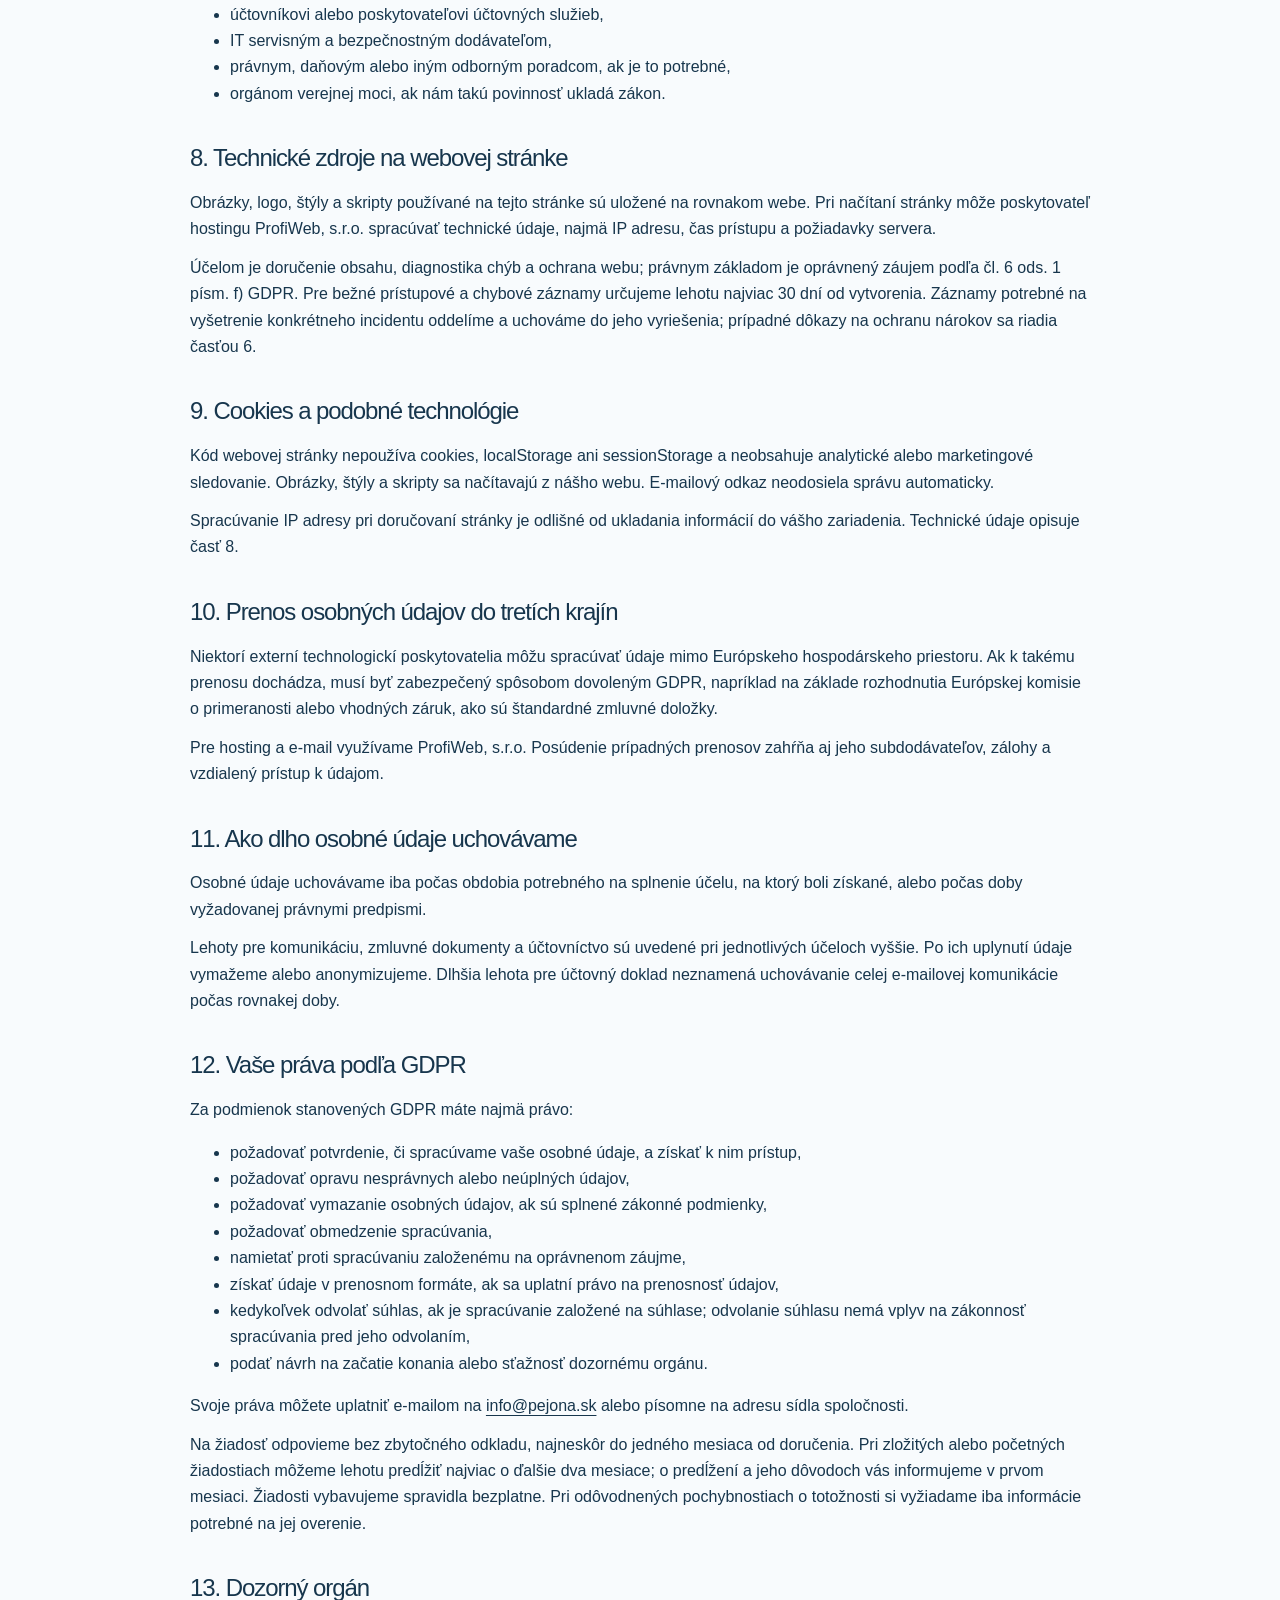
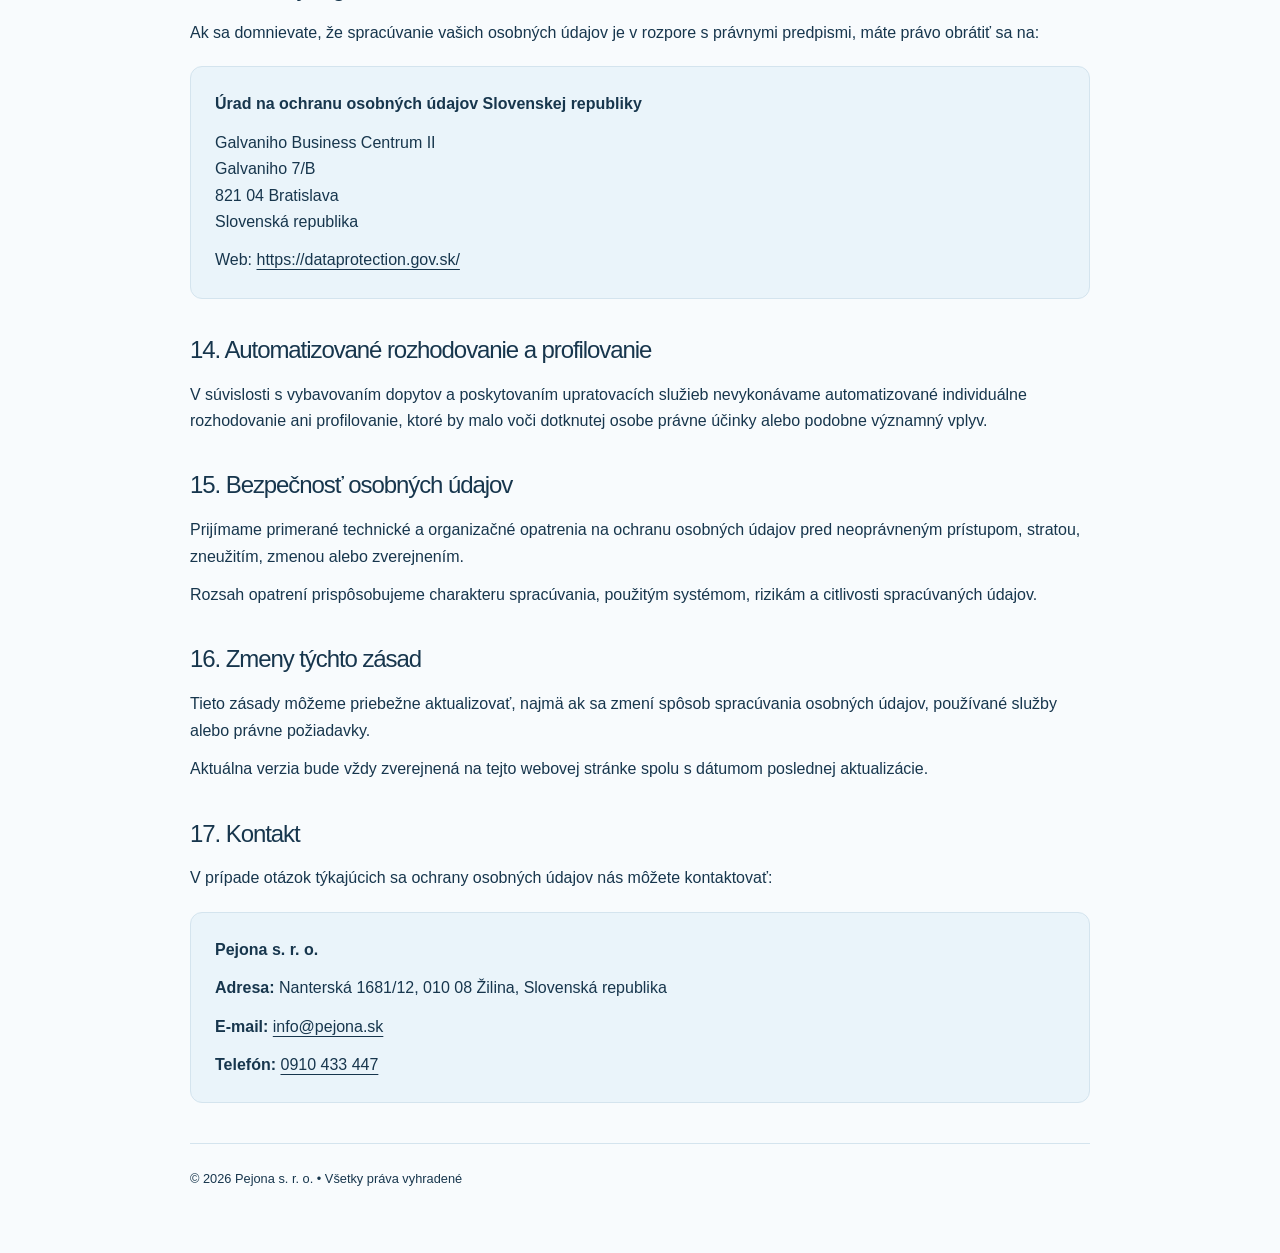
==== commit c919ec8f: "fix gdpr" ====
--- a/gdpr.html
+++ b/gdpr.html
@@ -16,7 +16,7 @@
     <header class="top">
       <h1>Zásady ochrany osobných údajov</h1>
       <p class="muted">Informácie o spracúvaní osobných údajov podľa Nariadenia Európskeho parlamentu a Rady (EÚ) 2016/679 (GDPR) a príslušných právnych predpisov Slovenskej republiky.</p>
-      <p><strong>Posledná aktualizácia:</strong> 17. 9. 2026</p>
+      <p><strong>Posledná aktualizácia:</strong> 23. 9. 2026</p>
     </header>
 
     <section>
@@ -25,7 +25,10 @@
       <div class="card">
         <p><strong>Obchodné meno:</strong> Pejona s. r. o.</p>
         <p><strong>IČO:</strong> 57736251</p>
+        <p><strong>Právna forma:</strong> Spoločnosť s ručením obmedzeným</p>
         <p><strong>Sídlo:</strong> Nanterská 1681/12, 010 08 Žilina, Slovenská republika</p>
+        <p><strong>Obchodný register:</strong> Okresný súd Žilina, oddiel Sro, vložka č. 91786/L</p>
+        <p><strong>Deň zápisu:</strong> 10. 7. 2026</p>
         <p><strong>Živnostenský register:</strong> Okresný úrad Žilina, č. 580-85800</p>
         <p><strong>E-mail:</strong> <a href="mailto:info@pejona.sk">info@pejona.sk</a></p>
         <p><strong>Telefón:</strong> <a href="tel:+421910433447">0910 433 447</a></p>
@@ -42,7 +45,7 @@
         <li>meno a priezvisko,</li>
         <li>e-mailová adresa,</li>
         <li>telefónne číslo,</li>
-        <li>obsah správy, poznámky alebo požiadavky odoslanej cez kontaktný formulár,</li>
+        <li>obsah e-mailovej správy alebo požiadavky oznámenej telefonicky,</li>
         <li>adresa miesta poskytnutia služby, ak je potrebná na vypracovanie ponuky alebo realizáciu služby,</li>
         <li>fakturačné a zmluvné údaje, ak dôjde k objednávke služby,</li>
         <li>údaje potrebné na splnenie účtovných, daňových a iných zákonných povinností,</li>
@@ -51,8 +54,8 @@
     </section>
 
     <section>
-      <h2>3. Kontaktný formulár a dopyty</h2>
-      <p>Na webovej stránke sa nachádza kontaktný formulár, prostredníctvom ktorého je možné odoslať meno, e-mail, telefónne číslo a voliteľnú poznámku. Tieto údaje používame na vybavenie vašej požiadavky, komunikáciu, vypracovanie cenovej ponuky a prípadné uzatvorenie alebo plnenie zmluvného vzťahu.</p>
+      <h2>3. Kontakt a dopyty</h2>
+      <p>Kontaktovať nás môžete e-mailom alebo telefonicky. Web neobsahuje formulár na odosielanie osobných údajov. Odkaz na e-mail otvorí vašu e-mailovú aplikáciu; správu odošlete až v nej. Údaje, ktoré nám poskytnete, používame na vybavenie požiadavky a prípravu ponuky.</p>
 
       <div class="table-scroll" role="region" aria-label="Účely spracúvania údajov" tabindex="0"><table>
         <thead>
@@ -66,33 +69,35 @@
           <tr>
             <td>Vybavenie dopytu a komunikácia pred objednávkou</td>
             <td>Čl. 6 ods. 1 písm. b) GDPR – vykonanie opatrení pred uzatvorením zmluvy na žiadosť dotknutej osoby</td>
-            <td>Po dobu potrebnú na vybavenie dopytu a následne počas doby potrebnej na ochranu právnych nárokov.</td>
+            <td>Počas vybavovania dopytu. Ak nevznikne objednávka, najviac 6 mesiacov od poslednej vecnej komunikácie; následné uchovávanie slúži na nadviazanie komunikácie na základe oprávneného záujmu podľa čl. 6 ods. 1 písm. f) GDPR.</td>
           </tr>
           <tr>
             <td>Komunikácia, ktorá nesmeruje k objednávke</td>
             <td>Čl. 6 ods. 1 písm. f) GDPR – oprávnený záujem odpovedať na prijaté správy a viesť bežnú obchodnú komunikáciu</td>
-            <td>Po dobu nevyhnutnú na vybavenie komunikácie a primeranú dobu následne</td>
+            <td>Počas vybavovania a najviac 6 mesiacov od poslednej vecnej komunikácie.</td>
           </tr>
         </tbody>
       </table></div>
 
-      <p>Poskytnutie údajov v kontaktnom formulári je dobrovoľné. Bez údajov označených ako povinné však nemusíme vedieť vašu požiadavku vybaviť.</p>
+      <p>Poskytnutie údajov pri dopyte je dobrovoľné, nejde o zákonnú povinnosť. Potrebujeme však kontakt na odpoveď a informácie o požadovanej službe; bez nich nemusíme vedieť pripraviť ponuku. Šesťmesačná lehota je naše interné pravidlo, nie zákonná archivačná povinnosť. Ak vznikne objednávka alebo konkrétny spor, príslušné údaje sa riadia časťami 4 až 6.</p>
     </section>
 
     <section>
       <h2>4. Objednávky a poskytovanie služieb</h2>
-      <p>Ak si objednáte naše služby, spracúvame údaje potrebné na prípravu cenovej ponuky, dohodnutie termínu, realizáciu služby, komunikáciu so zákazníkom a prípadné uplatňovanie alebo obhajovanie právnych nárokov.</p>
+      <p>Ak si objednáte naše služby, spracúvame údaje potrebné na prípravu cenovej ponuky, dohodnutie termínu, realizáciu služby a komunikáciu so zákazníkom.</p>
 
       <p><strong>Právny základ:</strong> čl. 6 ods. 1 písm. b) GDPR – plnenie zmluvy alebo vykonanie opatrení pred uzatvorením zmluvy.</p>
 
-      <p><strong>Doba uchovávania:</strong> počas trvania zmluvného vzťahu a následne počas zákonných premlčacích lehôt alebo inej doby, počas ktorej môžu byť uplatnené právne nároky.</p>
+      <p>Identifikačné a kontaktné údaje a adresa realizácie sú v nevyhnutnom rozsahu potrebné na uzavretie a plnenie zmluvy. Bez nich nemusíme vedieť službu poskytnúť.</p>
+
+      <p><strong>Doba uchovávania:</strong> počas prípravy a plnenia zmluvy; následne len v rozsahu potrebnom na účely uvedené v častiach 5 a 6.</p>
     </section>
 
     <section>
       <h2>5. Účtovná, daňová a zákonná agenda</h2>
       <p>Ak nám právne predpisy ukladajú povinnosť uchovávať účtovné, fakturačné, daňové alebo iné dokumenty, príslušné osobné údaje spracúvame na základe čl. 6 ods. 1 písm. c) GDPR – splnenie zákonnej povinnosti.</p>
 
-      <p>Údaje uchovávame počas lehôt stanovených príslušnými právnymi predpismi Slovenskej republiky.</p>
+      <p>Účtovné doklady vrátane faktúr uchovávame 10 rokov nasledujúcich po roku, ktorého sa týkajú, podľa § 35 ods. 3 zákona č. 431/2002 Z. z. o účtovníctve. Doklad za rok 2026 teda štandardne uchovávame do 31. 12. 2036. Ak osobitná zákonná povinnosť alebo neukončené konanie vyžaduje dlhšie uchovanie podľa § 36 tohto zákona, uchováme iba dotknuté doklady do skončenia tejto povinnosti. Povinné fakturačné údaje sú zákonnou požiadavkou.</p>
     </section>
 
     <section>
@@ -101,19 +106,20 @@
       <ul>
         <li>ochranu našich práv a právnych nárokov,</li>
         <li>bezpečnosť webovej stránky a IT systémov,</li>
-        <li>prevenciu zneužitia kontaktného formulára, spamu a bezpečnostných incidentov,</li>
+        <li>prevenciu spamu a bezpečnostných incidentov,</li>
         <li>vedenie bežnej obchodnej komunikácie.</li>
       </ul>
       <p>Pri spracúvaní na základe oprávneného záujmu posudzujeme, či nad našimi záujmami neprevažujú práva a slobody dotknutej osoby.</p>
+      <p><strong>Ochrana právnych nárokov:</strong> potrebné zmluvné podklady uchovávame spravidla do uplynutia 3 rokov odo dňa, keď sa príslušné právo mohlo uplatniť po prvý raz (§ 101 Občianskeho zákonníka); pri obchodnoprávnych nárokoch spravidla 4 roky (§ 397 Obchodného zákonníka). Ide o interné pravidlo odvodené od všeobecných premlčacích dôb, nie o povinné uchovávanie všetkých údajov. Pri osobitnej lehote, uznaní dlhu alebo súdnom konaní posúdime trvanie individuálne a ponecháme len nevyhnutné dôkazy do zániku dôvodu uchovávania.</p>
+      <p>Ak komunikujete ako zamestnanec alebo zástupca firemného zákazníka, vaše pracovné kontaktné údaje spracúvame na základe oprávneného záujmu komunikovať so zákazníkom, nie na základe zmluvy uzavretej s vami. Pri bežnom dopyte platí lehota z časti 3; údaje nevyhnutné ako dôkaz sa riadia pravidlom ochrany nárokov.</p>
+      <p><strong>Právo namietať:</strong> proti spracúvaniu na základe oprávneného záujmu môžete kedykoľvek namietať z dôvodov týkajúcich sa vašej konkrétnej situácie. Spracúvanie ukončíme, ak nepreukážeme prevažujúce závažné oprávnené dôvody alebo potrebu uplatňovať či obhajovať právne nároky.</p>
     </section>
 
     <section>
       <h2>7. Príjemcovia osobných údajov</h2>
       <p>Osobné údaje môžu byť v nevyhnutnom rozsahu sprístupnené najmä týmto kategóriám príjemcov:</p>
       <ul>
-        <li>poskytovateľovi webhostingu a technickej infraštruktúry,</li>
-        <li>poskytovateľovi e-mailových služieb,</li>
-        <li>službe zabezpečujúcej odoslanie kontaktného formulára,</li>
+        <li>spoločnosti <strong>ProfiWeb, s.r.o.</strong> (<a href="https://profiweb.biz/">profiweb.biz</a>), ktorá zabezpečuje webhosting a e-mailové služby pre našu doménu; pri hostingu ide o technické údaje návštevníkov a pri e-maile o adresy odosielateľov a príjemcov, obsah správ a prílohy,</li>
         <li>účtovníkovi alebo poskytovateľovi účtovných služieb,</li>
         <li>IT servisným a bezpečnostným dodávateľom,</li>
         <li>právnym, daňovým alebo iným odborným poradcom, ak je to potrebné,</li>
@@ -124,33 +130,28 @@
 
     <section>
       <h2>8. Technické zdroje na webovej stránke</h2>
-      <p>Obrázky, logo, štýly a skripty používané na tejto stránke sú uložené na rovnakom webe. Pri načítaní stránky môže poskytovateľ hostingu spracúvať technické údaje, najmä IP adresu, čas prístupu a požiadavky servera.</p>
+      <p>Obrázky, logo, štýly a skripty používané na tejto stránke sú uložené na rovnakom webe. Pri načítaní stránky môže poskytovateľ hostingu ProfiWeb, s.r.o. spracúvať technické údaje, najmä IP adresu, čas prístupu a požiadavky servera.</p>
+      <p>Účelom je doručenie obsahu, diagnostika chýb a ochrana webu; právnym základom je oprávnený záujem podľa čl. 6 ods. 1 písm. f) GDPR. Pre bežné prístupové a chybové záznamy určujeme lehotu najviac 30 dní od vytvorenia. Záznamy potrebné na vyšetrenie konkrétneho incidentu oddelíme a uchováme do jeho vyriešenia; prípadné dôkazy na ochranu nárokov sa riadia časťou 6.</p>
     </section>
 
     <section>
       <h2>9. Cookies a podobné technológie</h2>
-      <p>Podľa aktuálnej podoby webovej stránky nie sú zrejmé marketingové alebo analytické cookies prevádzkované priamo spoločnosťou Pejona s. r. o.</p>
-      <p>Technické cookies alebo obdobné údaje však môžu byť spracúvané poskytovateľom hostingu alebo externými službami potrebnými na fungovanie stránky.</p>
-      <p>Ak budú v budúcnosti nasadené analytické, marketingové alebo iné nepodstatné cookies (napríklad Google Analytics, Meta Pixel alebo podobné nástroje), bude potrebné túto časť upraviť a podľa povahy technológie zaviesť cookie lištu a mechanizmus súhlasu ešte pred uložením alebo načítaním takýchto technológií.</p>
-    </section>
-
-    <section>
+      <p>Kód webovej stránky nepoužíva cookies, localStorage ani sessionStorage a neobsahuje analytické alebo marketingové sledovanie. Obrázky, štýly a skripty sa načítavajú z nášho webu. E-mailový odkaz neodosiela správu automaticky.</p>
+      <p>Spracúvanie IP adresy pri doručovaní stránky je odlišné od ukladania informácií do vášho zariadenia. Technické údaje opisuje časť 8.</p>
+    </section>
+
+    <section>
+      <!-- Pred zverejnením overiť miesta spracúvania a subdodávateľov ProfiWeb; pozri GDPR-IMPLEMENTATION.md. -->
       <h2>10. Prenos osobných údajov do tretích krajín</h2>
       <p>Niektorí externí technologickí poskytovatelia môžu spracúvať údaje mimo Európskeho hospodárskeho priestoru. Ak k takému prenosu dochádza, musí byť zabezpečený spôsobom dovoleným GDPR, napríklad na základe rozhodnutia Európskej komisie o primeranosti alebo vhodných záruk, ako sú štandardné zmluvné doložky.</p>
 
-      <p>Rozsah prípadných prenosov závisí od používaných poskytovateľov technických a e-mailových služieb.</p>
+      <p>Pre hosting a e-mail využívame ProfiWeb, s.r.o. Posúdenie prípadných prenosov zahŕňa aj jeho subdodávateľov, zálohy a vzdialený prístup k údajom.</p>
     </section>
 
     <section>
       <h2>11. Ako dlho osobné údaje uchovávame</h2>
       <p>Osobné údaje uchovávame iba počas obdobia potrebného na splnenie účelu, na ktorý boli získané, alebo počas doby vyžadovanej právnymi predpismi.</p>
-      <p>Pri stanovení lehoty zohľadňujeme najmä:</p>
-      <ul>
-        <li>trvanie komunikácie alebo zmluvného vzťahu,</li>
-        <li>zákonné archivačné povinnosti,</li>
-        <li>premlčacie lehoty,</li>
-        <li>potrebu ochrany a obhajoby právnych nárokov.</li>
-      </ul>
+      <p>Lehoty pre komunikáciu, zmluvné dokumenty a účtovníctvo sú uvedené pri jednotlivých účeloch vyššie. Po ich uplynutí údaje vymažeme alebo anonymizujeme. Dlhšia lehota pre účtovný doklad neznamená uchovávanie celej e-mailovej komunikácie počas rovnakej doby.</p>
     </section>
 
     <section>
@@ -168,6 +169,7 @@
       </ul>
 
       <p>Svoje práva môžete uplatniť e-mailom na <a href="mailto:info@pejona.sk">info@pejona.sk</a> alebo písomne na adresu sídla spoločnosti.</p>
+      <p>Na žiadosť odpovieme bez zbytočného odkladu, najneskôr do jedného mesiaca od doručenia. Pri zložitých alebo početných žiadostiach môžeme lehotu predĺžiť najviac o ďalšie dva mesiace; o predĺžení a jeho dôvodoch vás informujeme v prvom mesiaci. Žiadosti vybavujeme spravidla bezplatne. Pri odôvodnených pochybnostiach o totožnosti si vyžiadame iba informácie potrebné na jej overenie.</p>
     </section>
 
     <section>
@@ -186,7 +188,7 @@
 
     <section>
       <h2>14. Automatizované rozhodovanie a profilovanie</h2>
-      <p>V súvislosti s bežným kontaktným formulárom a poskytovaním upratovacích služieb nevykonávame automatizované individuálne rozhodovanie ani profilovanie, ktoré by malo voči dotknutej osobe právne účinky alebo podobne významný vplyv.</p>
+      <p>V súvislosti s vybavovaním dopytov a poskytovaním upratovacích služieb nevykonávame automatizované individuálne rozhodovanie ani profilovanie, ktoré by malo voči dotknutej osobe právne účinky alebo podobne významný vplyv.</p>
     </section>
 
     <section>
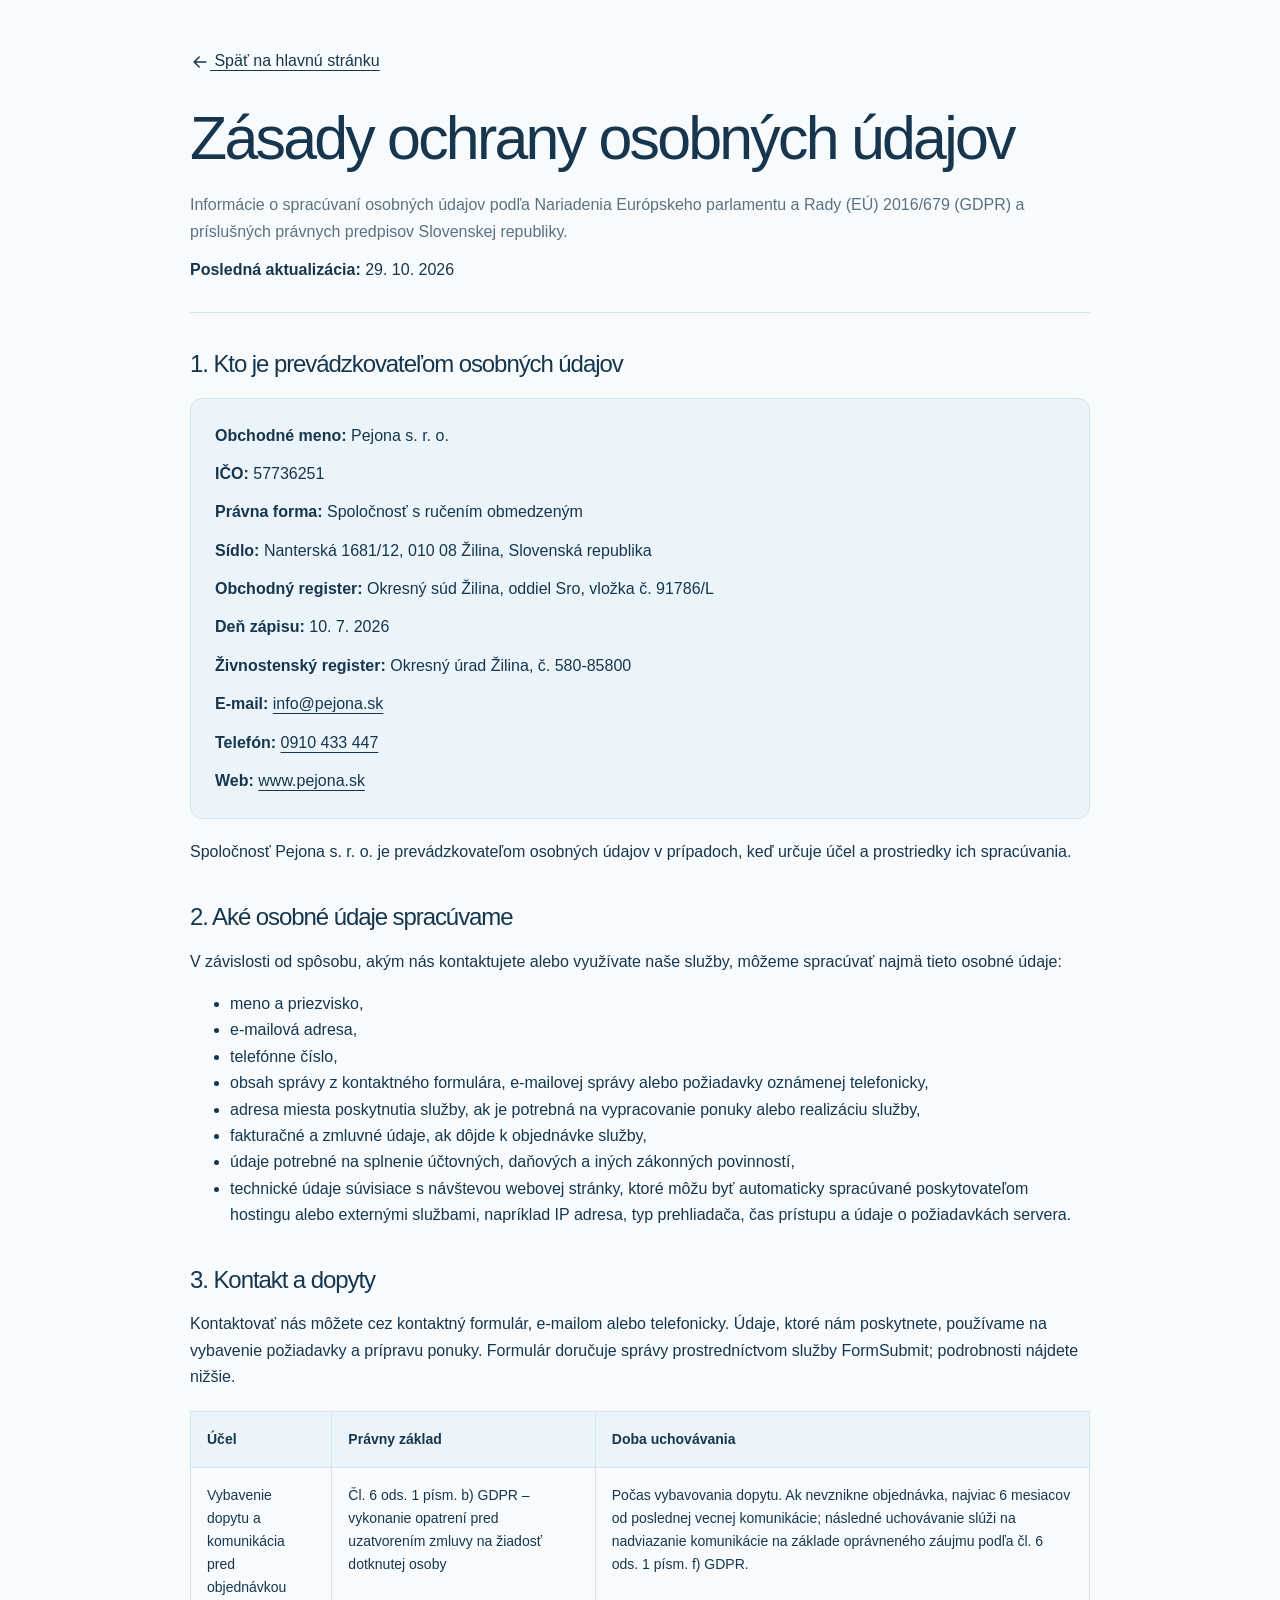
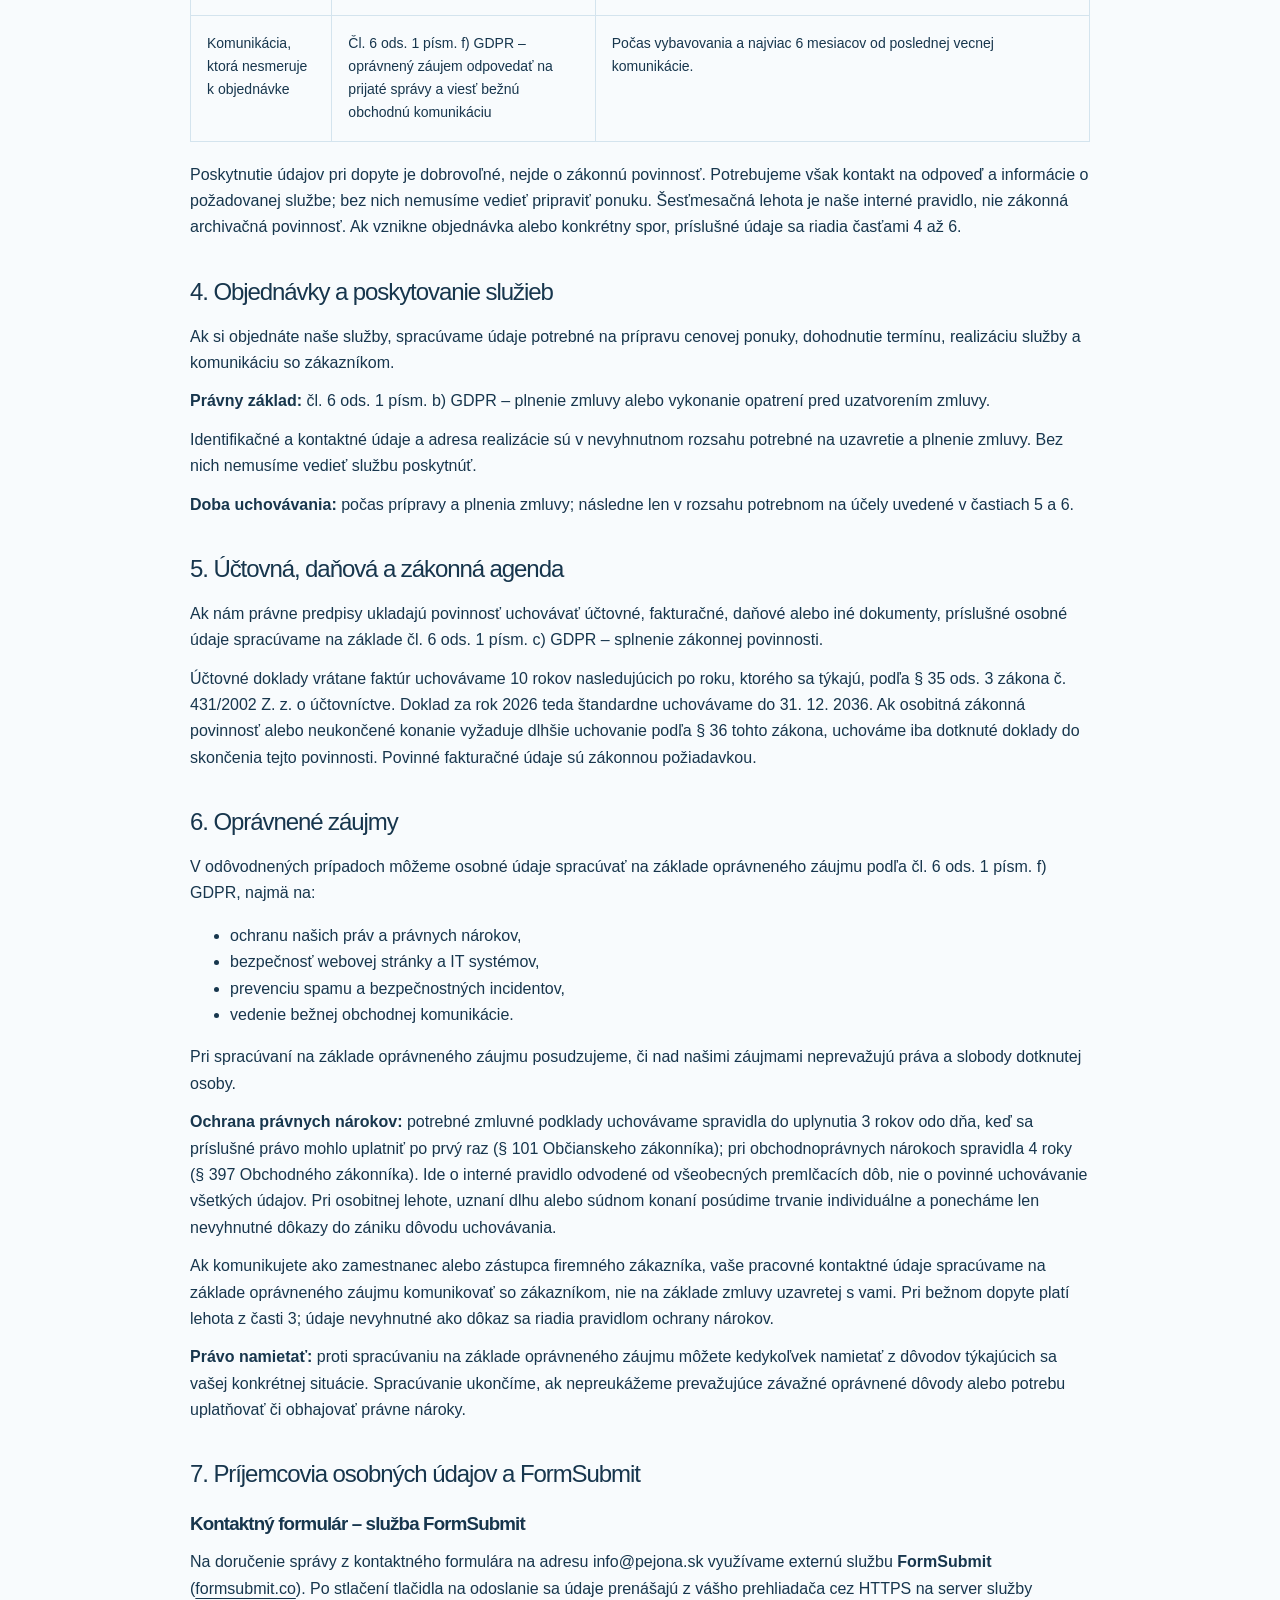
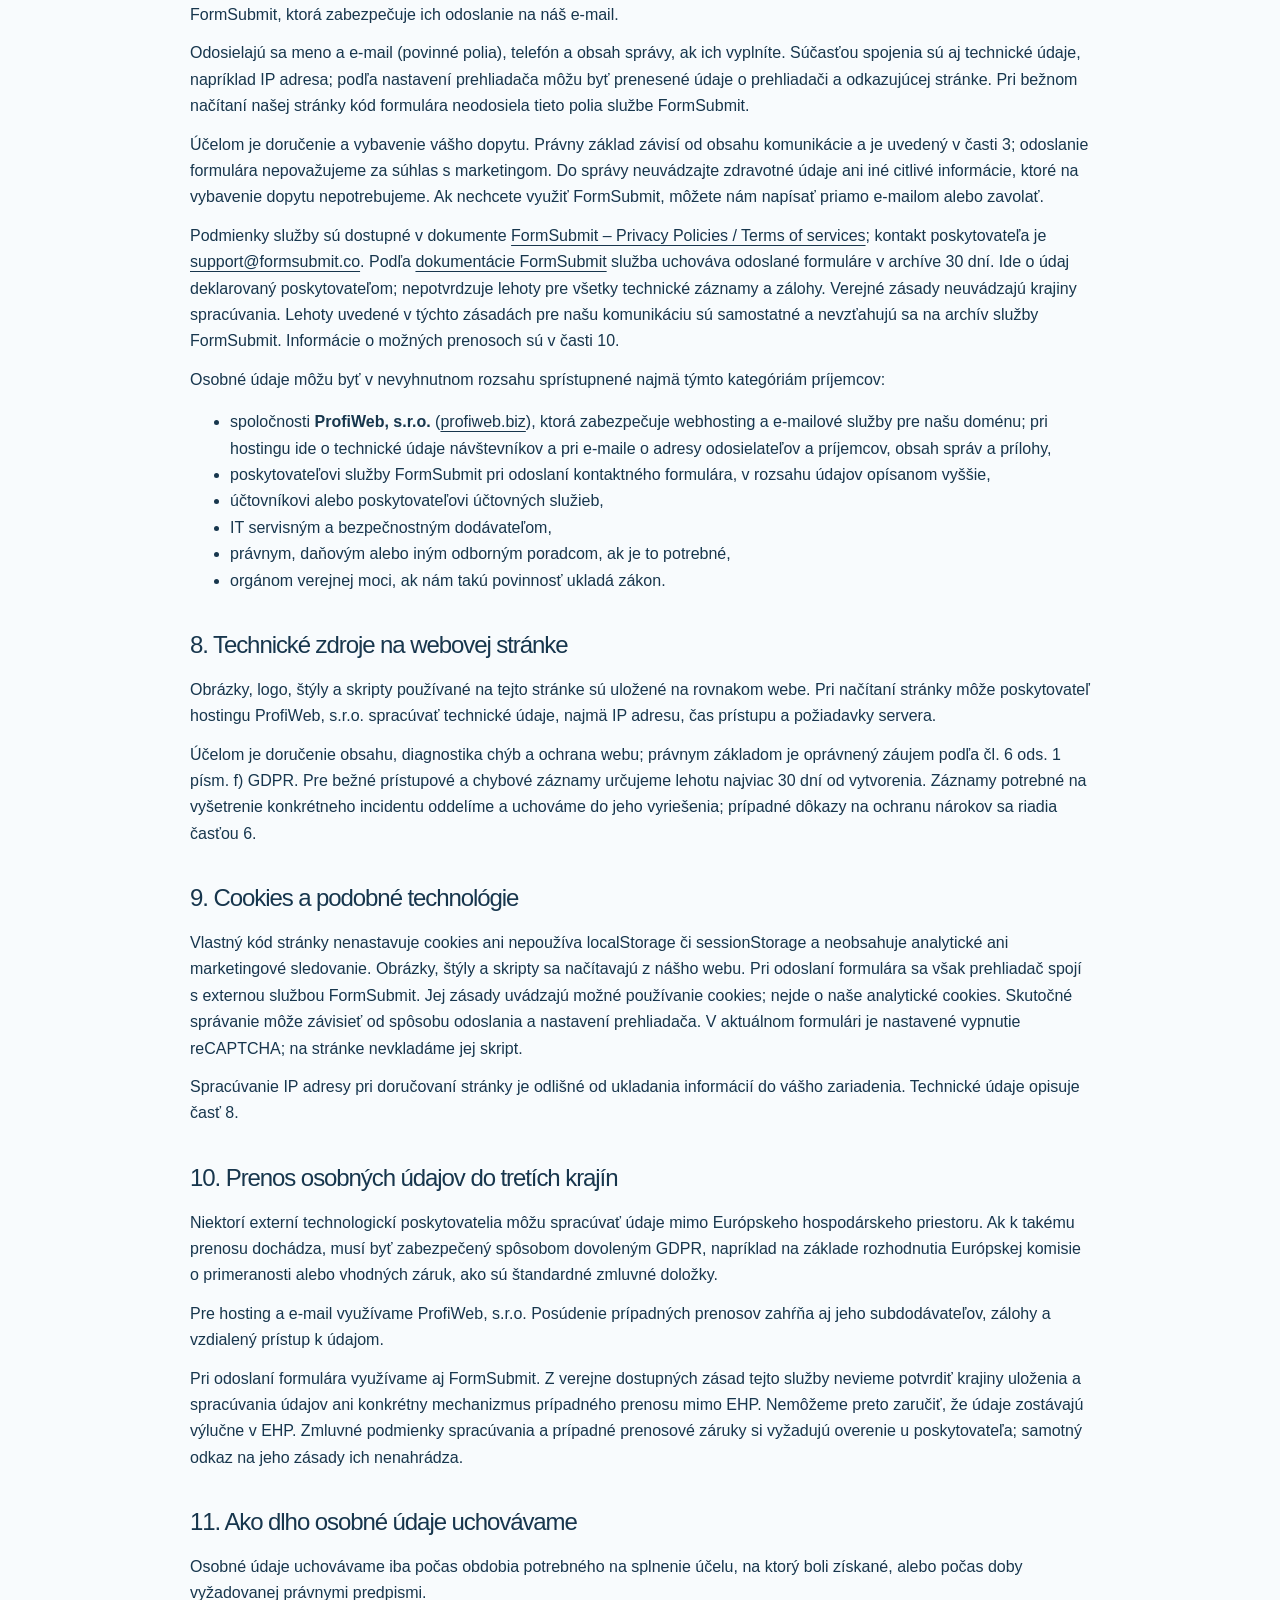
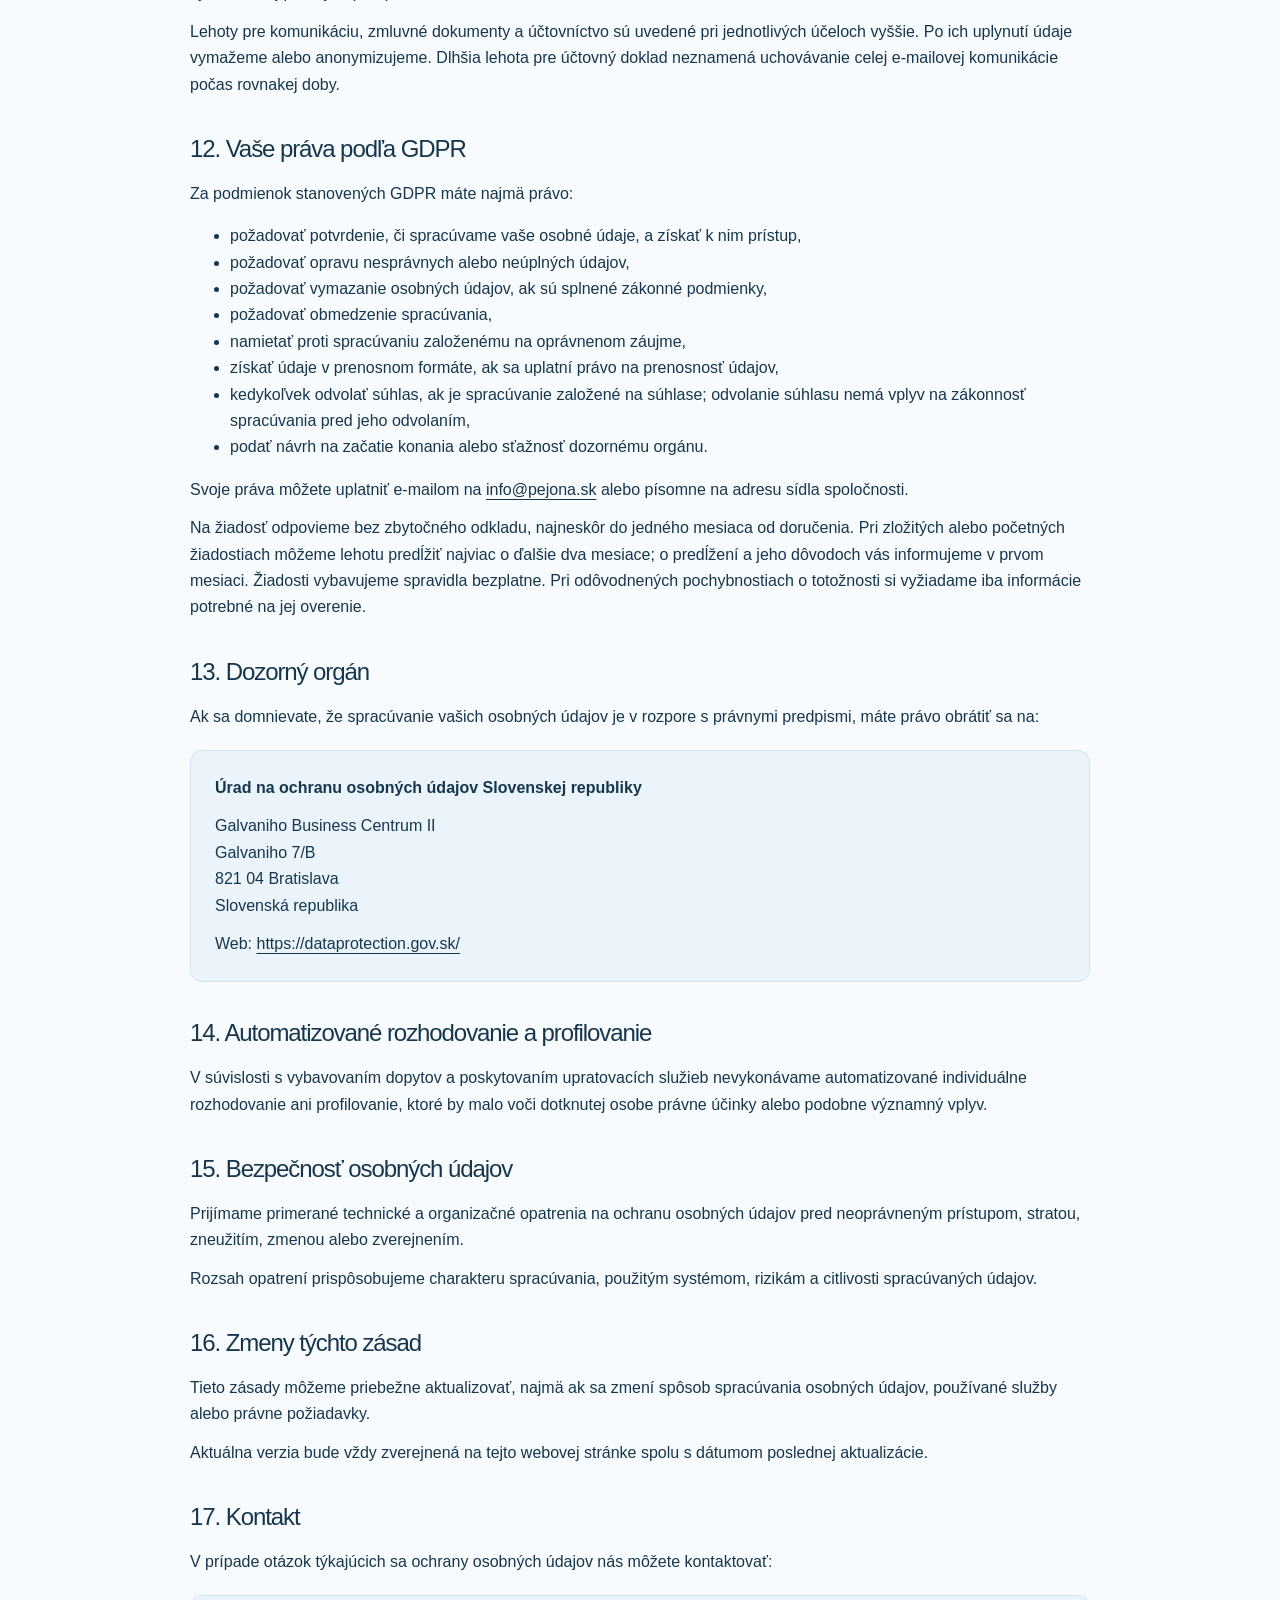
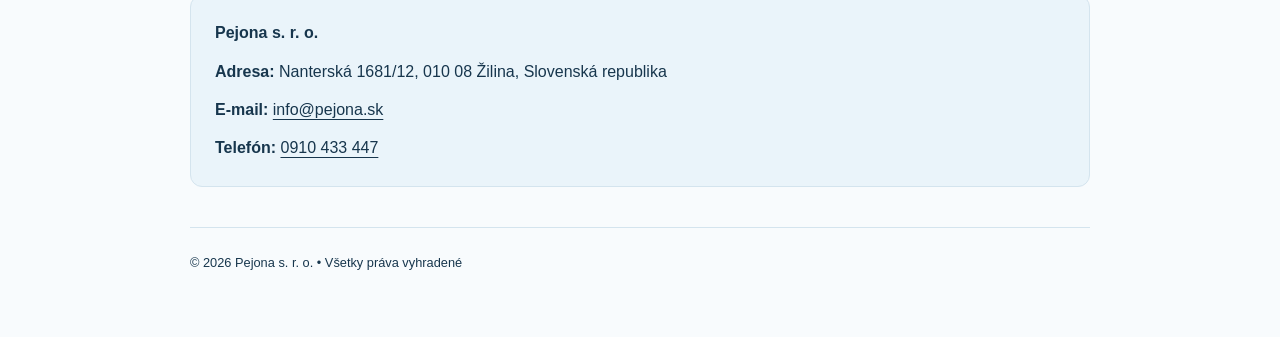
==== commit 90314197: "fix: improve local SEO and disclose FormSubmit processing" ====
--- a/gdpr.html
+++ b/gdpr.html
@@ -5,6 +5,16 @@
   <meta name="viewport" content="width=device-width, initial-scale=1.0" />
   <meta name="robots" content="index,follow" />
   <title>Ochrana osobných údajov | Pejona s. r. o.</title>
+  <link rel="canonical" href="https://www.pejona.sk/gdpr.html">
+  <meta property="og:type" content="website">
+  <meta property="og:locale" content="sk_SK">
+  <meta property="og:site_name" content="Pejona">
+  <meta property="og:title" content="Ochrana osobných údajov | Pejona s. r. o.">
+  <meta property="og:description" content="Zásady ochrany osobných údajov spoločnosti Pejona s. r. o. podľa GDPR.">
+  <meta property="og:url" content="https://www.pejona.sk/gdpr.html">
+  <meta property="og:image" content="https://www.pejona.sk/assets/hero-team-office.webp">
+  <meta property="og:image:alt" content="Pejona – upratovacie služby v Žiline">
+  <meta name="twitter:card" content="summary_large_image">
   <meta name="description" content="Zásady ochrany osobných údajov spoločnosti Pejona s. r. o. podľa GDPR." />
   <link rel="icon" type="image/png" href="assets/logos/pejona.png">
   <link rel="stylesheet" href="styles.css">
@@ -16,7 +26,7 @@
     <header class="top">
       <h1>Zásady ochrany osobných údajov</h1>
       <p class="muted">Informácie o spracúvaní osobných údajov podľa Nariadenia Európskeho parlamentu a Rady (EÚ) 2016/679 (GDPR) a príslušných právnych predpisov Slovenskej republiky.</p>
-      <p><strong>Posledná aktualizácia:</strong> 23. 9. 2026</p>
+      <p><strong>Posledná aktualizácia:</strong> 29. 10. 2026</p>
     </header>
 
     <section>
@@ -45,7 +55,7 @@
         <li>meno a priezvisko,</li>
         <li>e-mailová adresa,</li>
         <li>telefónne číslo,</li>
-        <li>obsah e-mailovej správy alebo požiadavky oznámenej telefonicky,</li>
+        <li>obsah správy z kontaktného formulára, e-mailovej správy alebo požiadavky oznámenej telefonicky,</li>
         <li>adresa miesta poskytnutia služby, ak je potrebná na vypracovanie ponuky alebo realizáciu služby,</li>
         <li>fakturačné a zmluvné údaje, ak dôjde k objednávke služby,</li>
         <li>údaje potrebné na splnenie účtovných, daňových a iných zákonných povinností,</li>
@@ -55,7 +65,7 @@
 
     <section>
       <h2>3. Kontakt a dopyty</h2>
-      <p>Kontaktovať nás môžete e-mailom alebo telefonicky. Web neobsahuje formulár na odosielanie osobných údajov. Odkaz na e-mail otvorí vašu e-mailovú aplikáciu; správu odošlete až v nej. Údaje, ktoré nám poskytnete, používame na vybavenie požiadavky a prípravu ponuky.</p>
+      <p>Kontaktovať nás môžete cez kontaktný formulár, e-mailom alebo telefonicky. Údaje, ktoré nám poskytnete, používame na vybavenie požiadavky a prípravu ponuky. Formulár doručuje správy prostredníctvom služby FormSubmit; podrobnosti nájdete nižšie.</p>
 
       <div class="table-scroll" role="region" aria-label="Účely spracúvania údajov" tabindex="0"><table>
         <thead>
@@ -116,10 +126,16 @@
     </section>
 
     <section>
-      <h2>7. Príjemcovia osobných údajov</h2>
+      <h2 id="formsubmit">7. Príjemcovia osobných údajov a FormSubmit</h2>
+      <h3>Kontaktný formulár – služba FormSubmit</h3>
+      <p>Na doručenie správy z kontaktného formulára na adresu info@pejona.sk využívame externú službu <strong>FormSubmit</strong> (<a href="https://formsubmit.co/">formsubmit.co</a>). Po stlačení tlačidla na odoslanie sa údaje prenášajú z vášho prehliadača cez HTTPS na server služby FormSubmit, ktorá zabezpečuje ich odoslanie na náš e-mail.</p>
+      <p>Odosielajú sa meno a e-mail (povinné polia), telefón a obsah správy, ak ich vyplníte. Súčasťou spojenia sú aj technické údaje, napríklad IP adresa; podľa nastavení prehliadača môžu byť prenesené údaje o prehliadači a odkazujúcej stránke. Pri bežnom načítaní našej stránky kód formulára neodosiela tieto polia službe FormSubmit.</p>
+      <p>Účelom je doručenie a vybavenie vášho dopytu. Právny základ závisí od obsahu komunikácie a je uvedený v časti 3; odoslanie formulára nepovažujeme za súhlas s marketingom. Do správy neuvádzajte zdravotné údaje ani iné citlivé informácie, ktoré na vybavenie dopytu nepotrebujeme. Ak nechcete využiť FormSubmit, môžete nám napísať priamo e-mailom alebo zavolať.</p>
+      <p>Podmienky služby sú dostupné v dokumente <a href="https://formsubmit.co/privacy.pdf" target="_blank" rel="noopener noreferrer">FormSubmit – Privacy Policies / Terms of services</a>; kontakt poskytovateľa je <a href="mailto:support@formsubmit.co">support@formsubmit.co</a>. Podľa <a href="https://formsubmit.co/documentation" target="_blank" rel="noopener noreferrer">dokumentácie FormSubmit</a> služba uchováva odoslané formuláre v archíve 30 dní. Ide o údaj deklarovaný poskytovateľom; nepotvrdzuje lehoty pre všetky technické záznamy a zálohy. Verejné zásady neuvádzajú krajiny spracúvania. Lehoty uvedené v týchto zásadách pre našu komunikáciu sú samostatné a nevzťahujú sa na archív služby FormSubmit. Informácie o možných prenosoch sú v časti 10.</p>
       <p>Osobné údaje môžu byť v nevyhnutnom rozsahu sprístupnené najmä týmto kategóriám príjemcov:</p>
       <ul>
         <li>spoločnosti <strong>ProfiWeb, s.r.o.</strong> (<a href="https://profiweb.biz/">profiweb.biz</a>), ktorá zabezpečuje webhosting a e-mailové služby pre našu doménu; pri hostingu ide o technické údaje návštevníkov a pri e-maile o adresy odosielateľov a príjemcov, obsah správ a prílohy,</li>
+        <li>poskytovateľovi služby FormSubmit pri odoslaní kontaktného formulára, v rozsahu údajov opísanom vyššie,</li>
         <li>účtovníkovi alebo poskytovateľovi účtovných služieb,</li>
         <li>IT servisným a bezpečnostným dodávateľom,</li>
         <li>právnym, daňovým alebo iným odborným poradcom, ak je to potrebné,</li>
@@ -136,7 +152,7 @@
 
     <section>
       <h2>9. Cookies a podobné technológie</h2>
-      <p>Kód webovej stránky nepoužíva cookies, localStorage ani sessionStorage a neobsahuje analytické alebo marketingové sledovanie. Obrázky, štýly a skripty sa načítavajú z nášho webu. E-mailový odkaz neodosiela správu automaticky.</p>
+      <p>Vlastný kód stránky nenastavuje cookies ani nepoužíva localStorage či sessionStorage a neobsahuje analytické ani marketingové sledovanie. Obrázky, štýly a skripty sa načítavajú z nášho webu. Pri odoslaní formulára sa však prehliadač spojí s externou službou FormSubmit. Jej zásady uvádzajú možné používanie cookies; nejde o naše analytické cookies. Skutočné správanie môže závisieť od spôsobu odoslania a nastavení prehliadača. V aktuálnom formulári je nastavené vypnutie reCAPTCHA; na stránke nevkladáme jej skript.</p>
       <p>Spracúvanie IP adresy pri doručovaní stránky je odlišné od ukladania informácií do vášho zariadenia. Technické údaje opisuje časť 8.</p>
     </section>
 
@@ -146,6 +162,7 @@
       <p>Niektorí externí technologickí poskytovatelia môžu spracúvať údaje mimo Európskeho hospodárskeho priestoru. Ak k takému prenosu dochádza, musí byť zabezpečený spôsobom dovoleným GDPR, napríklad na základe rozhodnutia Európskej komisie o primeranosti alebo vhodných záruk, ako sú štandardné zmluvné doložky.</p>
 
       <p>Pre hosting a e-mail využívame ProfiWeb, s.r.o. Posúdenie prípadných prenosov zahŕňa aj jeho subdodávateľov, zálohy a vzdialený prístup k údajom.</p>
+      <p>Pri odoslaní formulára využívame aj FormSubmit. Z verejne dostupných zásad tejto služby nevieme potvrdiť krajiny uloženia a spracúvania údajov ani konkrétny mechanizmus prípadného prenosu mimo EHP. Nemôžeme preto zaručiť, že údaje zostávajú výlučne v EHP. Zmluvné podmienky spracúvania a prípadné prenosové záruky si vyžadujú overenie u poskytovateľa; samotný odkaz na jeho zásady ich nenahrádza.</p>
     </section>
 
     <section>
--- a/styles.css
+++ b/styles.css
@@ -22,7 +22,7 @@
 button, a, input, textarea, summary { -webkit-tap-highlight-color: transparent; }
 button, summary { cursor: pointer; }
 img { display: block; max-width: 100%; }
-[hidden], .honeypot { display: none !important; }
+[hidden] { display: none !important; }
 :focus-visible { outline: 3px solid #3175a4; outline-offset: 5px; }
 ::selection { background: var(--accent); color: var(--blue); }
 .container { width: min(calc(100% - 80px), var(--container)); margin-inline: auto; }
@@ -62,13 +62,6 @@
 .hero-slides { position: relative; background: var(--surface); }
 .hero-slide { position: absolute; inset: 0; width: 100%; height: 100%; object-fit: cover; opacity: 0; transition: opacity .7s ease; }
 .hero-slide.is-active { opacity: 1; }
-.hero-slide-controls { position: absolute; top: 18px; right: 16px; display: flex; align-items: center; padding: 2px 5px; border-radius: 30px; background: rgba(248,251,253,.95); box-shadow: 0 2px 12px #17364d14; }
-.hero-slide-controls button { display: grid; place-items: center; border: 0; background: transparent; color: var(--ink); width: 36px; height: 40px; padding: 0; border-radius: 50%; }
-.hero-slide-controls button:hover { background: var(--accent); }
-.slide-dots { display: flex; }
-.hero-slide-controls .slide-dot { width: 26px; }
-.slide-dot span { width: 6px; height: 6px; border-radius: 50%; background: #8296a4; }
-.slide-dot[aria-pressed="true"] span { background: var(--blue); width: 16px; border-radius: 4px; }
 .photo-caption { position: absolute; bottom: 0; left: 24px; right: 24px; display: flex; align-items: center; gap: 15px; padding: 20px 24px; background: var(--accent); border-radius: 12px; }
 .caption-symbol { font-size: 2.5rem; line-height: 1; }
 .photo-caption strong { display: block; font-size: .95rem; }
@@ -210,5 +203,17 @@
 .icon-expand { transition: transform .2s ease; }
 .hero-note .icon { width: 16px; height: 16px; }
 .caption-symbol .icon { width: 40px; height: 40px; }
-.menu-toggle .icon-close, .menu-toggle[aria-expanded="true"] .icon-menu, .slide-play .icon-play, .slide-play.is-paused .icon-pause { display: none; }
-.menu-toggle[aria-expanded="true"] .icon-close, .slide-play.is-paused .icon-play { display: inline-block; }
+.menu-toggle .icon-close, .menu-toggle[aria-expanded="true"] .icon-menu { display: none; }
+.menu-toggle[aria-expanded="true"] .icon-close { display: inline-block; }
+
+/* Contact submission feedback */
+.contact-form .btn:disabled { cursor: wait; opacity: .65; transform: none; }
+.contact-dialog { width: min(480px, calc(100% - 36px)); max-height: calc(100dvh - 40px); overflow-y: auto; padding: 32px; border: 1px solid var(--line); border-radius: var(--radius); background: var(--paper); color: var(--ink); box-shadow: 0 24px 80px #17364d33; }
+.contact-dialog::backdrop { background: rgba(15, 35, 50, .55); }
+.contact-dialog h2 { font-size: 1.8rem; margin-bottom: 16px; }
+.contact-dialog p { color: var(--muted); font-size: .95rem; }
+.contact-dialog-help { margin-top: 16px; }
+.contact-dialog form { margin-top: 24px; }
+.contact-dialog .btn { width: 100%; }
+.contact-dialog[data-state="error"] { border-top: 4px solid #ac5933; }
+.contact-dialog[data-state="success"] { border-top: 4px solid var(--blue); }
